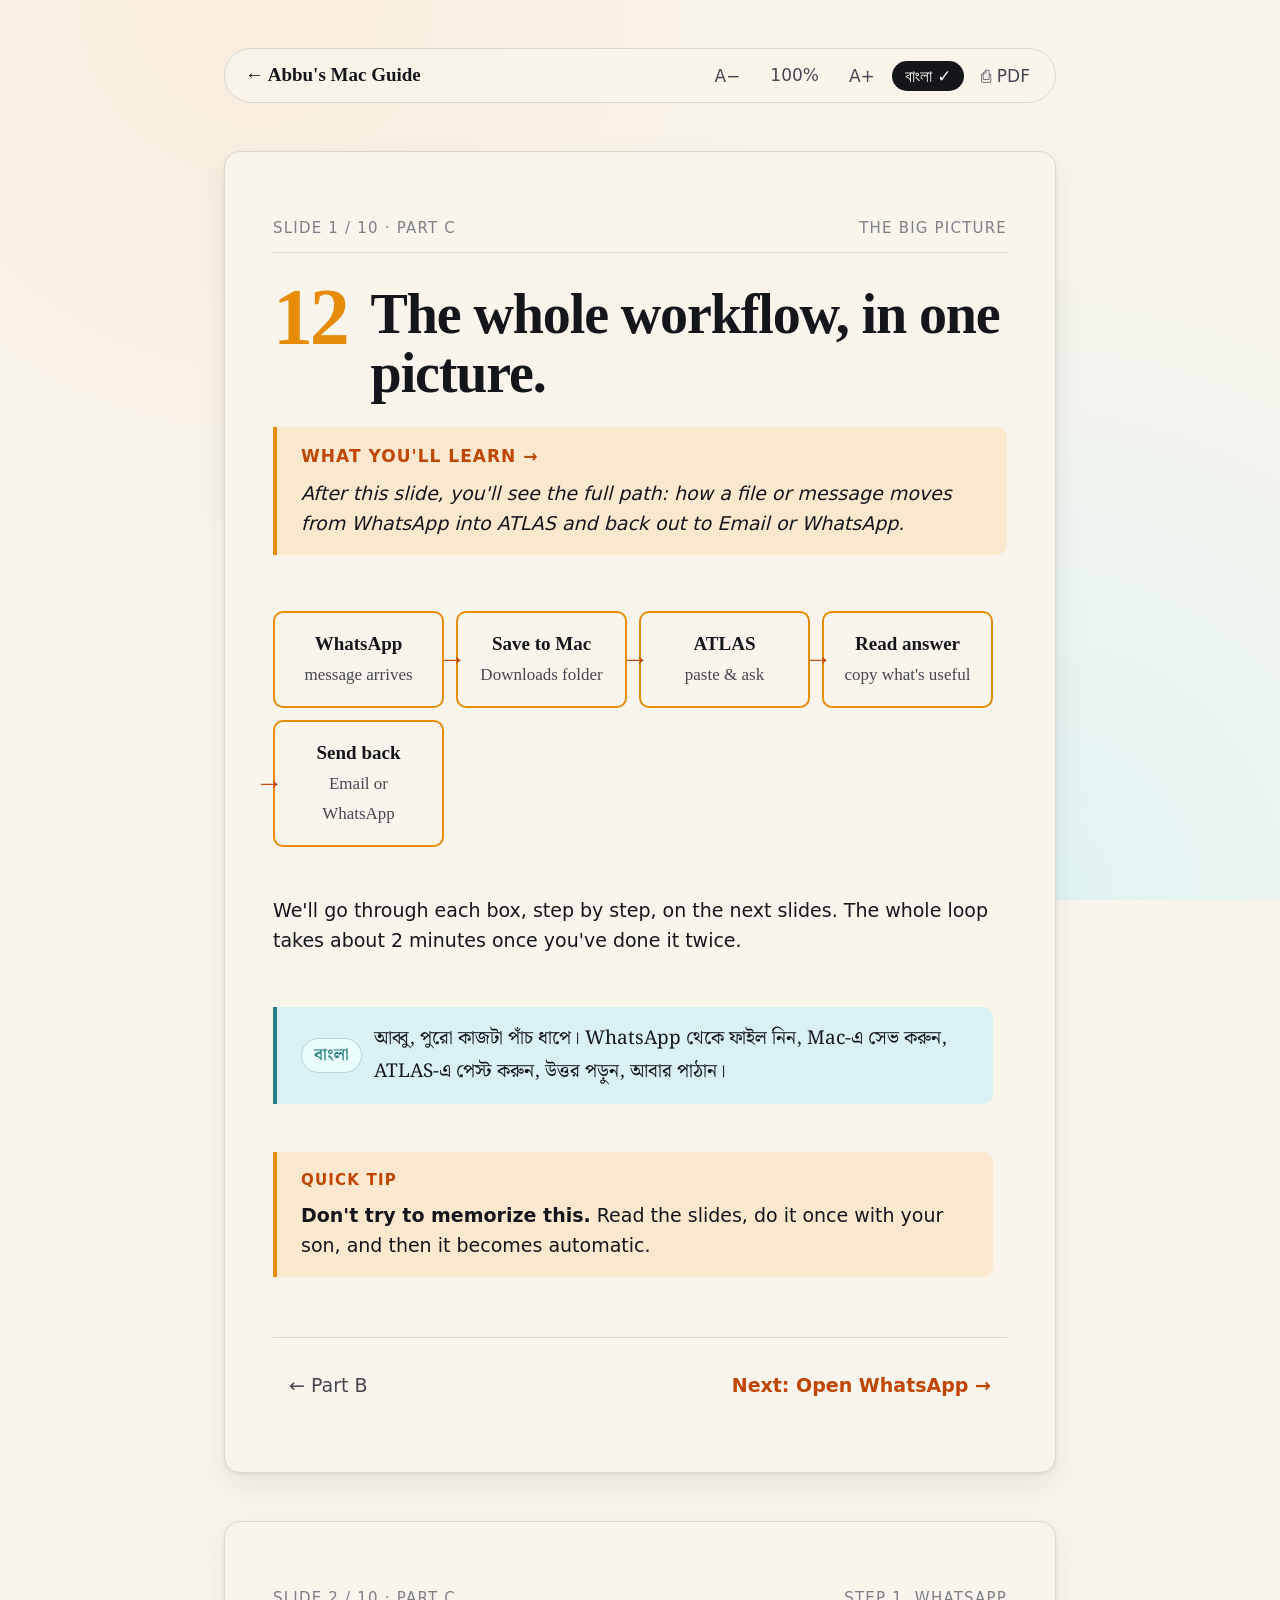
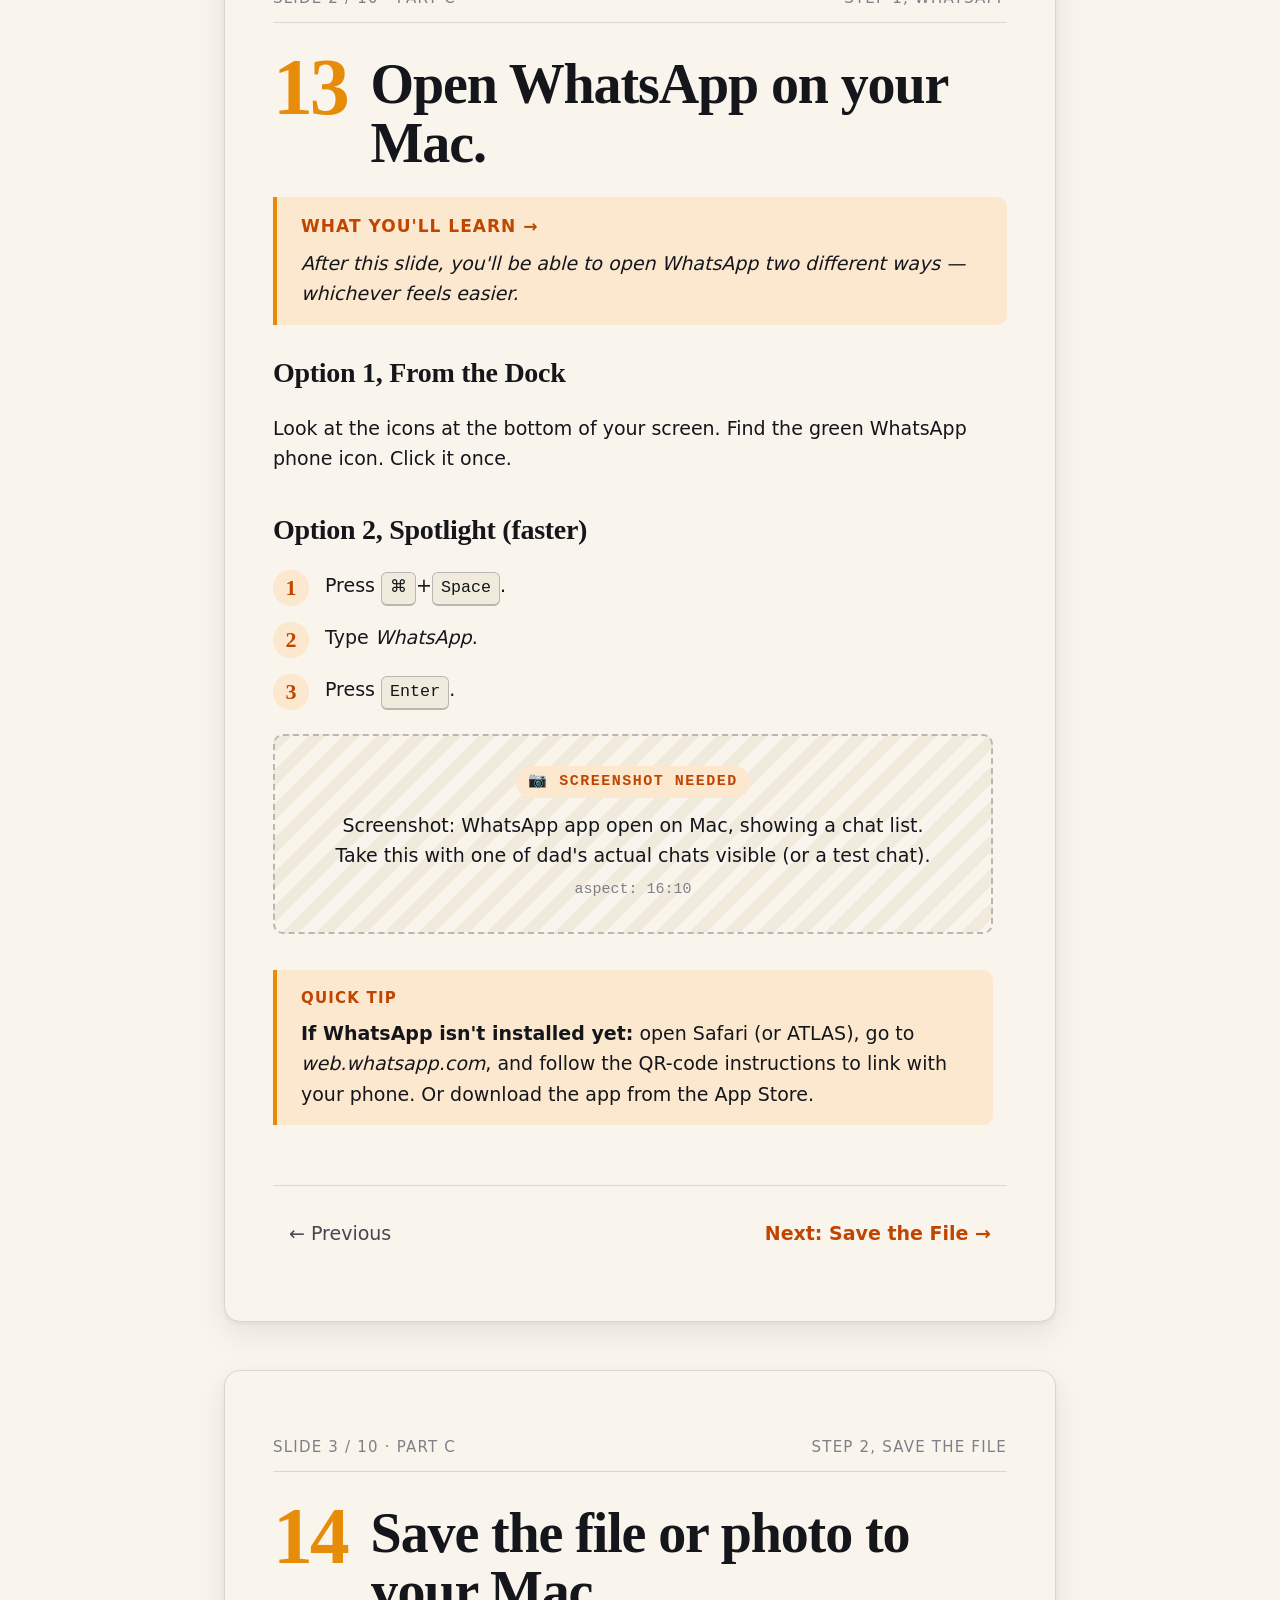
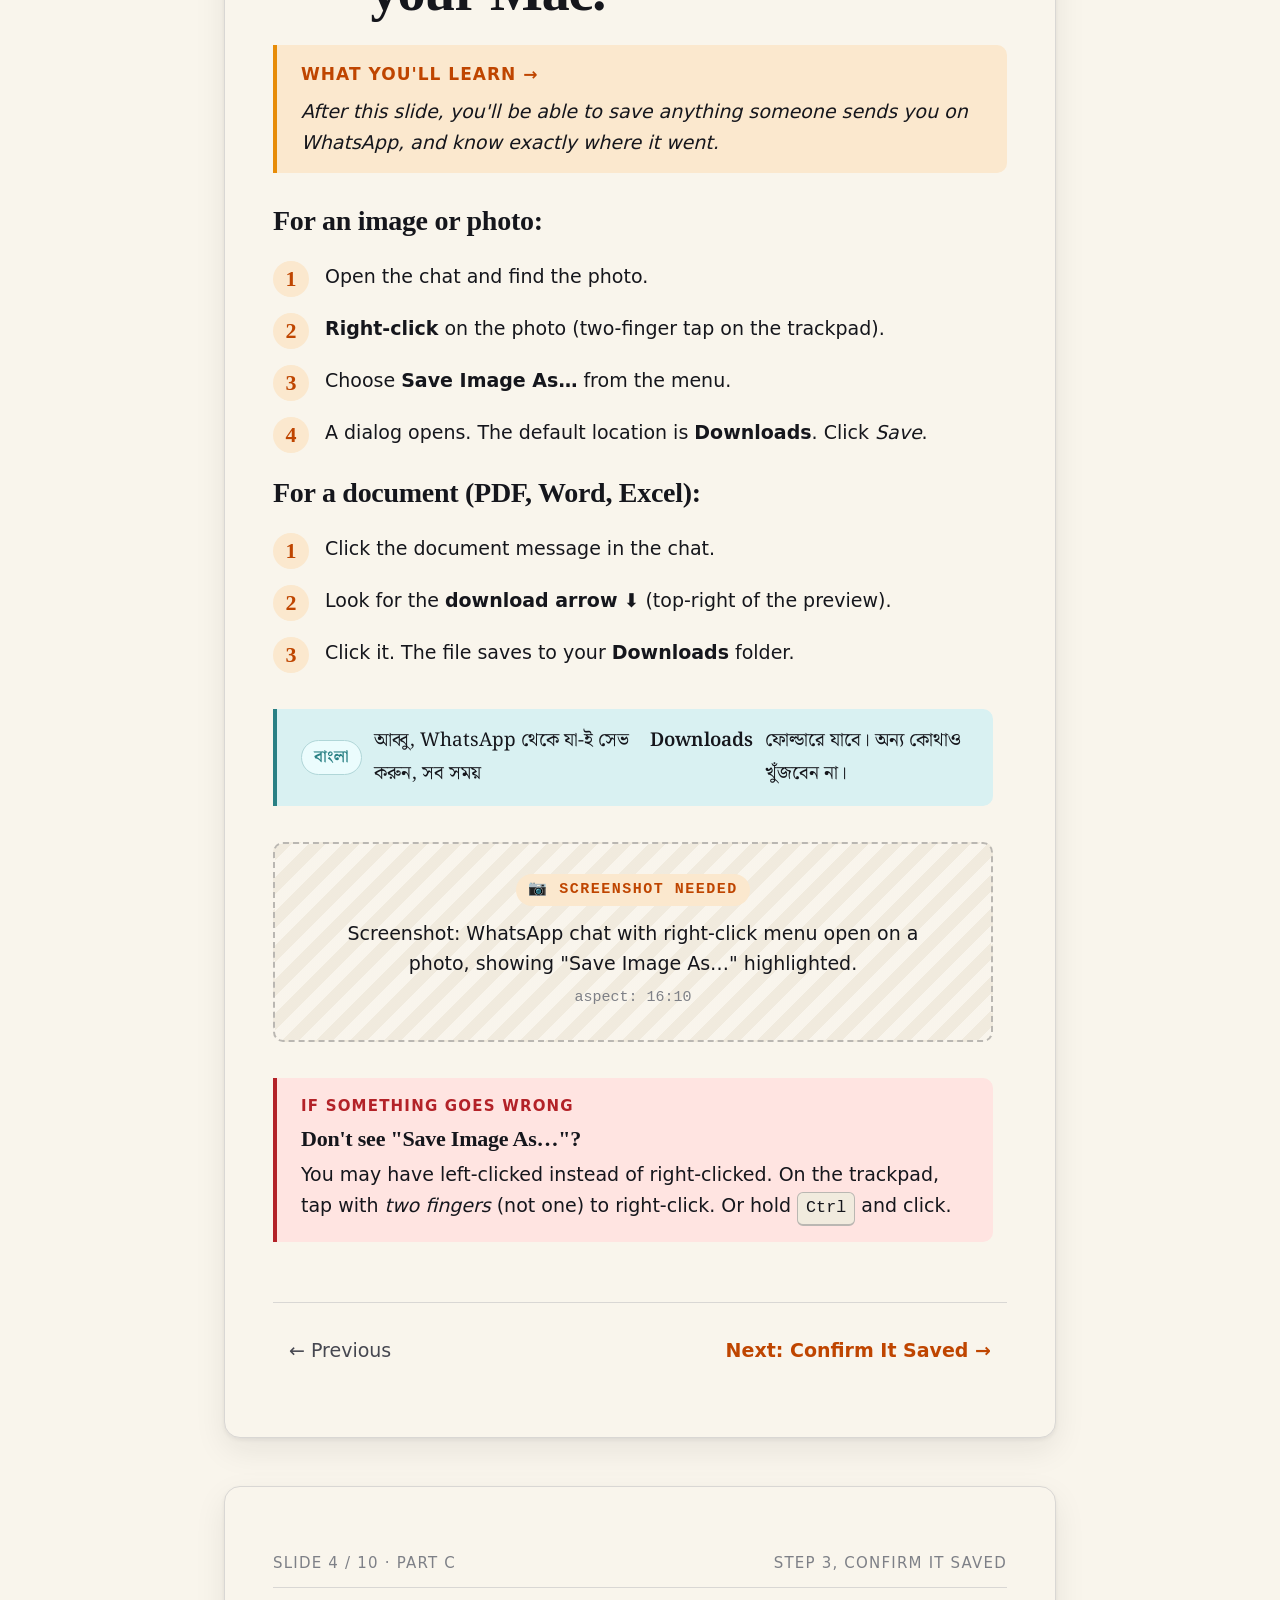
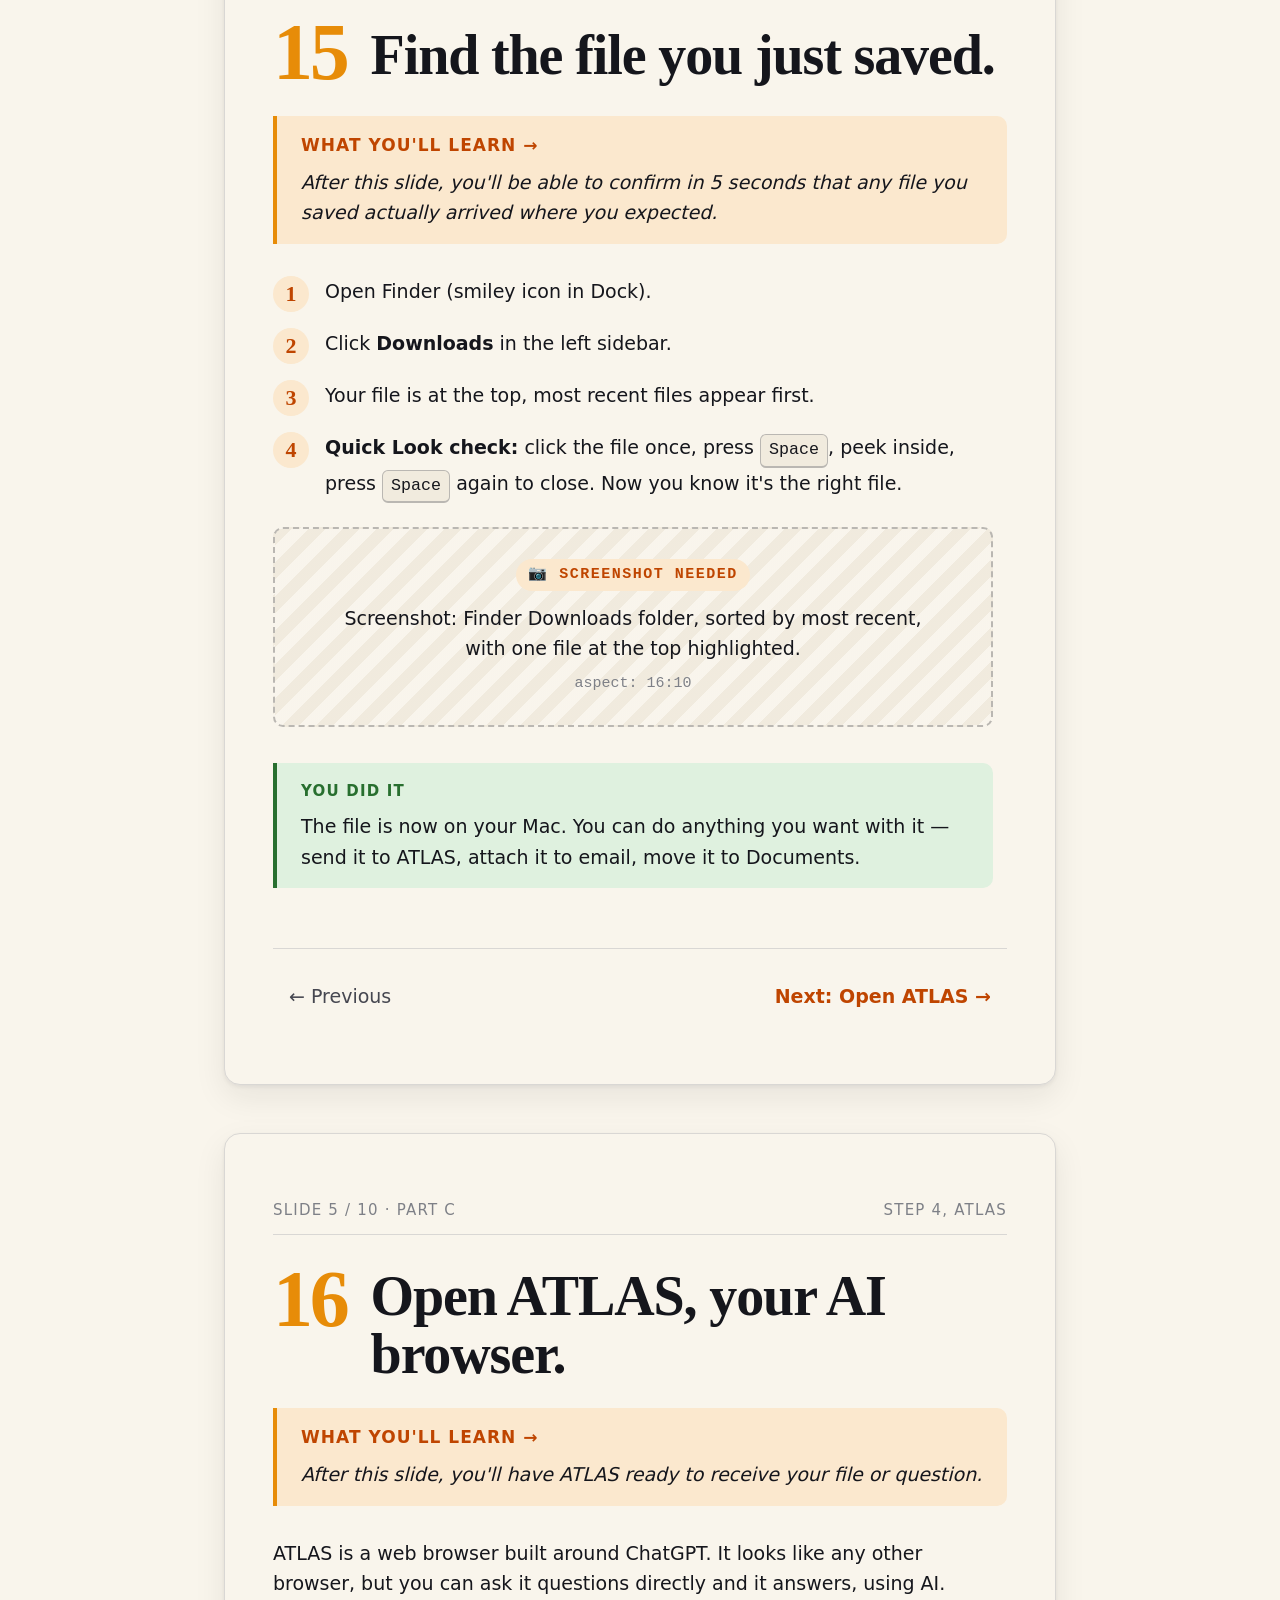
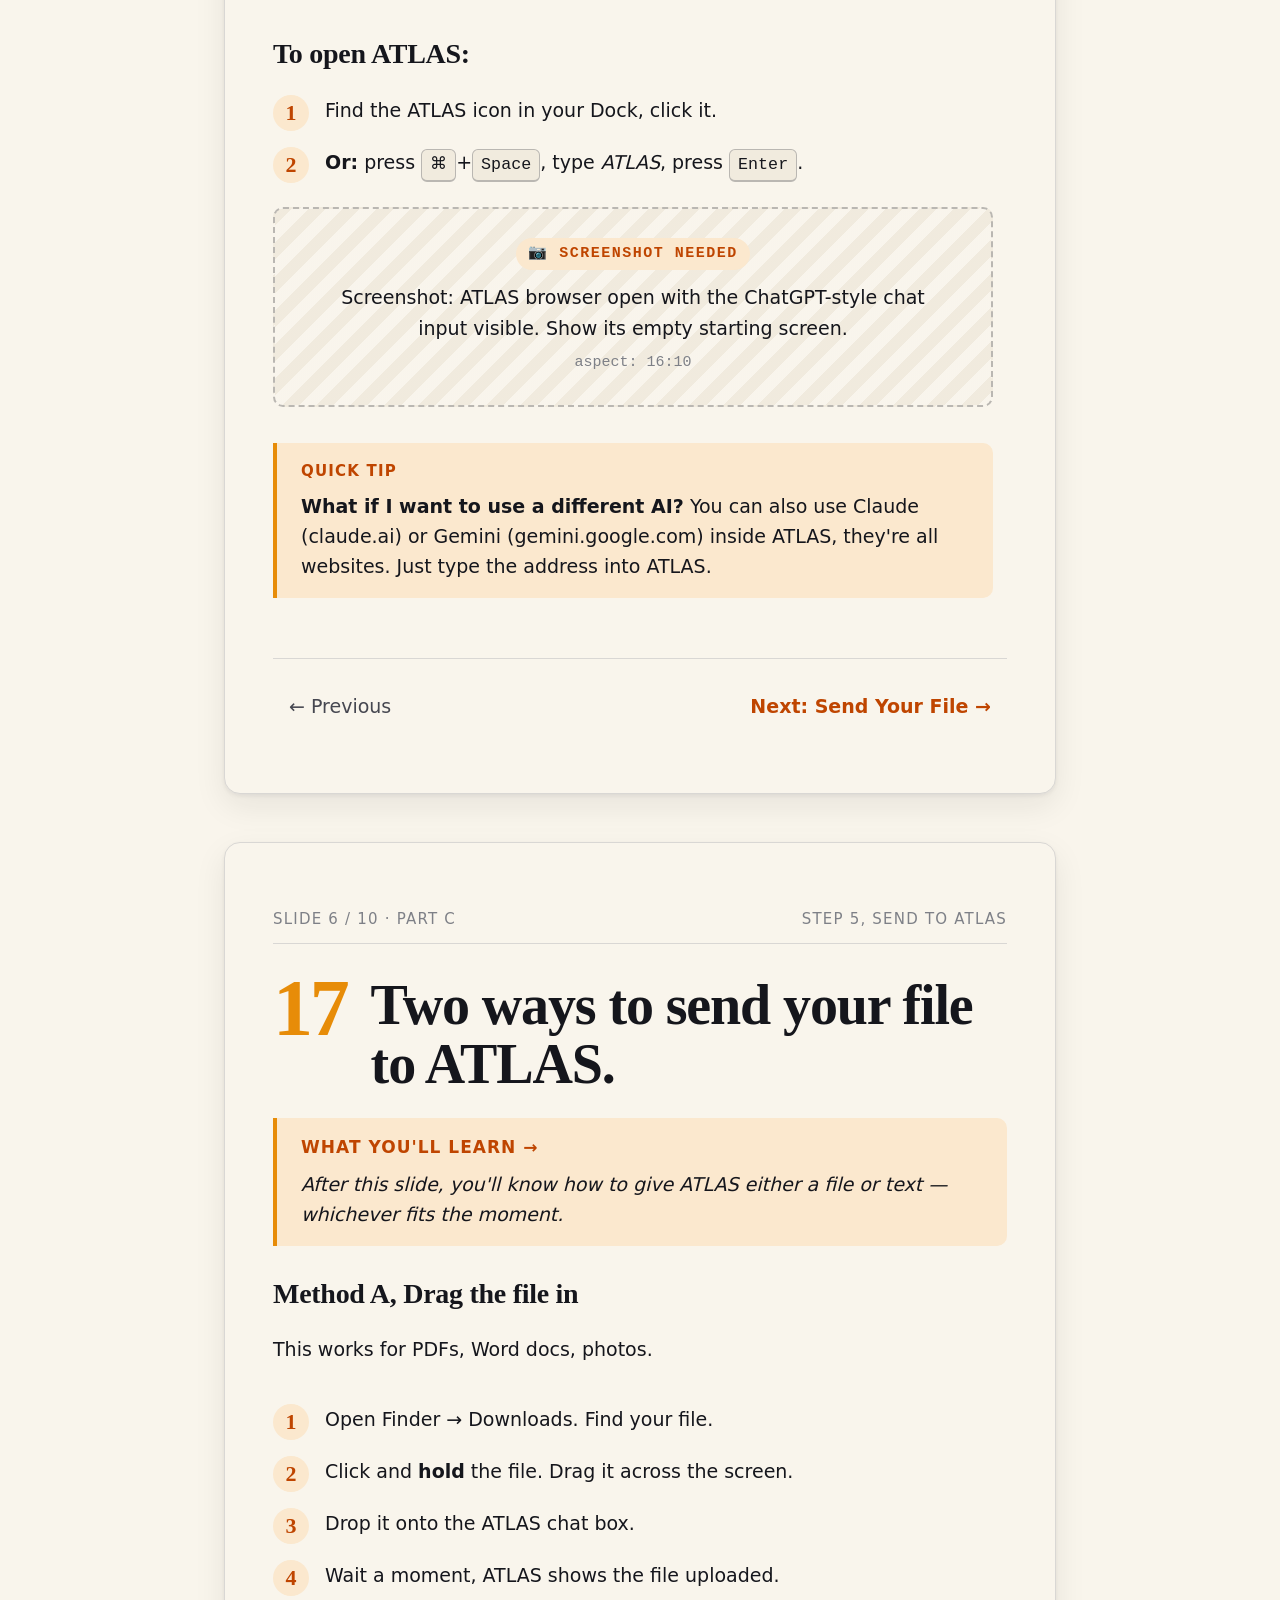
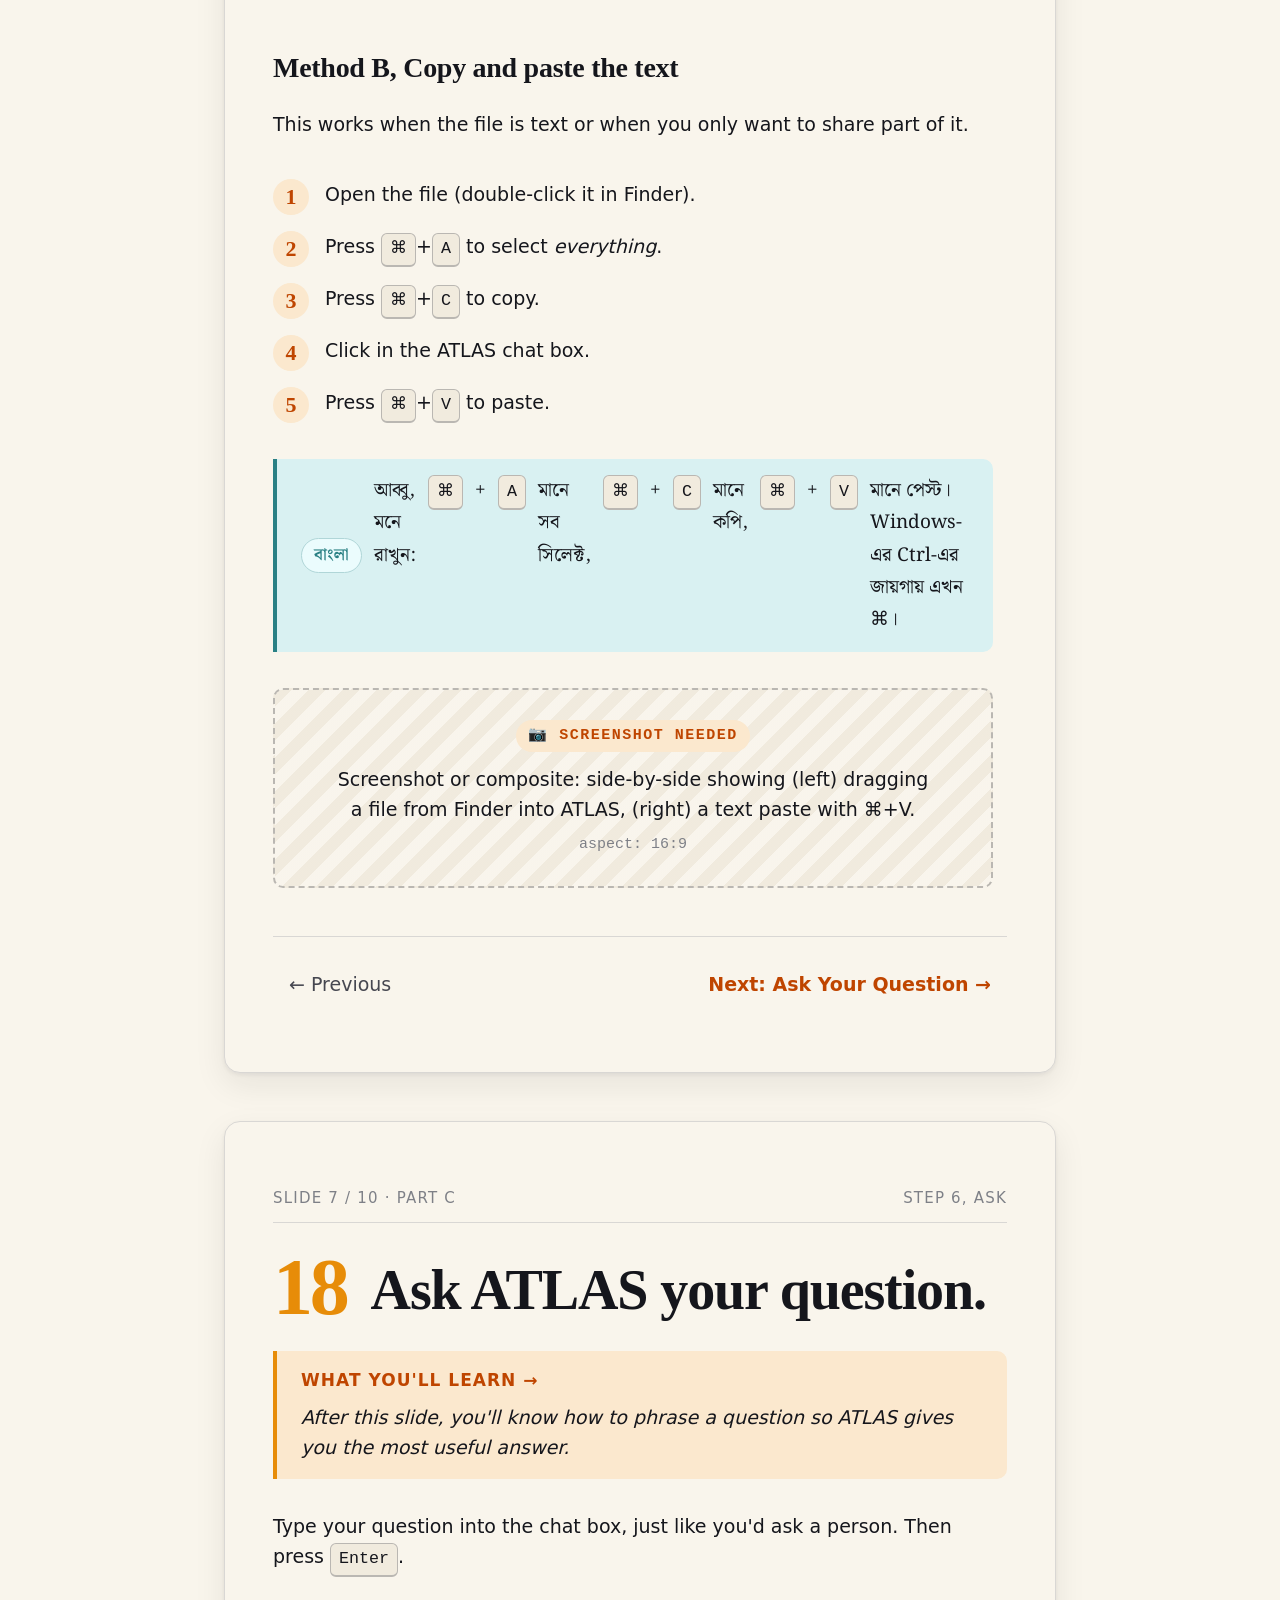
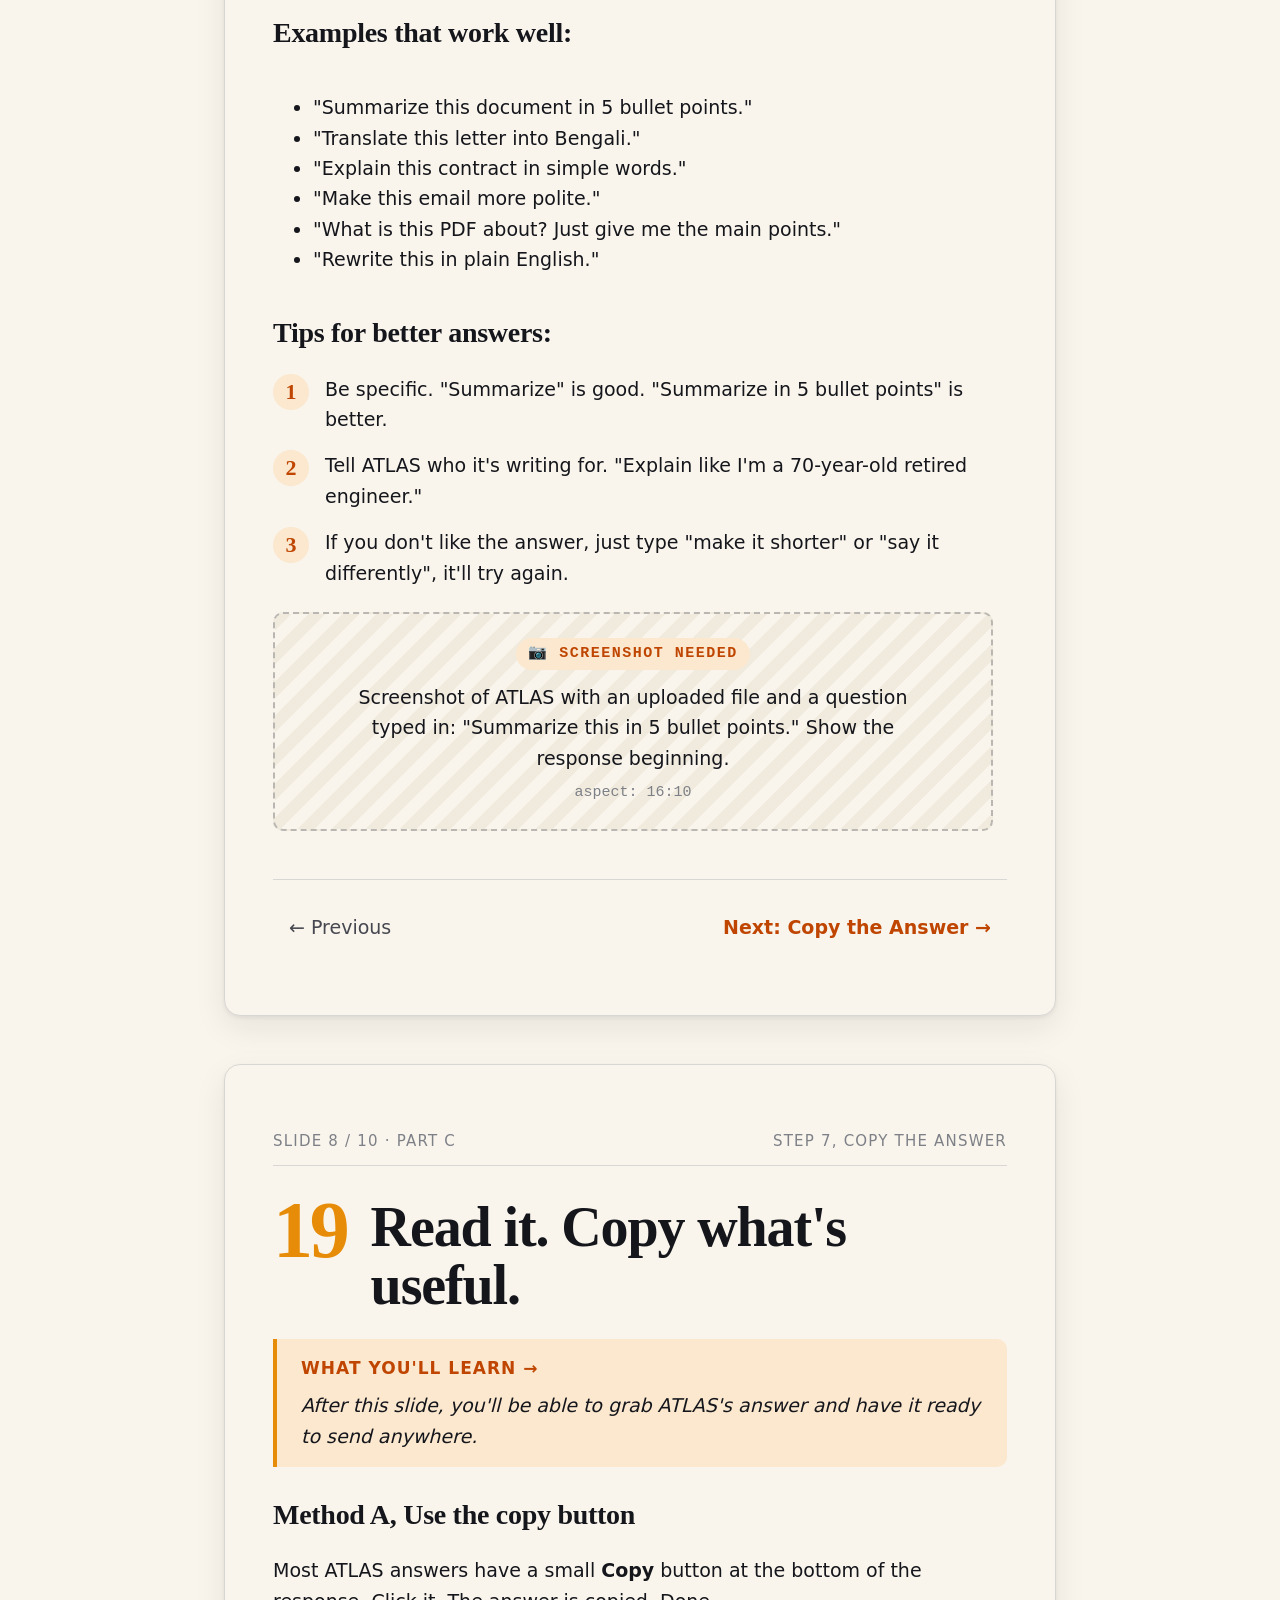
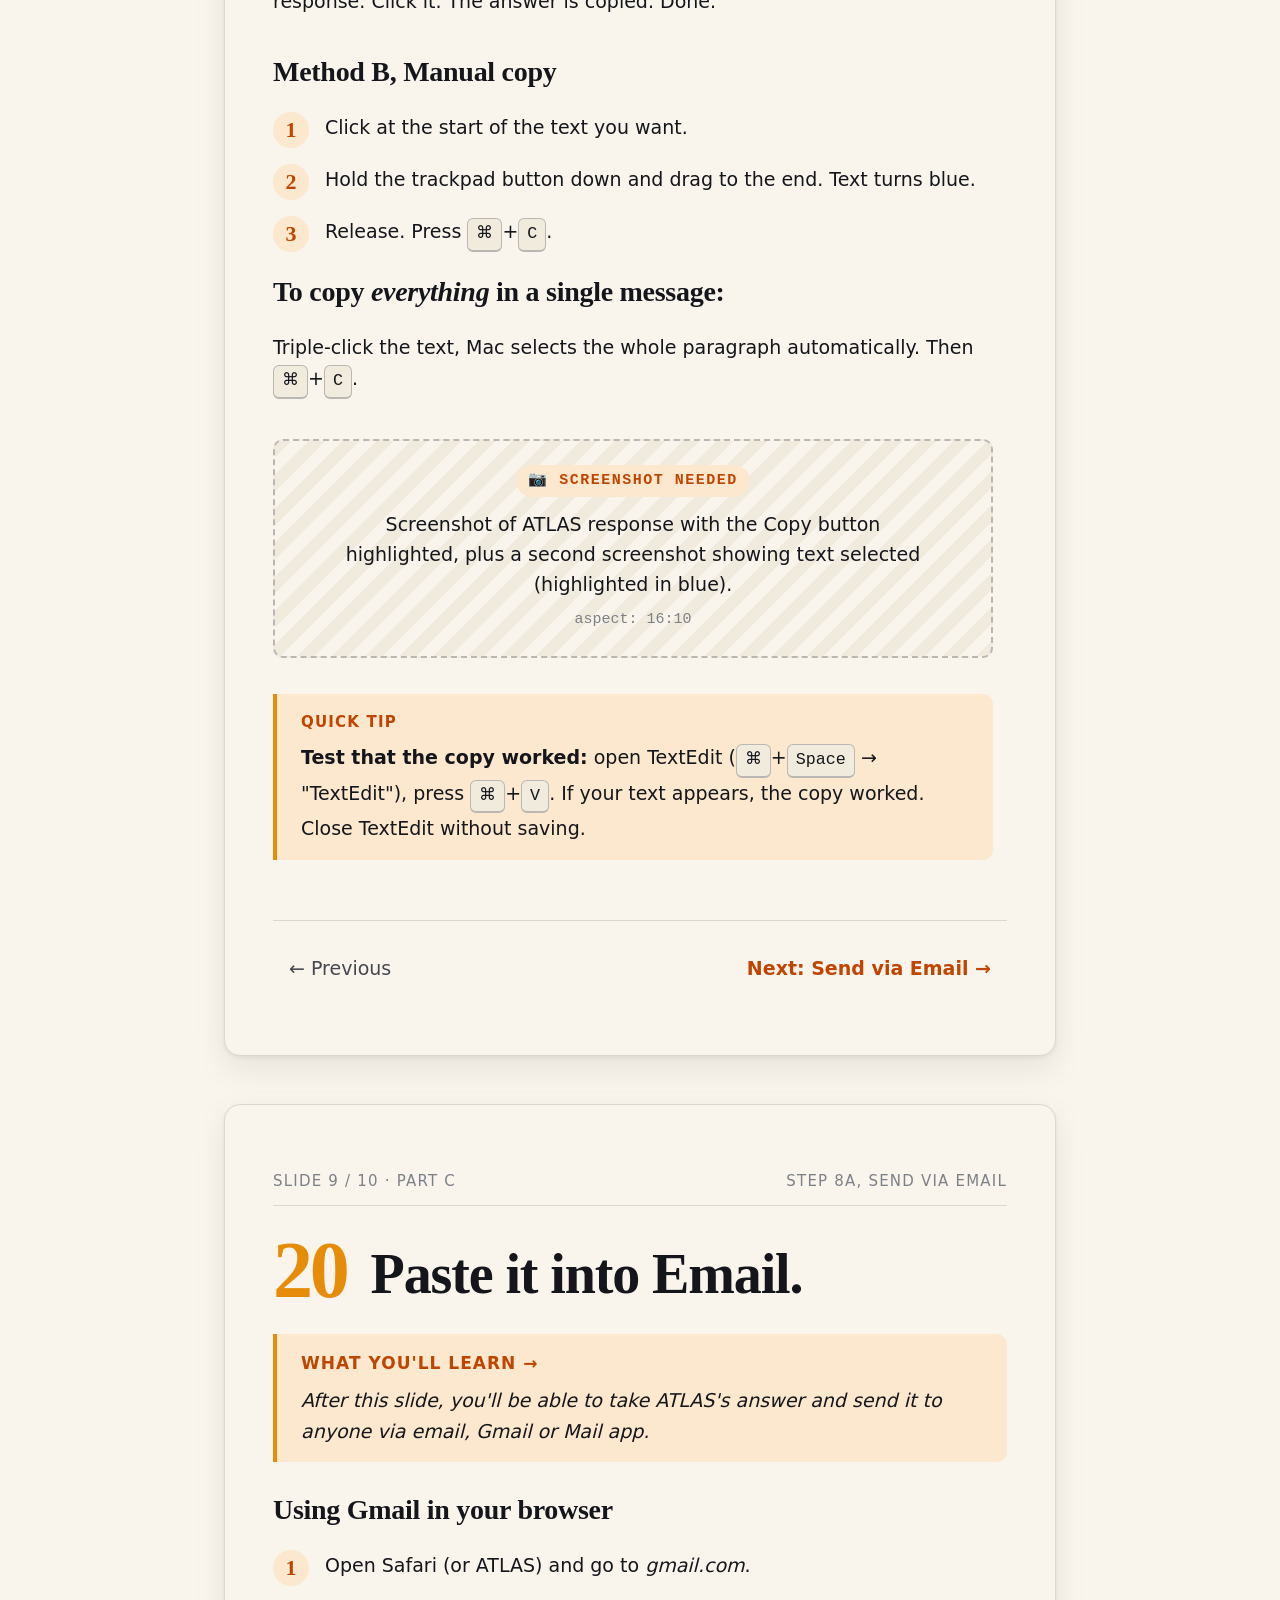
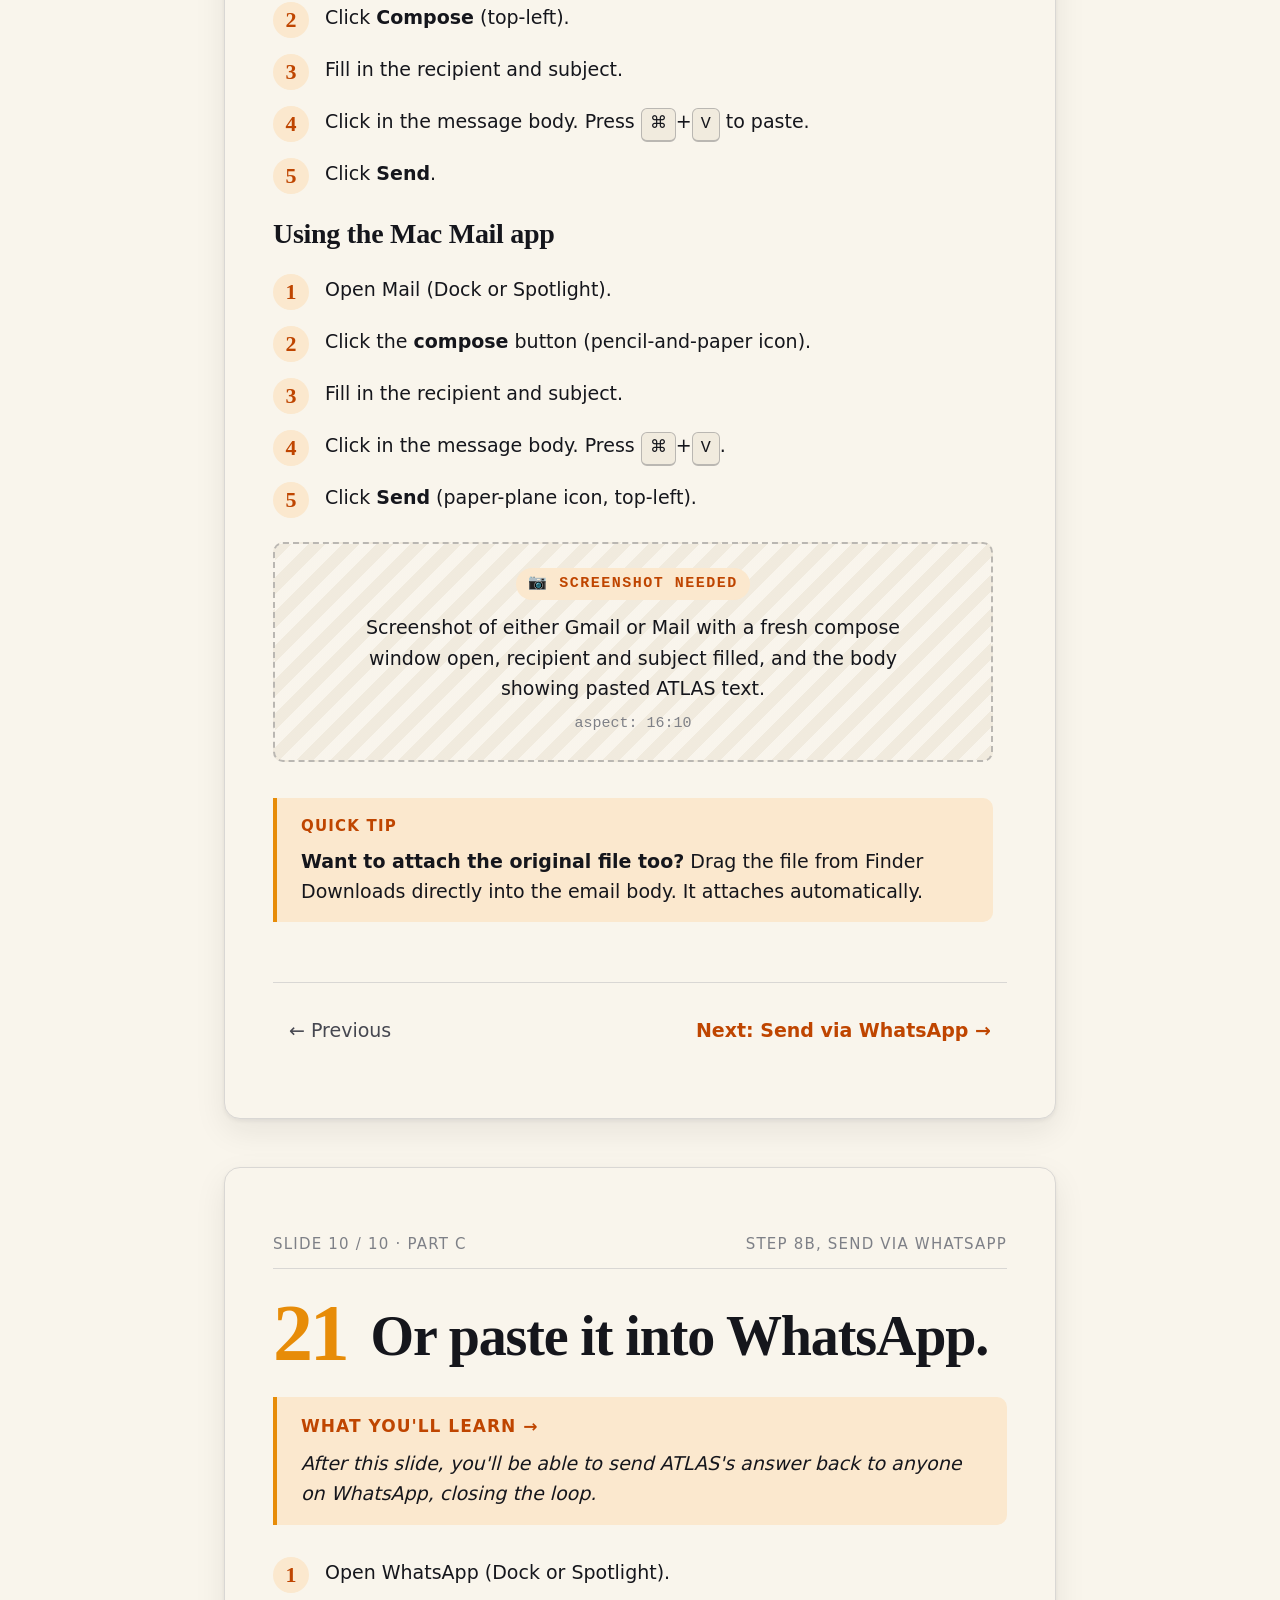
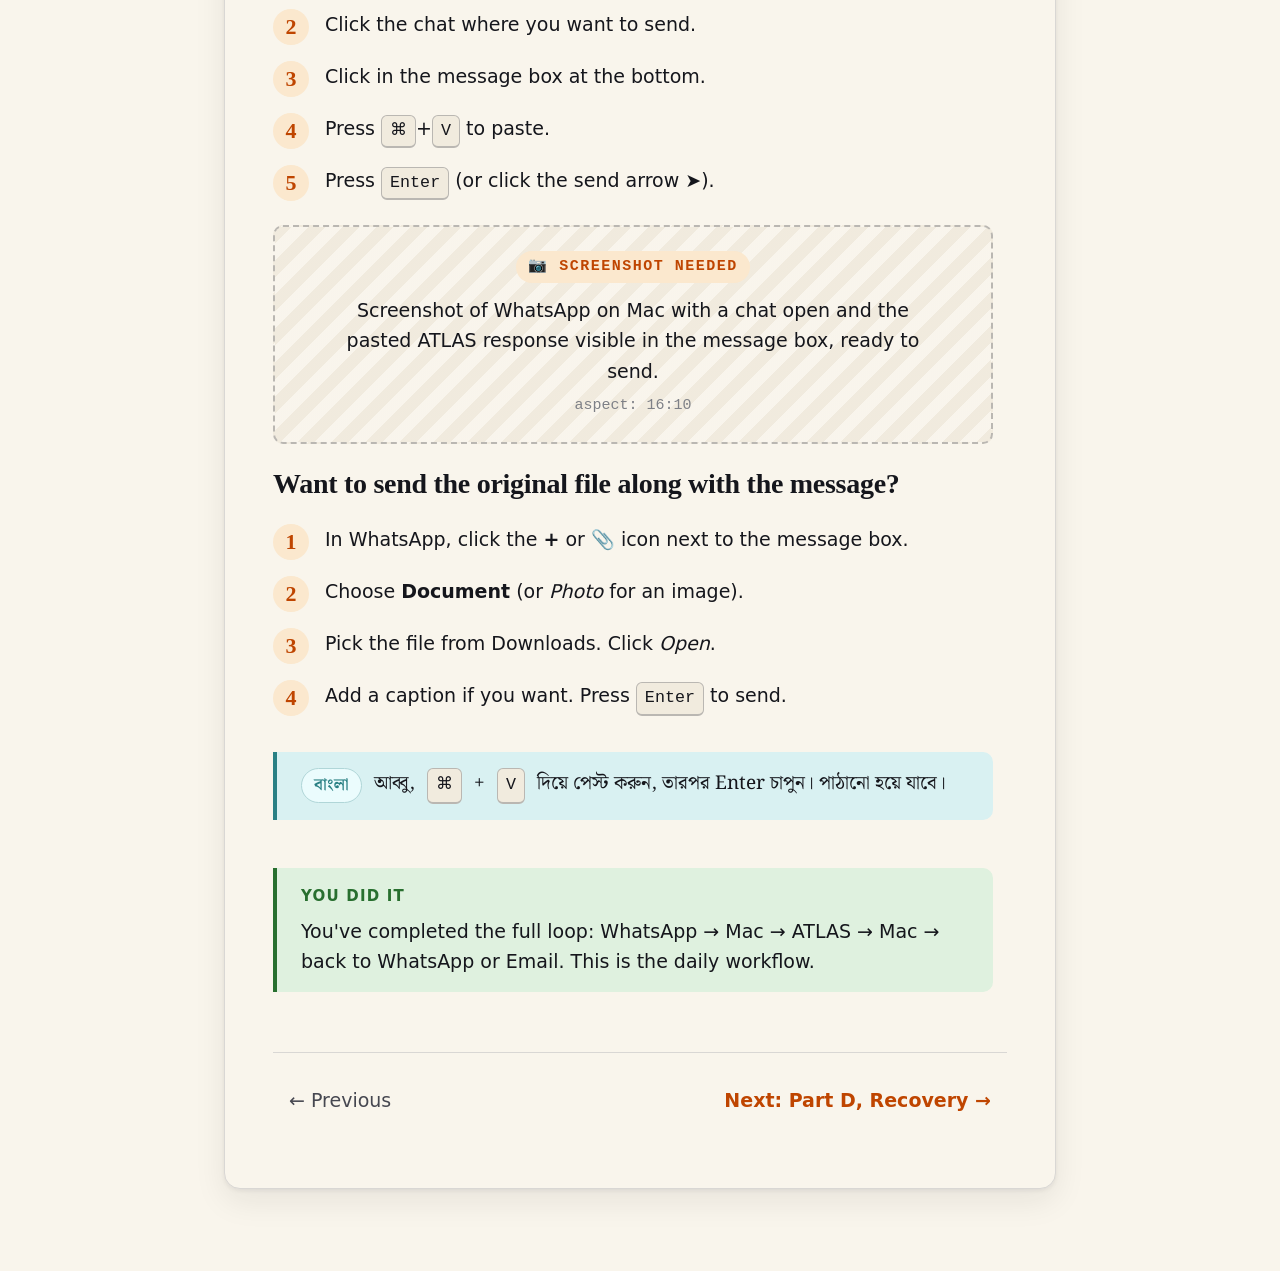
==== module-1/03-workflow.html @ 8e069838 "Farhanfeat(init): launch Abbu's Mac Guide v1 Zero-dependency HTML instruction manual for Windows-to-" ====
<!doctype html>
<html lang="en">
<head>
  <meta charset="utf-8">
  <meta name="viewport" content="width=device-width, initial-scale=1">
  <title>Module 1 · Part C, The Workflow: WhatsApp ↔ ATLAS ↔ Email</title>
  <link rel="stylesheet" href="../styles/tokens.css">
  <link rel="stylesheet" href="../styles/typography.css">
  <link rel="stylesheet" href="../styles/slides.css">
  <link rel="stylesheet" href="../styles/components.css">
  <link rel="stylesheet" href="../styles/print.css" media="print">
</head>
<body>
  <main class="page">
    <header class="toolbar">
      <a class="toolbar-brand" href="../index.html" data-role="home">← Abbu's Mac Guide</a>
      <div class="toolbar-controls">
        <button class="tool-btn" data-action="font-down">A−</button>
        <span class="tool-btn" data-role="font-label">100%</span>
        <button class="tool-btn" data-action="font-up">A+</button>
        <button class="tool-btn" data-action="toggle-bn" aria-pressed="true">বাংলা</button>
        <button class="tool-btn" data-action="print">⎙ PDF</button>
      </div>
    </header>

    <!-- Slide 1, The whole workflow, big picture -->
    <section class="slide">
      <div class="slide-header">
        <span class="slide-counter">1 / 10 · Part C</span>
        <span>The Big Picture</span>
      </div>

      <div class="slide-step">
        <span class="step-number">12</span>
        <h1 class="slide-title">The whole workflow, in one picture.</h1>
      </div>

      <p class="slide-outcome">
        After this slide, you'll see the full path: how a file or message moves
        from WhatsApp into ATLAS and back out to Email or WhatsApp.
      </p>

      <div class="slide-body">

        <div class="flow">
          <div class="flow-step">WhatsApp<br><span style="font-size: var(--text-sm); color: var(--ink-soft); font-weight: 400;">message arrives</span></div>
          <div class="flow-step">Save to Mac<br><span style="font-size: var(--text-sm); color: var(--ink-soft); font-weight: 400;">Downloads folder</span></div>
          <div class="flow-step">ATLAS<br><span style="font-size: var(--text-sm); color: var(--ink-soft); font-weight: 400;">paste &amp; ask</span></div>
          <div class="flow-step">Read answer<br><span style="font-size: var(--text-sm); color: var(--ink-soft); font-weight: 400;">copy what's useful</span></div>
          <div class="flow-step">Send back<br><span style="font-size: var(--text-sm); color: var(--ink-soft); font-weight: 400;">Email or WhatsApp</span></div>
        </div>

        <p>
          We'll go through each box, step by step, on the next slides.
          The whole loop takes about 2 minutes once you've done it twice.
        </p>

        <aside class="bn-pill" lang="bn">
          আব্বু, পুরো কাজটা পাঁচ ধাপে। WhatsApp থেকে ফাইল নিন, Mac-এ সেভ করুন, ATLAS-এ পেস্ট করুন, উত্তর পড়ুন, আবার পাঠান।
        </aside>

        <div class="tip">
          <strong>Don't try to memorize this.</strong> Read the slides, do it once
          with your son, and then it becomes automatic.
        </div>
      </div>

      <nav class="slide-nav">
        <a href="02-filesystem.html" rel="prev">← Part B</a>
        <a href="#slide-2" rel="next">Next: Open WhatsApp →</a>
      </nav>
    </section>

    <!-- Slide 2, Open WhatsApp -->
    <section class="slide" id="slide-2">
      <div class="slide-header">
        <span class="slide-counter">2 / 10 · Part C</span>
        <span>Step 1, WhatsApp</span>
      </div>

      <div class="slide-step">
        <span class="step-number">13</span>
        <h1 class="slide-title">Open WhatsApp on your Mac.</h1>
      </div>

      <p class="slide-outcome">
        After this slide, you'll be able to open WhatsApp two different ways —
        whichever feels easier.
      </p>

      <div class="slide-body">

        <h3>Option 1, From the Dock</h3>
        <p>
          Look at the icons at the bottom of your screen. Find the green WhatsApp
          phone icon. Click it once.
        </p>

        <h3>Option 2, Spotlight (faster)</h3>
        <ol class="steps">
          <li><div>Press <kbd>⌘</kbd>+<kbd>Space</kbd>.</div></li>
          <li><div>Type <em>WhatsApp</em>.</div></li>
          <li><div>Press <kbd>Enter</kbd>.</div></li>
        </ol>

        <figure class="placeholder" data-needed id="M1-S13-IMG1">
          <span class="placeholder-label">
            Screenshot: WhatsApp app open on Mac, showing a chat list. Take this with one of dad's actual chats visible (or a test chat).
          </span>
          <span class="placeholder-aspect">aspect: 16:10</span>
        </figure>

        <div class="tip">
          <strong>If WhatsApp isn't installed yet:</strong> open Safari (or ATLAS),
          go to <em>web.whatsapp.com</em>, and follow the QR-code instructions
          to link with your phone. Or download the app from the App Store.
        </div>
      </div>

      <nav class="slide-nav">
        <a href="#" rel="prev">← Previous</a>
        <a href="#slide-3" rel="next">Next: Save the File →</a>
      </nav>
    </section>

    <!-- Slide 3, Save file from WhatsApp (BENGALI critical) -->
    <section class="slide" id="slide-3">
      <div class="slide-header">
        <span class="slide-counter">3 / 10 · Part C</span>
        <span>Step 2, Save the File</span>
      </div>

      <div class="slide-step">
        <span class="step-number">14</span>
        <h1 class="slide-title">Save the file or photo to your Mac.</h1>
      </div>

      <p class="slide-outcome">
        After this slide, you'll be able to save anything someone sends you on
        WhatsApp, and know exactly where it went.
      </p>

      <div class="slide-body">

        <h3>For an image or photo:</h3>
        <ol class="steps">
          <li><div>Open the chat and find the photo.</div></li>
          <li><div><strong>Right-click</strong> on the photo (two-finger tap on the trackpad).</div></li>
          <li><div>Choose <strong>Save Image As…</strong> from the menu.</div></li>
          <li><div>A dialog opens. The default location is <strong>Downloads</strong>. Click <em>Save</em>.</div></li>
        </ol>

        <h3>For a document (PDF, Word, Excel):</h3>
        <ol class="steps">
          <li><div>Click the document message in the chat.</div></li>
          <li><div>Look for the <strong>download arrow</strong> ⬇ (top-right of the preview).</div></li>
          <li><div>Click it. The file saves to your <strong>Downloads</strong> folder.</div></li>
        </ol>

        <aside class="bn-pill" lang="bn">
          আব্বু, WhatsApp থেকে যা-ই সেভ করুন, সব সময় <strong>Downloads</strong> ফোল্ডারে যাবে। অন্য কোথাও খুঁজবেন না।
        </aside>

        <figure class="placeholder" data-needed id="M1-S14-IMG1">
          <span class="placeholder-label">
            Screenshot: WhatsApp chat with right-click menu open on a photo, showing "Save Image As…" highlighted.
          </span>
          <span class="placeholder-aspect">aspect: 16:10</span>
        </figure>

        <div class="recovery">
          <h4>Don't see "Save Image As…"?</h4>
          <p>You may have left-clicked instead of right-clicked. On the trackpad,
            tap with <em>two fingers</em> (not one) to right-click. Or hold
            <kbd>Ctrl</kbd> and click.</p>
        </div>
      </div>

      <nav class="slide-nav">
        <a href="#slide-2" rel="prev">← Previous</a>
        <a href="#slide-4" rel="next">Next: Confirm It Saved →</a>
      </nav>
    </section>

    <!-- Slide 4, Find the file in Downloads -->
    <section class="slide" id="slide-4">
      <div class="slide-header">
        <span class="slide-counter">4 / 10 · Part C</span>
        <span>Step 3, Confirm It Saved</span>
      </div>

      <div class="slide-step">
        <span class="step-number">15</span>
        <h1 class="slide-title">Find the file you just saved.</h1>
      </div>

      <p class="slide-outcome">
        After this slide, you'll be able to confirm in 5 seconds that any file
        you saved actually arrived where you expected.
      </p>

      <div class="slide-body">

        <ol class="steps">
          <li><div>Open Finder (smiley icon in Dock).</div></li>
          <li><div>Click <strong>Downloads</strong> in the left sidebar.</div></li>
          <li><div>Your file is at the top, most recent files appear first.</div></li>
          <li>
            <div>
              <strong>Quick Look check:</strong> click the file once, press
              <kbd>Space</kbd>, peek inside, press <kbd>Space</kbd> again to close.
              Now you know it's the right file.
            </div>
          </li>
        </ol>

        <figure class="placeholder" data-needed id="M1-S15-IMG1">
          <span class="placeholder-label">
            Screenshot: Finder Downloads folder, sorted by most recent, with one file at the top highlighted.
          </span>
          <span class="placeholder-aspect">aspect: 16:10</span>
        </figure>

        <div class="success">
          The file is now on your Mac. You can do anything you want with it —
          send it to ATLAS, attach it to email, move it to Documents.
        </div>
      </div>

      <nav class="slide-nav">
        <a href="#slide-3" rel="prev">← Previous</a>
        <a href="#slide-5" rel="next">Next: Open ATLAS →</a>
      </nav>
    </section>

    <!-- Slide 5, Open ATLAS -->
    <section class="slide" id="slide-5">
      <div class="slide-header">
        <span class="slide-counter">5 / 10 · Part C</span>
        <span>Step 4, ATLAS</span>
      </div>

      <div class="slide-step">
        <span class="step-number">16</span>
        <h1 class="slide-title">Open ATLAS, your AI browser.</h1>
      </div>

      <p class="slide-outcome">
        After this slide, you'll have ATLAS ready to receive your file or question.
      </p>

      <div class="slide-body">

        <p>
          ATLAS is a web browser built around ChatGPT. It looks like any other browser,
          but you can ask it questions directly and it answers, using AI.
        </p>

        <h3>To open ATLAS:</h3>
        <ol class="steps">
          <li><div>Find the ATLAS icon in your Dock, click it.</div></li>
          <li>
            <div>
              <strong>Or:</strong> press <kbd>⌘</kbd>+<kbd>Space</kbd>,
              type <em>ATLAS</em>, press <kbd>Enter</kbd>.
            </div>
          </li>
        </ol>

        <figure class="placeholder" data-needed id="M1-S16-IMG1">
          <span class="placeholder-label">
            Screenshot: ATLAS browser open with the ChatGPT-style chat input visible. Show its empty starting screen.
          </span>
          <span class="placeholder-aspect">aspect: 16:10</span>
        </figure>

        <div class="tip">
          <strong>What if I want to use a different AI?</strong>
          You can also use Claude (claude.ai) or Gemini (gemini.google.com)
          inside ATLAS, they're all websites. Just type the address into ATLAS.
        </div>
      </div>

      <nav class="slide-nav">
        <a href="#slide-4" rel="prev">← Previous</a>
        <a href="#slide-6" rel="next">Next: Send Your File →</a>
      </nav>
    </section>

    <!-- Slide 6, Two ways to send to ATLAS -->
    <section class="slide" id="slide-6">
      <div class="slide-header">
        <span class="slide-counter">6 / 10 · Part C</span>
        <span>Step 5, Send to ATLAS</span>
      </div>

      <div class="slide-step">
        <span class="step-number">17</span>
        <h1 class="slide-title">Two ways to send your file to ATLAS.</h1>
      </div>

      <p class="slide-outcome">
        After this slide, you'll know how to give ATLAS either a file or text —
        whichever fits the moment.
      </p>

      <div class="slide-body">

        <h3>Method A, Drag the file in</h3>
        <p>This works for PDFs, Word docs, photos.</p>
        <ol class="steps">
          <li><div>Open Finder → Downloads. Find your file.</div></li>
          <li><div>Click and <strong>hold</strong> the file. Drag it across the screen.</div></li>
          <li><div>Drop it onto the ATLAS chat box.</div></li>
          <li><div>Wait a moment, ATLAS shows the file uploaded.</div></li>
        </ol>

        <h3 style="margin-top: var(--space-6);">Method B, Copy and paste the text</h3>
        <p>This works when the file is text or when you only want to share part of it.</p>
        <ol class="steps">
          <li><div>Open the file (double-click it in Finder).</div></li>
          <li><div>Press <kbd>⌘</kbd>+<kbd>A</kbd> to select <em>everything</em>.</div></li>
          <li><div>Press <kbd>⌘</kbd>+<kbd>C</kbd> to copy.</div></li>
          <li><div>Click in the ATLAS chat box.</div></li>
          <li><div>Press <kbd>⌘</kbd>+<kbd>V</kbd> to paste.</div></li>
        </ol>

        <aside class="bn-pill" lang="bn">
          আব্বু, মনে রাখুন: <kbd>⌘</kbd>+<kbd>A</kbd> মানে সব সিলেক্ট, <kbd>⌘</kbd>+<kbd>C</kbd> মানে কপি, <kbd>⌘</kbd>+<kbd>V</kbd> মানে পেস্ট। Windows-এর Ctrl-এর জায়গায় এখন ⌘।
        </aside>

        <figure class="placeholder" data-needed id="M1-S17-IMG1">
          <span class="placeholder-label">
            Screenshot or composite: side-by-side showing (left) dragging a file from Finder into ATLAS, (right) a text paste with ⌘+V.
          </span>
          <span class="placeholder-aspect">aspect: 16:9</span>
        </figure>
      </div>

      <nav class="slide-nav">
        <a href="#slide-5" rel="prev">← Previous</a>
        <a href="#slide-7" rel="next">Next: Ask Your Question →</a>
      </nav>
    </section>

    <!-- Slide 7, Ask the question -->
    <section class="slide" id="slide-7">
      <div class="slide-header">
        <span class="slide-counter">7 / 10 · Part C</span>
        <span>Step 6, Ask</span>
      </div>

      <div class="slide-step">
        <span class="step-number">18</span>
        <h1 class="slide-title">Ask ATLAS your question.</h1>
      </div>

      <p class="slide-outcome">
        After this slide, you'll know how to phrase a question so ATLAS gives
        you the most useful answer.
      </p>

      <div class="slide-body">

        <p>
          Type your question into the chat box, just like you'd ask a person.
          Then press <kbd>Enter</kbd>.
        </p>

        <h3>Examples that work well:</h3>

        <ul>
          <li>"Summarize this document in 5 bullet points."</li>
          <li>"Translate this letter into Bengali."</li>
          <li>"Explain this contract in simple words."</li>
          <li>"Make this email more polite."</li>
          <li>"What is this PDF about? Just give me the main points."</li>
          <li>"Rewrite this in plain English."</li>
        </ul>

        <h3>Tips for better answers:</h3>
        <ol class="steps">
          <li><div>Be specific. "Summarize" is good. "Summarize in 5 bullet points" is better.</div></li>
          <li><div>Tell ATLAS who it's writing for. "Explain like I'm a 70-year-old retired engineer."</div></li>
          <li><div>If you don't like the answer, just type "make it shorter" or "say it differently", it'll try again.</div></li>
        </ol>

        <figure class="placeholder" data-needed id="M1-S18-IMG1">
          <span class="placeholder-label">
            Screenshot of ATLAS with an uploaded file and a question typed in: "Summarize this in 5 bullet points." Show the response beginning.
          </span>
          <span class="placeholder-aspect">aspect: 16:10</span>
        </figure>
      </div>

      <nav class="slide-nav">
        <a href="#slide-6" rel="prev">← Previous</a>
        <a href="#slide-8" rel="next">Next: Copy the Answer →</a>
      </nav>
    </section>

    <!-- Slide 8, Read & copy the response -->
    <section class="slide" id="slide-8">
      <div class="slide-header">
        <span class="slide-counter">8 / 10 · Part C</span>
        <span>Step 7, Copy the Answer</span>
      </div>

      <div class="slide-step">
        <span class="step-number">19</span>
        <h1 class="slide-title">Read it. Copy what's useful.</h1>
      </div>

      <p class="slide-outcome">
        After this slide, you'll be able to grab ATLAS's answer and have it
        ready to send anywhere.
      </p>

      <div class="slide-body">

        <h3>Method A, Use the copy button</h3>
        <p>
          Most ATLAS answers have a small <strong>Copy</strong> button at the
          bottom of the response. Click it. The answer is copied. Done.
        </p>

        <h3>Method B, Manual copy</h3>
        <ol class="steps">
          <li><div>Click at the start of the text you want.</div></li>
          <li><div>Hold the trackpad button down and drag to the end. Text turns blue.</div></li>
          <li><div>Release. Press <kbd>⌘</kbd>+<kbd>C</kbd>.</div></li>
        </ol>

        <h3>To copy <em>everything</em> in a single message:</h3>
        <p>Triple-click the text, Mac selects the whole paragraph automatically.
          Then <kbd>⌘</kbd>+<kbd>C</kbd>.</p>

        <figure class="placeholder" data-needed id="M1-S19-IMG1">
          <span class="placeholder-label">
            Screenshot of ATLAS response with the Copy button highlighted, plus a second screenshot showing text selected (highlighted in blue).
          </span>
          <span class="placeholder-aspect">aspect: 16:10</span>
        </figure>

        <div class="tip">
          <strong>Test that the copy worked:</strong> open TextEdit
          (<kbd>⌘</kbd>+<kbd>Space</kbd> → "TextEdit"), press <kbd>⌘</kbd>+<kbd>V</kbd>.
          If your text appears, the copy worked. Close TextEdit without saving.
        </div>
      </div>

      <nav class="slide-nav">
        <a href="#slide-7" rel="prev">← Previous</a>
        <a href="#slide-9" rel="next">Next: Send via Email →</a>
      </nav>
    </section>

    <!-- Slide 9, Send via Email -->
    <section class="slide" id="slide-9">
      <div class="slide-header">
        <span class="slide-counter">9 / 10 · Part C</span>
        <span>Step 8a, Send via Email</span>
      </div>

      <div class="slide-step">
        <span class="step-number">20</span>
        <h1 class="slide-title">Paste it into Email.</h1>
      </div>

      <p class="slide-outcome">
        After this slide, you'll be able to take ATLAS's answer and send it
        to anyone via email, Gmail or Mail app.
      </p>

      <div class="slide-body">

        <h3>Using Gmail in your browser</h3>
        <ol class="steps">
          <li><div>Open Safari (or ATLAS) and go to <em>gmail.com</em>.</div></li>
          <li><div>Click <strong>Compose</strong> (top-left).</div></li>
          <li><div>Fill in the recipient and subject.</div></li>
          <li><div>Click in the message body. Press <kbd>⌘</kbd>+<kbd>V</kbd> to paste.</div></li>
          <li><div>Click <strong>Send</strong>.</div></li>
        </ol>

        <h3>Using the Mac Mail app</h3>
        <ol class="steps">
          <li><div>Open Mail (Dock or Spotlight).</div></li>
          <li><div>Click the <strong>compose</strong> button (pencil-and-paper icon).</div></li>
          <li><div>Fill in the recipient and subject.</div></li>
          <li><div>Click in the message body. Press <kbd>⌘</kbd>+<kbd>V</kbd>.</div></li>
          <li><div>Click <strong>Send</strong> (paper-plane icon, top-left).</div></li>
        </ol>

        <figure class="placeholder" data-needed id="M1-S20-IMG1">
          <span class="placeholder-label">
            Screenshot of either Gmail or Mail with a fresh compose window open, recipient and subject filled, and the body showing pasted ATLAS text.
          </span>
          <span class="placeholder-aspect">aspect: 16:10</span>
        </figure>

        <div class="tip">
          <strong>Want to attach the original file too?</strong> Drag the file
          from Finder Downloads directly into the email body. It attaches automatically.
        </div>
      </div>

      <nav class="slide-nav">
        <a href="#slide-8" rel="prev">← Previous</a>
        <a href="#slide-10" rel="next">Next: Send via WhatsApp →</a>
      </nav>
    </section>

    <!-- Slide 10, Send via WhatsApp -->
    <section class="slide" id="slide-10">
      <div class="slide-header">
        <span class="slide-counter">10 / 10 · Part C</span>
        <span>Step 8b, Send via WhatsApp</span>
      </div>

      <div class="slide-step">
        <span class="step-number">21</span>
        <h1 class="slide-title">Or paste it into WhatsApp.</h1>
      </div>

      <p class="slide-outcome">
        After this slide, you'll be able to send ATLAS's answer back to anyone
        on WhatsApp, closing the loop.
      </p>

      <div class="slide-body">

        <ol class="steps">
          <li><div>Open WhatsApp (Dock or Spotlight).</div></li>
          <li><div>Click the chat where you want to send.</div></li>
          <li><div>Click in the message box at the bottom.</div></li>
          <li><div>Press <kbd>⌘</kbd>+<kbd>V</kbd> to paste.</div></li>
          <li><div>Press <kbd>Enter</kbd> (or click the send arrow ➤).</div></li>
        </ol>

        <figure class="placeholder" data-needed id="M1-S21-IMG1">
          <span class="placeholder-label">
            Screenshot of WhatsApp on Mac with a chat open and the pasted ATLAS response visible in the message box, ready to send.
          </span>
          <span class="placeholder-aspect">aspect: 16:10</span>
        </figure>

        <h3>Want to send the original file along with the message?</h3>
        <ol class="steps">
          <li><div>In WhatsApp, click the <strong>+</strong> or <strong>📎</strong> icon next to the message box.</div></li>
          <li><div>Choose <strong>Document</strong> (or <em>Photo</em> for an image).</div></li>
          <li><div>Pick the file from Downloads. Click <em>Open</em>.</div></li>
          <li><div>Add a caption if you want. Press <kbd>Enter</kbd> to send.</div></li>
        </ol>

        <aside class="bn-pill" lang="bn">
          আব্বু, <kbd>⌘</kbd>+<kbd>V</kbd> দিয়ে পেস্ট করুন, তারপর Enter চাপুন। পাঠানো হয়ে যাবে।
        </aside>

        <div class="success">
          You've completed the full loop: WhatsApp → Mac → ATLAS → Mac →
          back to WhatsApp or Email. This is the daily workflow.
        </div>
      </div>

      <nav class="slide-nav">
        <a href="#slide-9" rel="prev">← Previous</a>
        <a href="04-recovery.html" rel="next">Next: Part D, Recovery →</a>
      </nav>
    </section>

  </main>

  <script src="../scripts/ui.js"></script>
  <script src="../scripts/nav.js"></script>
</body>
</html>
---- styles/tokens.css ----
/* Design tokens — single source of truth.
   Change values here; everything else inherits. */

:root {
  /* ---------- Color ---------- */
  --paper:        oklch(97% 0.012 85);
  --paper-deep:   oklch(94% 0.018 85);
  --ink:          oklch(20% 0.012 280);
  --ink-soft:     oklch(40% 0.015 280);
  --ink-faint:    oklch(60% 0.012 280);

  --saffron:      oklch(72% 0.16 65);
  --saffron-deep: oklch(55% 0.18 50);
  --saffron-tint: oklch(94% 0.04 75);

  --teal-bn:      oklch(55% 0.08 200);
  --teal-bn-tint: oklch(94% 0.025 200);

  --red-stop:     oklch(50% 0.18 25);
  --red-tint:     oklch(94% 0.03 25);

  --green-go:     oklch(48% 0.12 145);
  --green-tint:   oklch(94% 0.03 145);

  --rule:         oklch(88% 0.005 85);
  --rule-strong:  oklch(78% 0.008 85);

  /* ---------- Type scale (large by design) ---------- */
  --font-scale: 1;  /* user-controlled via A− / A+ */

  --text-xs:   calc(15px * var(--font-scale));
  --text-sm:   calc(17px * var(--font-scale));
  --text-base: calc(19px * var(--font-scale));
  --text-lg:   calc(22px * var(--font-scale));
  --text-xl:   calc(28px * var(--font-scale));
  --text-2xl:  calc(36px * var(--font-scale));
  --text-3xl:  calc(48px * var(--font-scale));
  --text-4xl:  calc(56px * var(--font-scale));
  --text-step: calc(80px * var(--font-scale));

  --leading-tight: 1.05;
  --leading-snug:  1.15;
  --leading-body:  1.6;

  /* ---------- Spacing ---------- */
  --space-1:  4px;
  --space-2:  8px;
  --space-3:  12px;
  --space-4:  16px;
  --space-5:  24px;
  --space-6:  32px;
  --space-7:  48px;
  --space-8:  64px;
  --space-9:  96px;

  /* ---------- Layout ---------- */
  --content-width: 720px;
  --slide-width:   880px;
  --hub-width:     1080px;

  /* ---------- Radius ---------- */
  --radius-sm: 6px;
  --radius-md: 10px;
  --radius-lg: 16px;
  --radius-pill: 999px;

  /* ---------- Shadows (subtle — paper not slick tech) ---------- */
  --shadow-soft: 0 1px 2px oklch(20% 0.012 280 / 0.04),
                 0 4px 12px oklch(20% 0.012 280 / 0.06);
  --shadow-card: 0 2px 4px oklch(20% 0.012 280 / 0.06),
                 0 12px 32px oklch(20% 0.012 280 / 0.08);

  /* ---------- Motion ---------- */
  --duration-fast:   140ms;
  --duration-normal: 280ms;
  --ease-out-expo:   cubic-bezier(0.16, 1, 0.3, 1);
}

@media (prefers-reduced-motion: reduce) {
  :root {
    --duration-fast:   0ms;
    --duration-normal: 0ms;
  }
}
---- styles/typography.css ----
/* Typography — font stacks and the body baseline. */

@import url('https://fonts.googleapis.com/css2?family=Noto+Serif+Bengali:wght@400;500;700&display=swap');

:root {
  --font-display: Charter, 'Iowan Old Style', 'Apple Garamond',
                  'Palatino Linotype', Georgia, serif;
  --font-body:    -apple-system, BlinkMacSystemFont, 'Inter',
                  system-ui, 'Helvetica Neue', sans-serif;
  --font-mono:    'SF Mono', ui-monospace, 'JetBrains Mono',
                  Menlo, Monaco, 'Cascadia Mono', monospace;
  --font-bn:      'Noto Serif Bengali', var(--font-display);
}

html {
  font-size: 100%;
  -webkit-text-size-adjust: 100%;
  text-rendering: optimizeLegibility;
  -webkit-font-smoothing: antialiased;
  -moz-osx-font-smoothing: grayscale;
}

body {
  font-family: var(--font-body);
  font-size: var(--text-base);
  line-height: var(--leading-body);
  color: var(--ink);
  font-feature-settings: 'kern', 'liga', 'calt';
}

h1, h2, h3, h4 {
  font-family: var(--font-display);
  color: var(--ink);
  font-weight: 600;
  letter-spacing: -0.01em;
  margin: 0;
}

h1 {
  font-size: var(--text-4xl);
  line-height: var(--leading-tight);
  letter-spacing: -0.02em;
}

h2 {
  font-size: var(--text-2xl);
  line-height: var(--leading-snug);
}

h3 {
  font-size: var(--text-xl);
  line-height: var(--leading-snug);
}

h4 {
  font-size: var(--text-lg);
  line-height: var(--leading-snug);
}

p {
  margin: 0 0 var(--space-4);
  max-width: 60ch;
}

p:last-child {
  margin-bottom: 0;
}

a {
  color: var(--saffron-deep);
  text-decoration: underline;
  text-decoration-thickness: 1.5px;
  text-underline-offset: 3px;
  transition: color var(--duration-fast) var(--ease-out-expo);
}

a:hover {
  color: var(--ink);
}

a:focus-visible {
  outline: 2px solid var(--saffron);
  outline-offset: 3px;
  border-radius: var(--radius-sm);
}

strong, b {
  font-weight: 600;
  color: var(--ink);
}

em, i {
  font-style: italic;
}

code, kbd {
  font-family: var(--font-mono);
  font-size: 0.92em;
}

kbd {
  display: inline-block;
  padding: 2px 8px;
  background: var(--paper-deep);
  border: 1px solid var(--rule-strong);
  border-bottom-width: 2px;
  border-radius: var(--radius-sm);
  color: var(--ink);
  font-weight: 500;
  font-size: 0.88em;
  white-space: nowrap;
}

[lang="bn"] {
  font-family: var(--font-bn);
  line-height: 1.7;
}

::selection {
  background: var(--saffron-tint);
  color: var(--ink);
}
---- styles/slides.css ----
/* Slide layout — the core unit of the manual. */

*, *::before, *::after {
  box-sizing: border-box;
}

body {
  margin: 0;
  background: var(--paper);
  background-image:
    radial-gradient(
      circle at 20% 0%,
      oklch(95% 0.025 75) 0%,
      transparent 40%
    ),
    radial-gradient(
      circle at 80% 100%,
      oklch(95% 0.02 200) 0%,
      transparent 50%
    );
  background-attachment: fixed;
  min-height: 100vh;
}

.page {
  max-width: var(--slide-width);
  margin: 0 auto;
  padding: var(--space-7) var(--space-5);
}

/* ---------- Page chrome (toolbar at top) ---------- */
.toolbar {
  position: sticky;
  top: var(--space-3);
  z-index: 10;
  display: flex;
  justify-content: space-between;
  align-items: center;
  margin-bottom: var(--space-7);
  padding: var(--space-2) var(--space-3);
  background: oklch(97% 0.012 85 / 0.85);
  backdrop-filter: blur(12px);
  -webkit-backdrop-filter: blur(12px);
  border: 1px solid var(--rule);
  border-radius: var(--radius-pill);
}

.toolbar-brand {
  font-family: var(--font-display);
  font-size: var(--text-base);
  color: var(--ink);
  text-decoration: none;
  font-weight: 600;
  padding-left: var(--space-2);
}

.toolbar-controls {
  display: flex;
  gap: var(--space-1);
  align-items: center;
}

.tool-btn {
  appearance: none;
  background: transparent;
  border: 1px solid transparent;
  border-radius: var(--radius-pill);
  padding: var(--space-1) var(--space-3);
  font-family: var(--font-body);
  font-size: var(--text-sm);
  color: var(--ink-soft);
  cursor: pointer;
  transition:
    background var(--duration-fast) var(--ease-out-expo),
    color var(--duration-fast) var(--ease-out-expo);
}

.tool-btn:hover {
  background: var(--saffron-tint);
  color: var(--ink);
}

.tool-btn[aria-pressed="true"] {
  background: var(--ink);
  color: var(--paper);
}

.tool-btn:focus-visible {
  outline: 2px solid var(--saffron);
  outline-offset: 2px;
}

.tool-icon {
  font-family: var(--font-mono);
  font-size: 0.9em;
}

/* ---------- The slide unit ---------- */
.slide {
  background: var(--paper);
  border: 1px solid var(--rule);
  border-radius: var(--radius-lg);
  padding: var(--space-8) var(--space-7);
  margin-bottom: var(--space-7);
  box-shadow: var(--shadow-card);
  position: relative;
}

.slide-header {
  display: flex;
  justify-content: space-between;
  align-items: baseline;
  margin-bottom: var(--space-6);
  font-size: var(--text-xs);
  color: var(--ink-faint);
  text-transform: uppercase;
  letter-spacing: 0.08em;
  font-weight: 500;
  padding-bottom: var(--space-3);
  border-bottom: 1px solid var(--rule);
}

.slide-counter::before {
  content: "Slide ";
}

.slide-step {
  display: grid;
  grid-template-columns: auto 1fr;
  gap: var(--space-5);
  align-items: start;
  margin-bottom: var(--space-5);
}

.step-number {
  font-family: var(--font-display);
  font-size: var(--text-step);
  line-height: 1;
  color: var(--saffron);
  font-weight: 700;
  font-feature-settings: 'lnum', 'tnum';
  letter-spacing: -0.04em;
  align-self: start;
  margin-top: -0.1em;
}

.slide-title {
  align-self: center;
}

.slide-outcome {
  display: block;
  background: var(--saffron-tint);
  border-left: 4px solid var(--saffron);
  padding: var(--space-4) var(--space-5);
  border-radius: 0 var(--radius-md) var(--radius-md) 0;
  font-style: italic;
  color: var(--ink);
  margin: 0 0 var(--space-6);
  max-width: none;
}

.slide-outcome::before {
  content: "What you'll learn → ";
  font-weight: 600;
  font-style: normal;
  color: var(--saffron-deep);
  font-size: var(--text-sm);
  text-transform: uppercase;
  letter-spacing: 0.06em;
  display: block;
  margin-bottom: var(--space-2);
}

.slide-body {
  display: flex;
  flex-direction: column;
  gap: var(--space-5);
}

.slide-body > * {
  max-width: var(--content-width);
}

/* Numbered steps within a slide body */
.steps {
  list-style: none;
  padding: 0;
  margin: 0;
  counter-reset: step;
  display: flex;
  flex-direction: column;
  gap: var(--space-4);
}

.steps li {
  counter-increment: step;
  display: grid;
  grid-template-columns: 36px 1fr;
  gap: var(--space-4);
  align-items: baseline;
  padding-left: 0;
}

.steps li::before {
  content: counter(step);
  font-family: var(--font-display);
  font-size: var(--text-lg);
  color: var(--saffron-deep);
  font-weight: 600;
  text-align: center;
  background: var(--saffron-tint);
  border-radius: var(--radius-pill);
  width: 36px;
  height: 36px;
  line-height: 36px;
  align-self: start;
}

/* Slide footer / nav */
.slide-nav {
  display: flex;
  justify-content: space-between;
  align-items: center;
  margin-top: var(--space-7);
  padding-top: var(--space-5);
  border-top: 1px solid var(--rule);
}

.slide-nav a {
  text-decoration: none;
  font-family: var(--font-body);
  font-size: var(--text-base);
  color: var(--ink-soft);
  padding: var(--space-2) var(--space-4);
  border-radius: var(--radius-md);
  transition: all var(--duration-fast) var(--ease-out-expo);
}

.slide-nav a:hover {
  color: var(--ink);
  background: var(--saffron-tint);
}

.slide-nav a[rel="next"] {
  color: var(--saffron-deep);
  font-weight: 600;
}

/* Image placeholders — clearly marked, ready to be replaced */
.placeholder {
  display: flex;
  flex-direction: column;
  align-items: center;
  justify-content: center;
  min-height: 200px;
  margin: 0;
  background:
    repeating-linear-gradient(
      135deg,
      var(--paper-deep),
      var(--paper-deep) 12px,
      var(--paper) 12px,
      var(--paper) 24px
    );
  border: 2px dashed var(--rule-strong);
  border-radius: var(--radius-md);
  padding: var(--space-5);
  text-align: center;
  color: var(--ink-soft);
}

.placeholder[data-needed]::before {
  content: "📷 Screenshot needed";
  font-family: var(--font-mono);
  font-size: var(--text-xs);
  text-transform: uppercase;
  letter-spacing: 0.1em;
  color: var(--saffron-deep);
  background: var(--saffron-tint);
  padding: var(--space-1) var(--space-3);
  border-radius: var(--radius-pill);
  margin-bottom: var(--space-3);
  font-weight: 600;
}

.placeholder-label {
  font-family: var(--font-body);
  font-size: var(--text-base);
  color: var(--ink);
  font-weight: 500;
  max-width: 50ch;
  display: block;
}

.placeholder-aspect {
  display: block;
  margin-top: var(--space-2);
  font-family: var(--font-mono);
  font-size: var(--text-xs);
  color: var(--ink-faint);
}

.placeholder figcaption {
  margin-top: var(--space-3);
  font-size: var(--text-sm);
  color: var(--ink-soft);
  font-style: italic;
}

/* Real images replace placeholders later */
figure {
  margin: 0;
}

figure img {
  display: block;
  max-width: 100%;
  height: auto;
  border-radius: var(--radius-md);
  border: 1px solid var(--rule);
}

figure figcaption {
  margin-top: var(--space-3);
  font-size: var(--text-sm);
  color: var(--ink-soft);
  font-style: italic;
}

/* Progress dots beneath toolbar (set by nav.js) */
.progress {
  display: flex;
  justify-content: center;
  gap: var(--space-1);
  margin-bottom: var(--space-5);
}

.progress-dot {
  width: 8px;
  height: 8px;
  border-radius: 50%;
  background: var(--rule-strong);
  transition: all var(--duration-fast) var(--ease-out-expo);
}

.progress-dot[data-active="true"] {
  background: var(--saffron);
  transform: scale(1.4);
}

.progress-dot[data-completed="true"] {
  background: var(--saffron-deep);
}

@media (max-width: 700px) {
  .slide {
    padding: var(--space-6) var(--space-4);
  }

  .slide-step {
    grid-template-columns: 1fr;
    gap: var(--space-2);
  }

  .step-number {
    font-size: var(--text-3xl);
  }

  .toolbar {
    border-radius: var(--radius-md);
  }
}
---- styles/components.css ----
/* Components — Bengali pill, recovery rail, callout cards, hub UI. */

/* ---------- Bengali annotation pill ---------- */
.bn-pill {
  display: flex;
  gap: var(--space-3);
  align-items: flex-start;
  background: var(--teal-bn-tint);
  border-left: 4px solid var(--teal-bn);
  border-radius: 0 var(--radius-md) var(--radius-md) 0;
  padding: var(--space-4) var(--space-5);
  font-family: var(--font-bn);
  font-size: var(--text-base);
  line-height: 1.7;
  color: var(--ink);
  margin: var(--space-3) 0;
  max-width: var(--content-width);
}

.bn-pill::before {
  content: "বাংলা";
  flex-shrink: 0;
  font-family: var(--font-bn);
  font-size: var(--text-sm);
  font-weight: 600;
  color: var(--teal-bn);
  background: oklch(98% 0.018 200);
  padding: 2px var(--space-3);
  border-radius: var(--radius-pill);
  border: 1px solid oklch(85% 0.04 200);
  align-self: center;
}

/* When Bengali is hidden via toggle */
body[data-bn="hidden"] .bn-pill {
  display: none;
}

/* ---------- Recovery / warning rail ---------- */
.recovery {
  background: var(--red-tint);
  border-left: 4px solid var(--red-stop);
  border-radius: 0 var(--radius-md) var(--radius-md) 0;
  padding: var(--space-4) var(--space-5);
  margin: var(--space-3) 0;
  max-width: var(--content-width);
}

.recovery::before {
  content: "If something goes wrong";
  display: block;
  font-family: var(--font-body);
  font-size: var(--text-xs);
  text-transform: uppercase;
  letter-spacing: 0.08em;
  font-weight: 600;
  color: var(--red-stop);
  margin-bottom: var(--space-2);
}

.recovery h4 {
  color: var(--ink);
  margin-bottom: var(--space-2);
}

/* ---------- Success / "you got it" rail ---------- */
.success {
  background: var(--green-tint);
  border-left: 4px solid var(--green-go);
  border-radius: 0 var(--radius-md) var(--radius-md) 0;
  padding: var(--space-4) var(--space-5);
  margin: var(--space-3) 0;
  max-width: var(--content-width);
}

.success::before {
  content: "You did it";
  display: block;
  font-family: var(--font-body);
  font-size: var(--text-xs);
  text-transform: uppercase;
  letter-spacing: 0.08em;
  font-weight: 600;
  color: var(--green-go);
  margin-bottom: var(--space-2);
}

/* ---------- Tip / aside callout ---------- */
.tip {
  background: var(--saffron-tint);
  border-left: 4px solid var(--saffron);
  border-radius: 0 var(--radius-md) var(--radius-md) 0;
  padding: var(--space-4) var(--space-5);
  margin: var(--space-3) 0;
  max-width: var(--content-width);
}

.tip::before {
  content: "Quick tip";
  display: block;
  font-family: var(--font-body);
  font-size: var(--text-xs);
  text-transform: uppercase;
  letter-spacing: 0.08em;
  font-weight: 600;
  color: var(--saffron-deep);
  margin-bottom: var(--space-2);
}

/* ---------- Comparison / Rosetta table ---------- */
.compare-table {
  width: 100%;
  border-collapse: separate;
  border-spacing: 0;
  margin: var(--space-5) 0;
  font-size: var(--text-base);
  background: var(--paper);
  border-radius: var(--radius-md);
  overflow: hidden;
  border: 1px solid var(--rule);
}

.compare-table th,
.compare-table td {
  padding: var(--space-4) var(--space-4);
  text-align: left;
  vertical-align: top;
  border-bottom: 1px solid var(--rule);
}

.compare-table thead th {
  background: var(--ink);
  color: var(--paper);
  font-family: var(--font-body);
  font-size: var(--text-sm);
  font-weight: 600;
  text-transform: uppercase;
  letter-spacing: 0.06em;
}

.compare-table tbody tr:last-child td {
  border-bottom: none;
}

.compare-table tbody tr:hover {
  background: var(--saffron-tint);
}

.compare-table .arrow {
  color: var(--saffron-deep);
  font-weight: 700;
  text-align: center;
  width: 60px;
}

/* ---------- Hub: module cards ---------- */
.hub {
  max-width: var(--hub-width);
}

.hub-hero {
  text-align: center;
  padding: var(--space-9) var(--space-5) var(--space-7);
}

.hub-hero h1 {
  font-size: clamp(var(--text-3xl), 1rem + 5vw, var(--text-4xl));
  margin-bottom: var(--space-4);
}

.hub-hero .lede {
  font-family: var(--font-display);
  font-style: italic;
  font-size: var(--text-lg);
  color: var(--ink-soft);
  max-width: 50ch;
  margin: 0 auto;
}

.modules-grid {
  display: grid;
  grid-template-columns: repeat(auto-fill, minmax(320px, 1fr));
  gap: var(--space-5);
  margin: var(--space-7) 0;
}

.module-card {
  display: flex;
  flex-direction: column;
  background: var(--paper);
  border: 1px solid var(--rule);
  border-radius: var(--radius-lg);
  padding: var(--space-6);
  text-decoration: none;
  color: var(--ink);
  transition:
    transform var(--duration-normal) var(--ease-out-expo),
    border-color var(--duration-normal) var(--ease-out-expo),
    box-shadow var(--duration-normal) var(--ease-out-expo);
  position: relative;
  overflow: hidden;
}

.module-card:hover {
  transform: translateY(-4px);
  border-color: var(--saffron);
  box-shadow: var(--shadow-card);
}

.module-card[data-status="completed"]::after {
  content: "✓";
  position: absolute;
  top: var(--space-3);
  right: var(--space-3);
  width: 32px;
  height: 32px;
  border-radius: 50%;
  background: var(--green-go);
  color: var(--paper);
  display: grid;
  place-items: center;
  font-weight: 700;
}

.module-card[data-status="planned"] {
  opacity: 0.55;
  pointer-events: none;
}

.module-card[data-status="planned"]::after {
  content: "Coming soon";
  position: absolute;
  top: var(--space-3);
  right: var(--space-3);
  font-family: var(--font-mono);
  font-size: var(--text-xs);
  color: var(--ink-faint);
  text-transform: uppercase;
  letter-spacing: 0.08em;
}

.module-card .num {
  font-family: var(--font-display);
  font-size: var(--text-3xl);
  color: var(--saffron);
  font-weight: 700;
  line-height: 1;
  margin-bottom: var(--space-3);
}

.module-card h3 {
  margin-bottom: var(--space-2);
}

.module-card p {
  color: var(--ink-soft);
  font-size: var(--text-sm);
  margin-bottom: var(--space-4);
}

.module-card .meta {
  margin-top: auto;
  font-family: var(--font-mono);
  font-size: var(--text-xs);
  color: var(--ink-faint);
  text-transform: uppercase;
  letter-spacing: 0.08em;
}

/* ---------- Reference quick-links band ---------- */
.reference-band {
  background: var(--ink);
  color: var(--paper);
  border-radius: var(--radius-lg);
  padding: var(--space-6);
  margin: var(--space-7) 0;
}

.reference-band h2 {
  color: var(--paper);
  margin-bottom: var(--space-4);
}

.reference-band p {
  color: oklch(88% 0.01 280);
  margin-bottom: var(--space-5);
}

.reference-links {
  display: grid;
  grid-template-columns: repeat(auto-fit, minmax(200px, 1fr));
  gap: var(--space-3);
}

.reference-links a {
  display: block;
  padding: var(--space-4);
  background: oklch(28% 0.015 280);
  border: 1px solid oklch(35% 0.015 280);
  border-radius: var(--radius-md);
  color: var(--paper);
  text-decoration: none;
  transition: all var(--duration-fast) var(--ease-out-expo);
}

.reference-links a:hover {
  background: var(--saffron);
  color: var(--ink);
  border-color: var(--saffron);
}

.reference-links a strong {
  display: block;
  font-family: var(--font-display);
  font-size: var(--text-lg);
  margin-bottom: var(--space-1);
  color: inherit;
}

.reference-links a span {
  font-size: var(--text-xs);
  opacity: 0.8;
}

/* ---------- Quiz cards ---------- */
.quiz-card {
  background: var(--paper);
  border: 1px solid var(--rule);
  border-radius: var(--radius-md);
  padding: var(--space-5);
  margin-bottom: var(--space-4);
}

.quiz-question {
  font-family: var(--font-display);
  font-size: var(--text-lg);
  margin-bottom: var(--space-4);
  color: var(--ink);
}

.quiz-options {
  list-style: none;
  padding: 0;
  margin: 0;
  display: grid;
  gap: var(--space-2);
}

.quiz-options li {
  margin: 0;
}

.quiz-options label {
  display: flex;
  gap: var(--space-3);
  align-items: center;
  padding: var(--space-3) var(--space-4);
  background: var(--paper-deep);
  border: 1px solid var(--rule);
  border-radius: var(--radius-md);
  cursor: pointer;
  transition: all var(--duration-fast) var(--ease-out-expo);
}

.quiz-options label:hover {
  border-color: var(--saffron);
  background: var(--saffron-tint);
}

.quiz-options input {
  accent-color: var(--saffron);
  width: 20px;
  height: 20px;
}

.quiz-options input:checked + span {
  font-weight: 600;
}

.quiz-reveal {
  margin-top: var(--space-3);
  padding: var(--space-3) var(--space-4);
  background: var(--green-tint);
  border-left: 3px solid var(--green-go);
  border-radius: var(--radius-sm);
  font-size: var(--text-sm);
  display: none;
}

.quiz-card[data-revealed="true"] .quiz-reveal {
  display: block;
}

/* ---------- Visual flow diagram (boxes + arrows) ---------- */
.flow {
  display: grid;
  grid-template-columns: repeat(auto-fit, minmax(140px, 1fr));
  gap: var(--space-3);
  align-items: center;
  margin: var(--space-5) 0;
}

.flow-step {
  background: var(--paper);
  border: 2px solid var(--saffron);
  border-radius: var(--radius-md);
  padding: var(--space-4);
  text-align: center;
  font-family: var(--font-display);
  font-size: var(--text-base);
  color: var(--ink);
  font-weight: 600;
  position: relative;
}

.flow-step + .flow-step::before {
  content: "→";
  position: absolute;
  left: -20px;
  top: 50%;
  transform: translateY(-50%);
  color: var(--saffron-deep);
  font-size: var(--text-xl);
  font-weight: 700;
}

@media (max-width: 700px) {
  .flow-step + .flow-step::before {
    content: "↓";
    left: 50%;
    top: -18px;
    transform: translateX(-50%);
  }
}

/* ---------- Section divider ---------- */
.section-divider {
  display: flex;
  align-items: center;
  gap: var(--space-4);
  margin: var(--space-8) 0;
  color: var(--ink-faint);
  font-family: var(--font-display);
  font-style: italic;
  font-size: var(--text-base);
}

.section-divider::before,
.section-divider::after {
  content: "";
  flex: 1;
  height: 1px;
  background: var(--rule);
}
---- styles/print.css ----
/* Print / PDF — A4 portrait, one slide per page. */

@media print {
  @page {
    size: A4 portrait;
    margin: 18mm 16mm;
  }

  body {
    background: white !important;
    color: var(--ink);
    font-size: 11pt;
    line-height: 1.45;
  }

  /* Hide page chrome */
  .toolbar,
  .slide-nav,
  .progress,
  .tool-btn,
  .reference-band,
  .modules-grid,
  nav.skiplinks {
    display: none !important;
  }

  .page {
    max-width: none;
    padding: 0;
    margin: 0;
  }

  /* Each slide on its own page */
  .slide {
    page-break-after: always;
    break-after: page;
    border: none;
    box-shadow: none;
    padding: 0;
    margin: 0 0 8mm;
  }

  .slide:last-of-type {
    page-break-after: auto;
  }

  .slide-header {
    border-bottom: 1px solid var(--ink);
    margin-bottom: 6mm;
    padding-bottom: 3mm;
  }

  .slide-step {
    grid-template-columns: auto 1fr;
    gap: 6mm;
  }

  .step-number {
    font-size: 48pt;
  }

  h1 {
    font-size: 22pt;
  }

  h2 {
    font-size: 16pt;
  }

  h3 {
    font-size: 13pt;
  }

  /* Keep callouts visible but flatten the box-shadow */
  .bn-pill,
  .recovery,
  .success,
  .tip,
  .slide-outcome {
    box-shadow: none;
    page-break-inside: avoid;
    break-inside: avoid;
  }

  /* Bengali pill: keep visible in print */
  body[data-bn="hidden"] .bn-pill {
    display: flex !important;
  }

  /* Placeholders printed as descriptive boxes */
  .placeholder {
    border: 1.5px dashed var(--ink-soft);
    background: white;
    page-break-inside: avoid;
    break-inside: avoid;
  }

  .placeholder[data-needed]::before {
    background: white;
    border: 1px solid var(--ink-soft);
  }

  /* Compare table — solid borders for print clarity */
  .compare-table {
    border: 1px solid var(--ink);
  }

  .compare-table th {
    background: var(--ink) !important;
    color: white !important;
    -webkit-print-color-adjust: exact;
    print-color-adjust: exact;
  }

  .compare-table th,
  .compare-table td {
    border: 1px solid var(--ink-soft);
    padding: 2mm 3mm;
  }

  /* Hub cards readable in print as a list */
  .module-card {
    page-break-inside: avoid;
    break-inside: avoid;
    border: 1px solid var(--ink-soft);
    box-shadow: none;
    margin-bottom: 4mm;
  }

  /* Links: show URL in print */
  a[href^="http"]::after,
  a[href^="/"]::after {
    content: " (" attr(href) ")";
    font-size: 0.8em;
    color: var(--ink-soft);
  }

  a[href^="#"]::after,
  a[href$=".html"]::after,
  a[href*="#"]::after {
    content: "";
  }

  /* Background gradients off */
  body {
    background-image: none !important;
  }

  /* Force colors when needed */
  .step-number,
  .slide-outcome::before,
  .recovery::before,
  .success::before,
  .tip::before,
  .bn-pill::before {
    -webkit-print-color-adjust: exact;
    print-color-adjust: exact;
  }
}
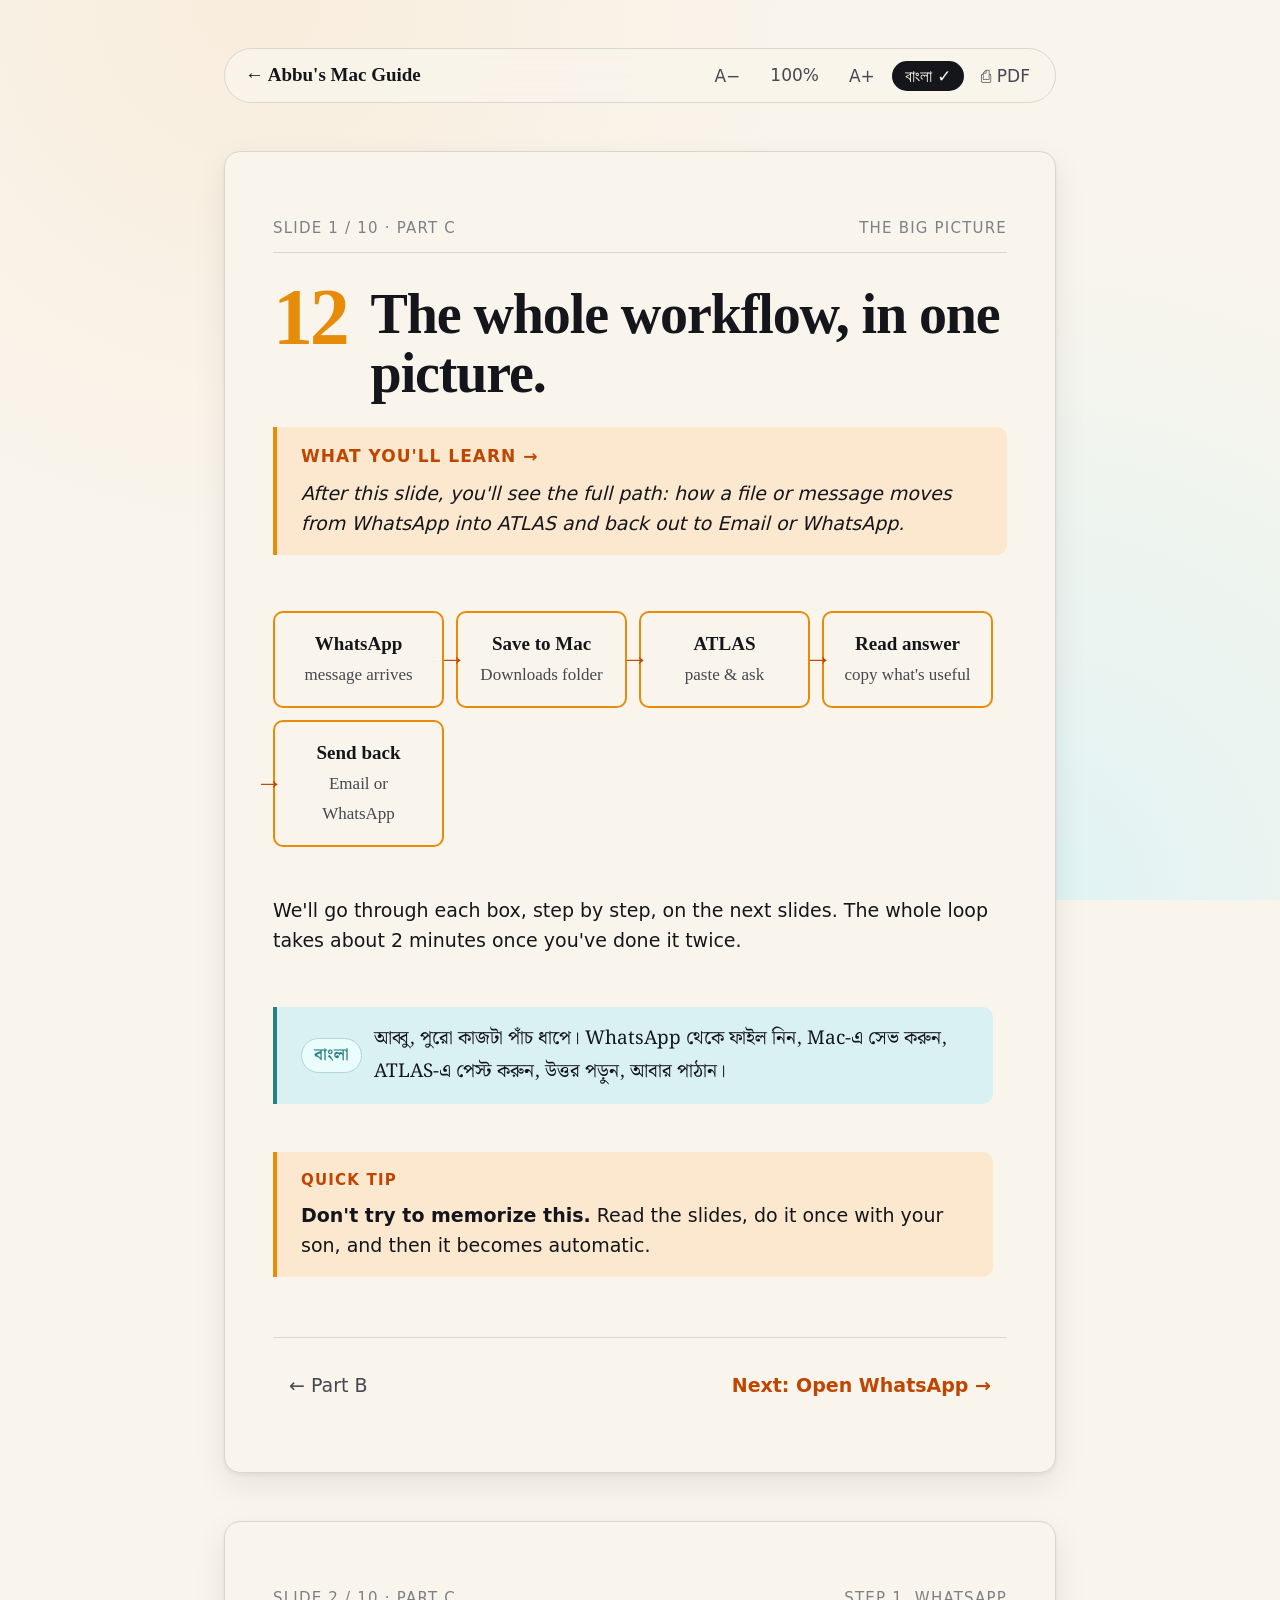
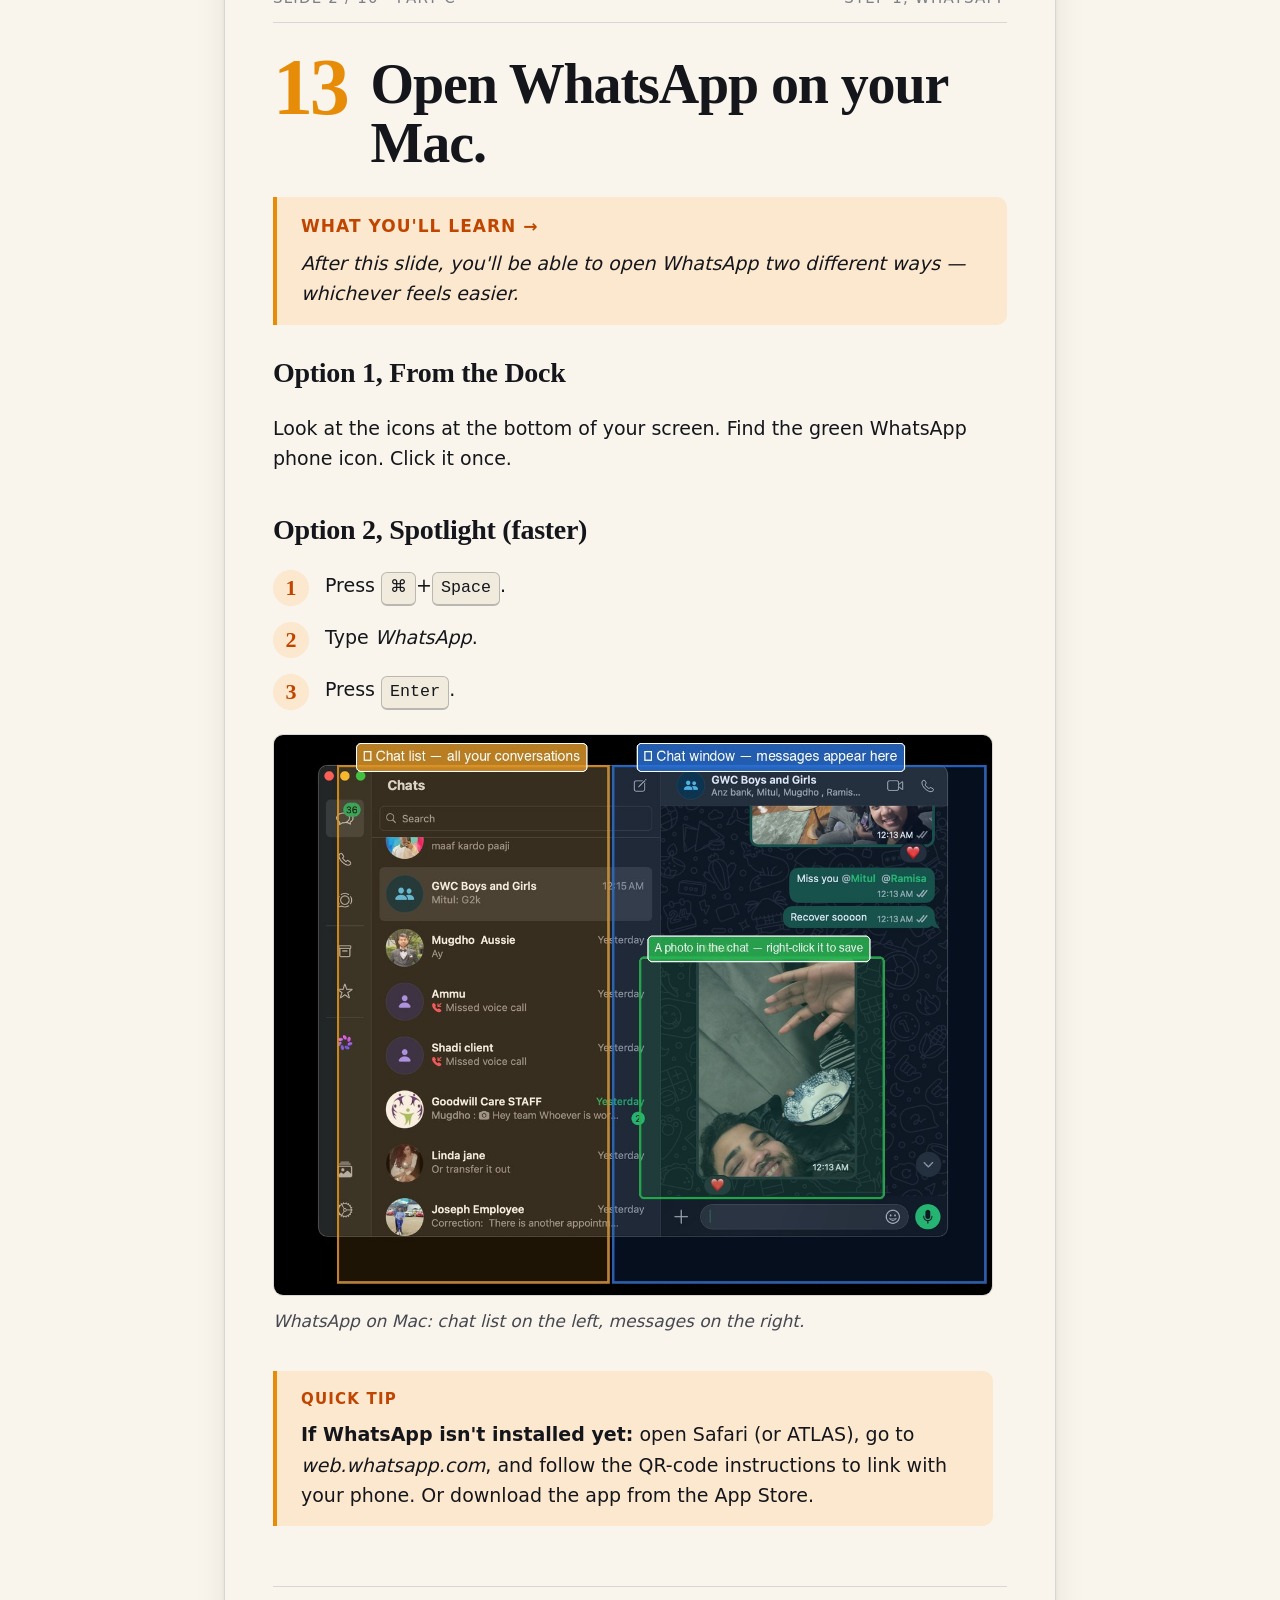
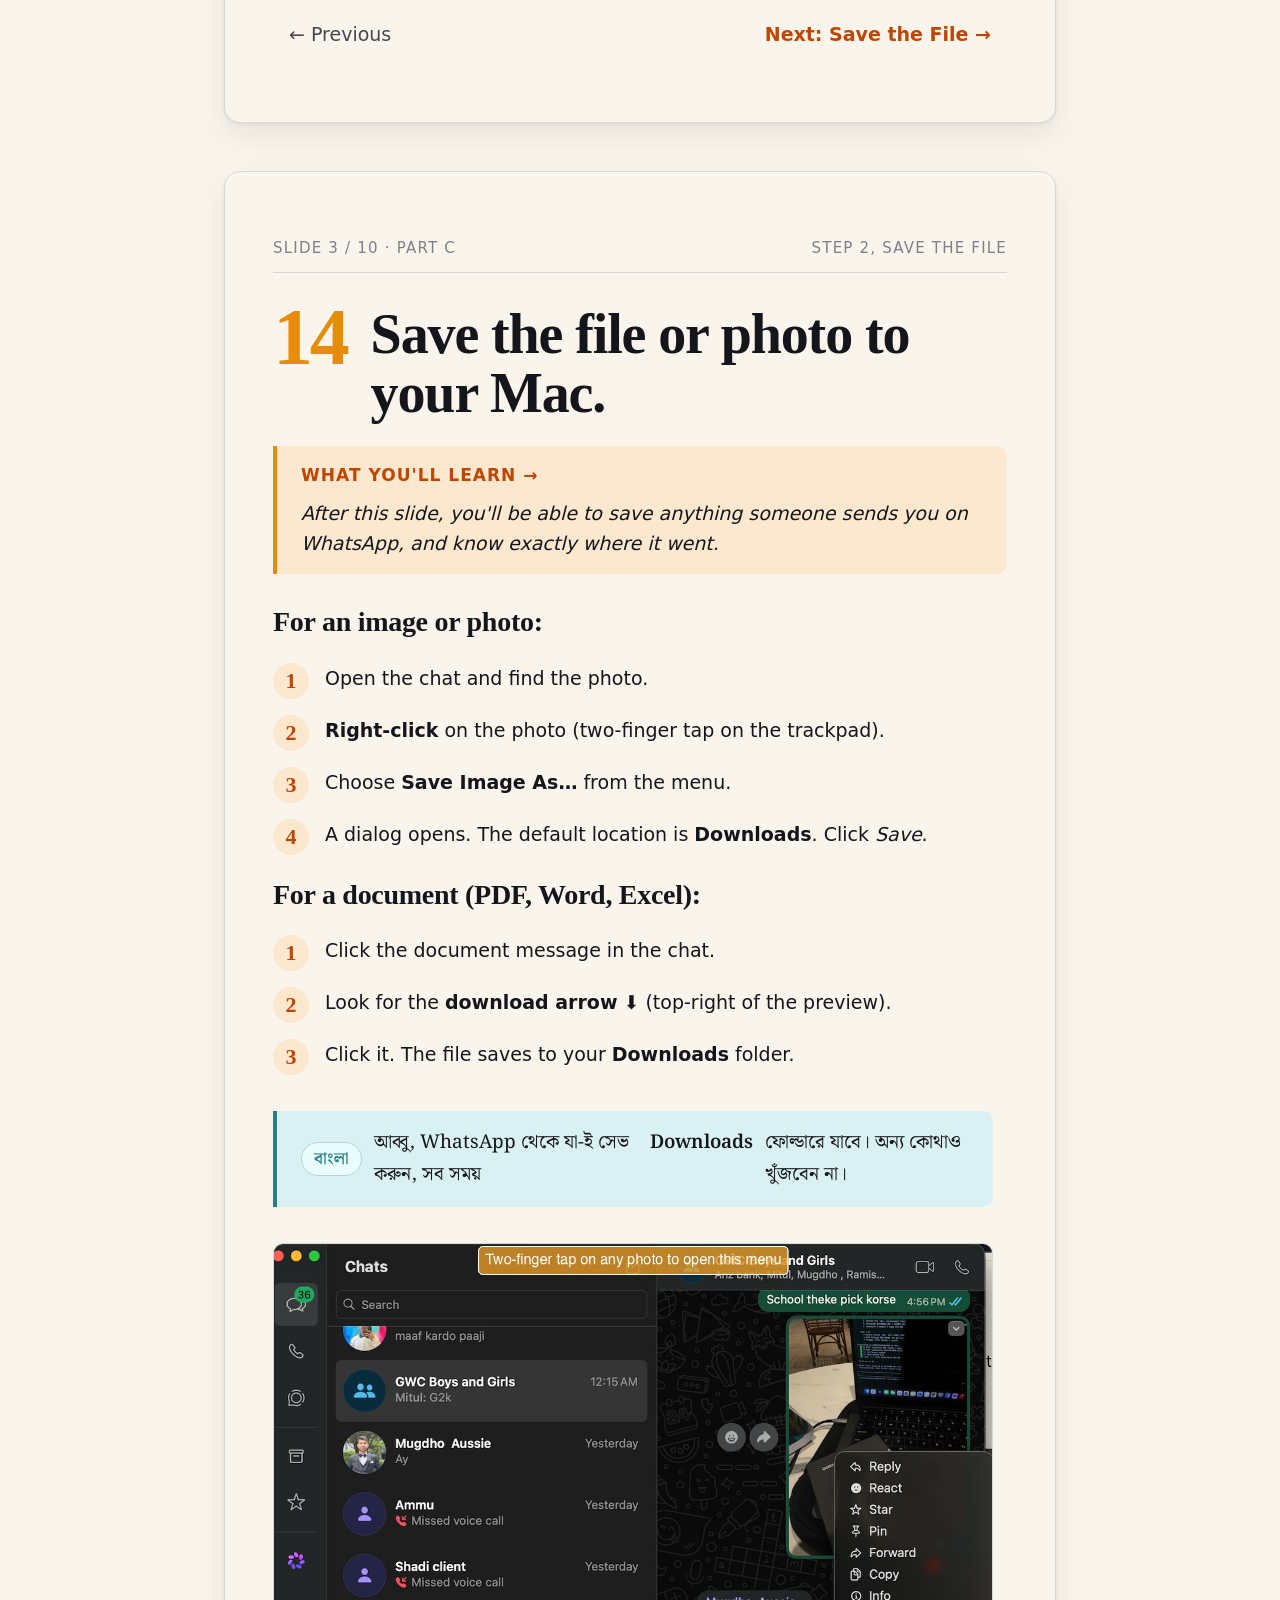
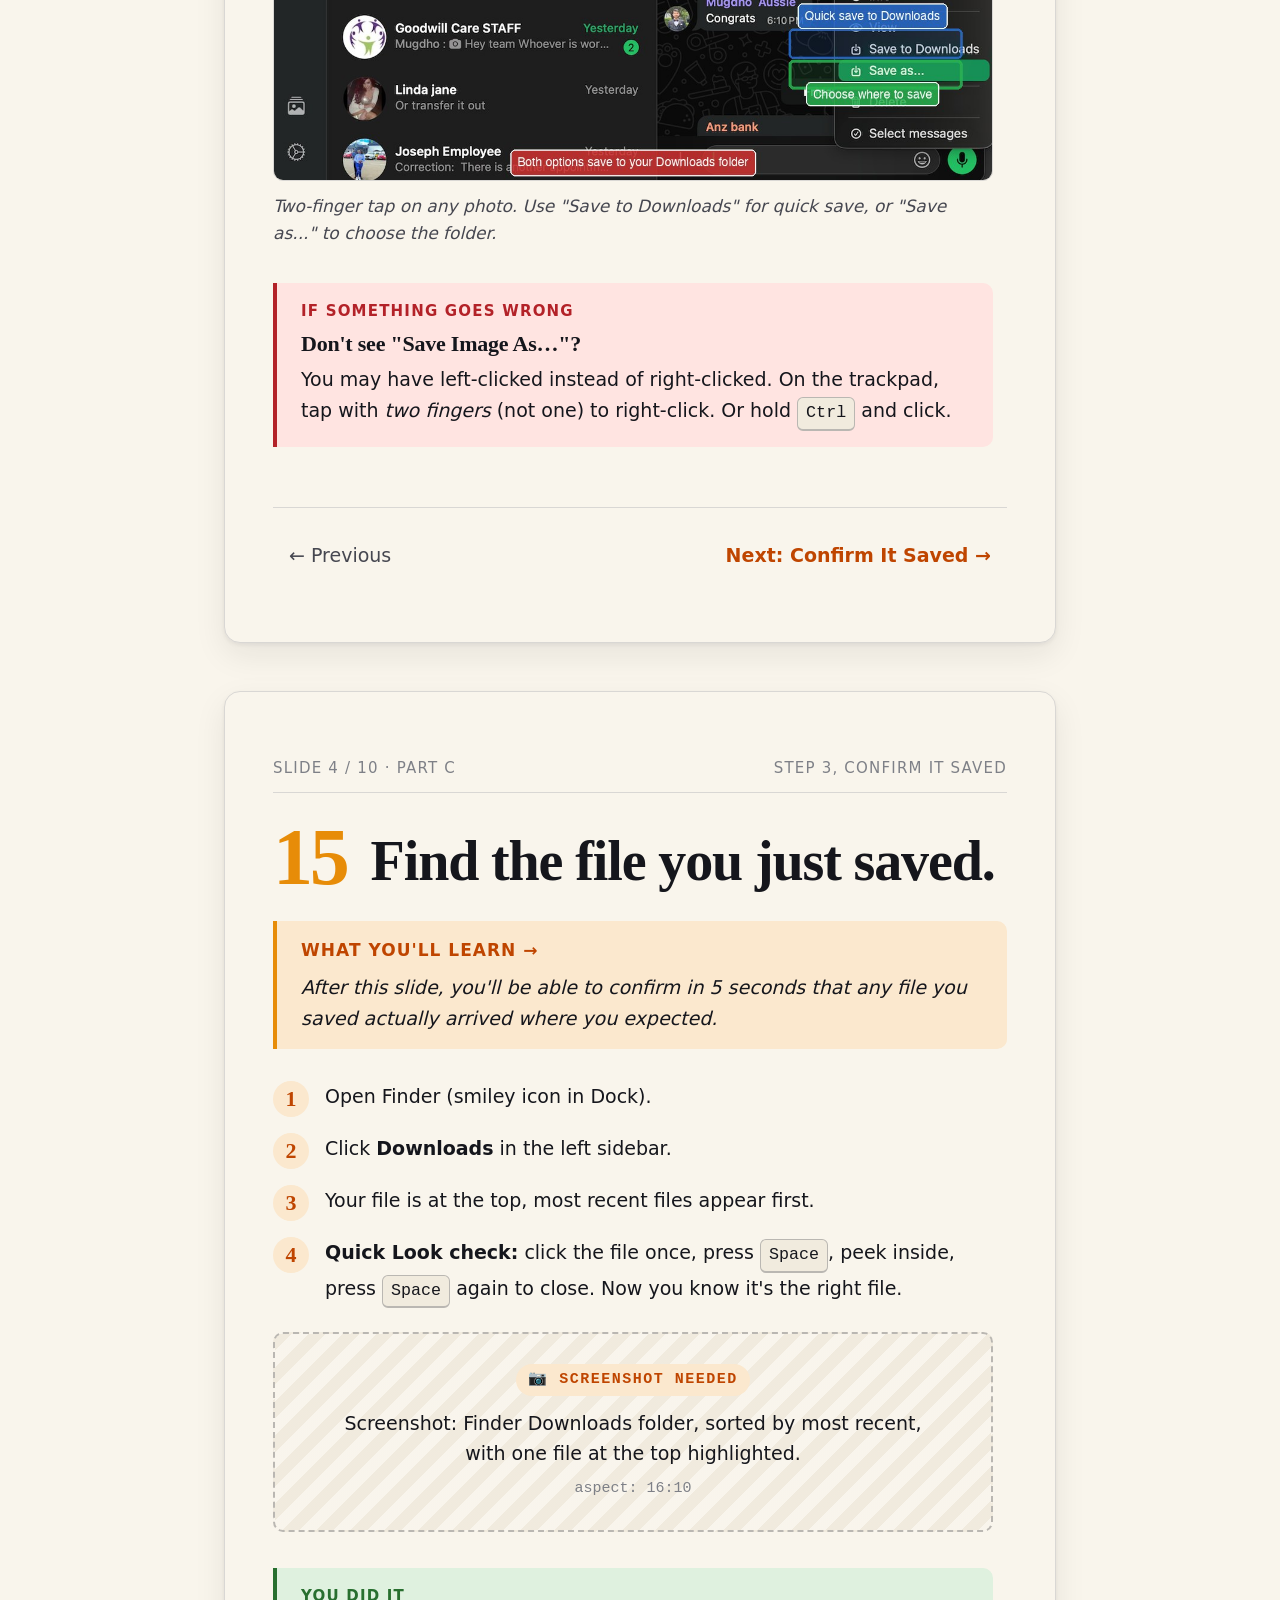
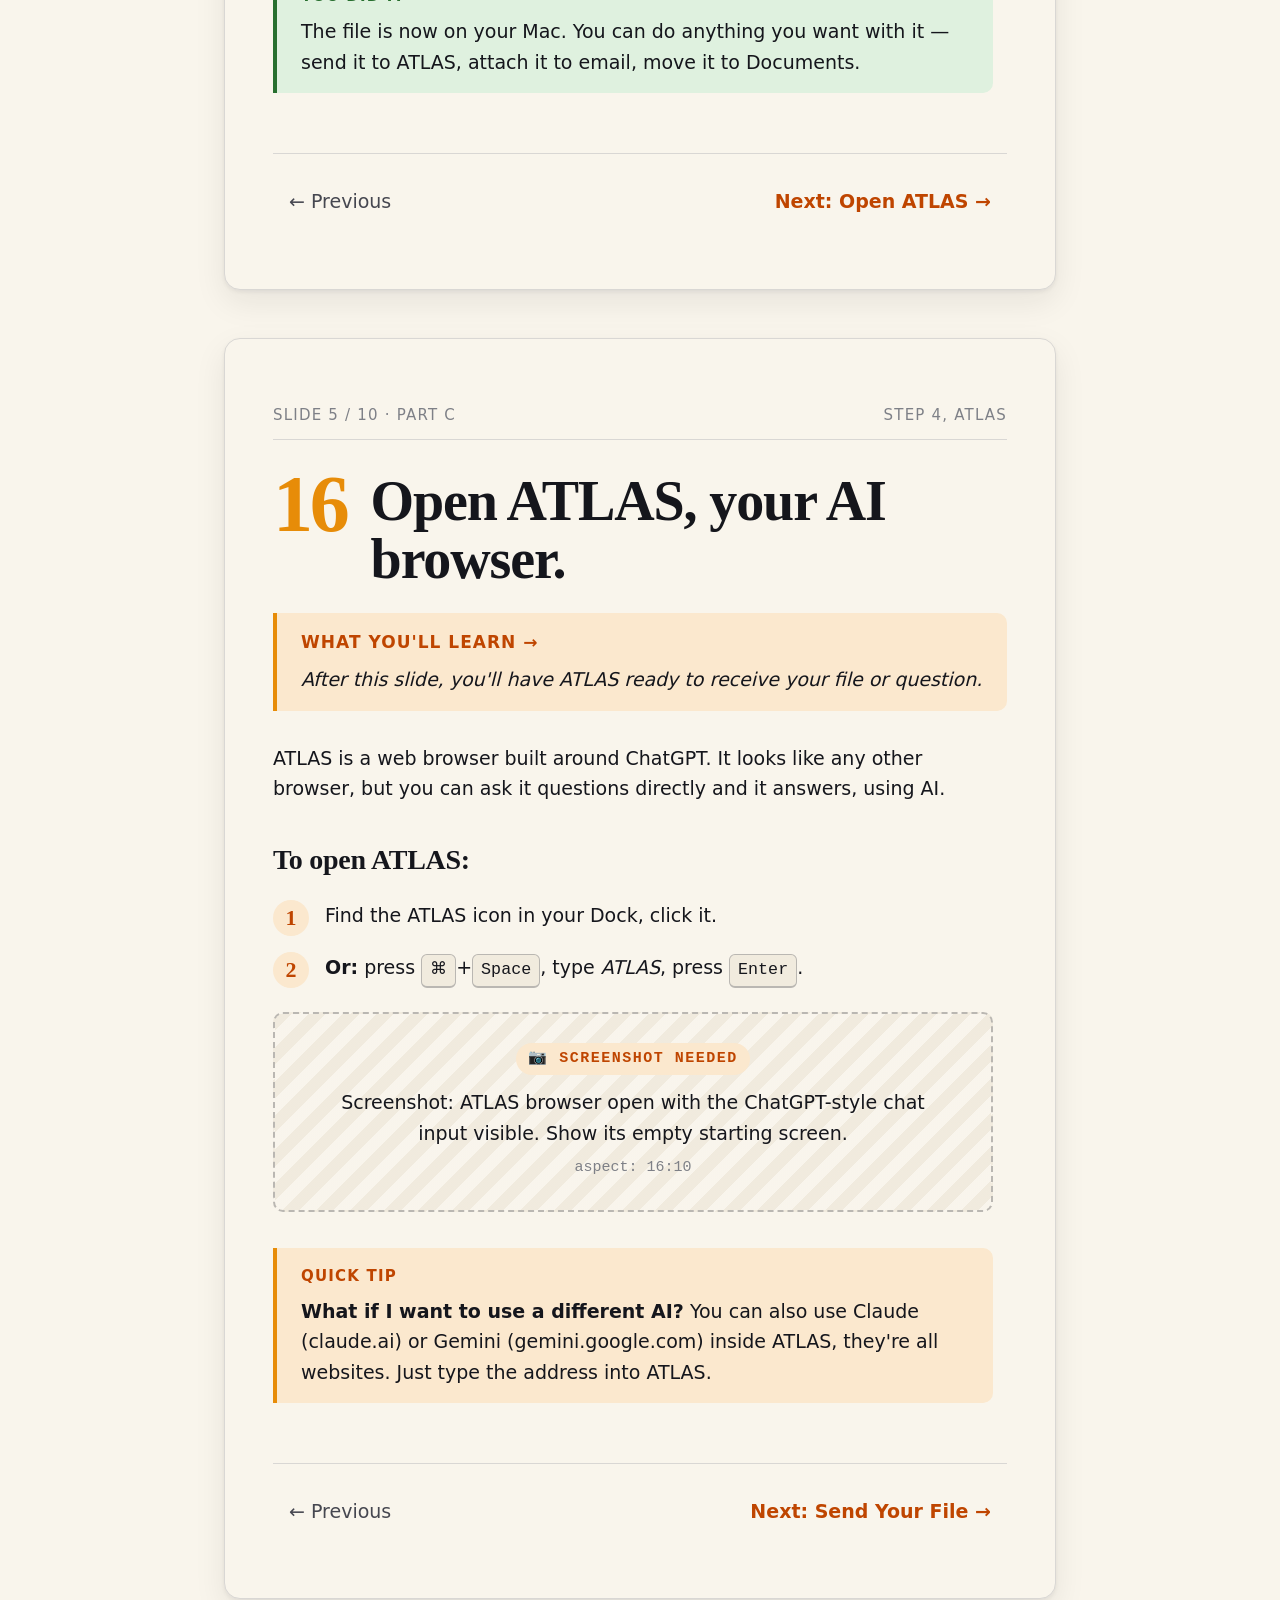
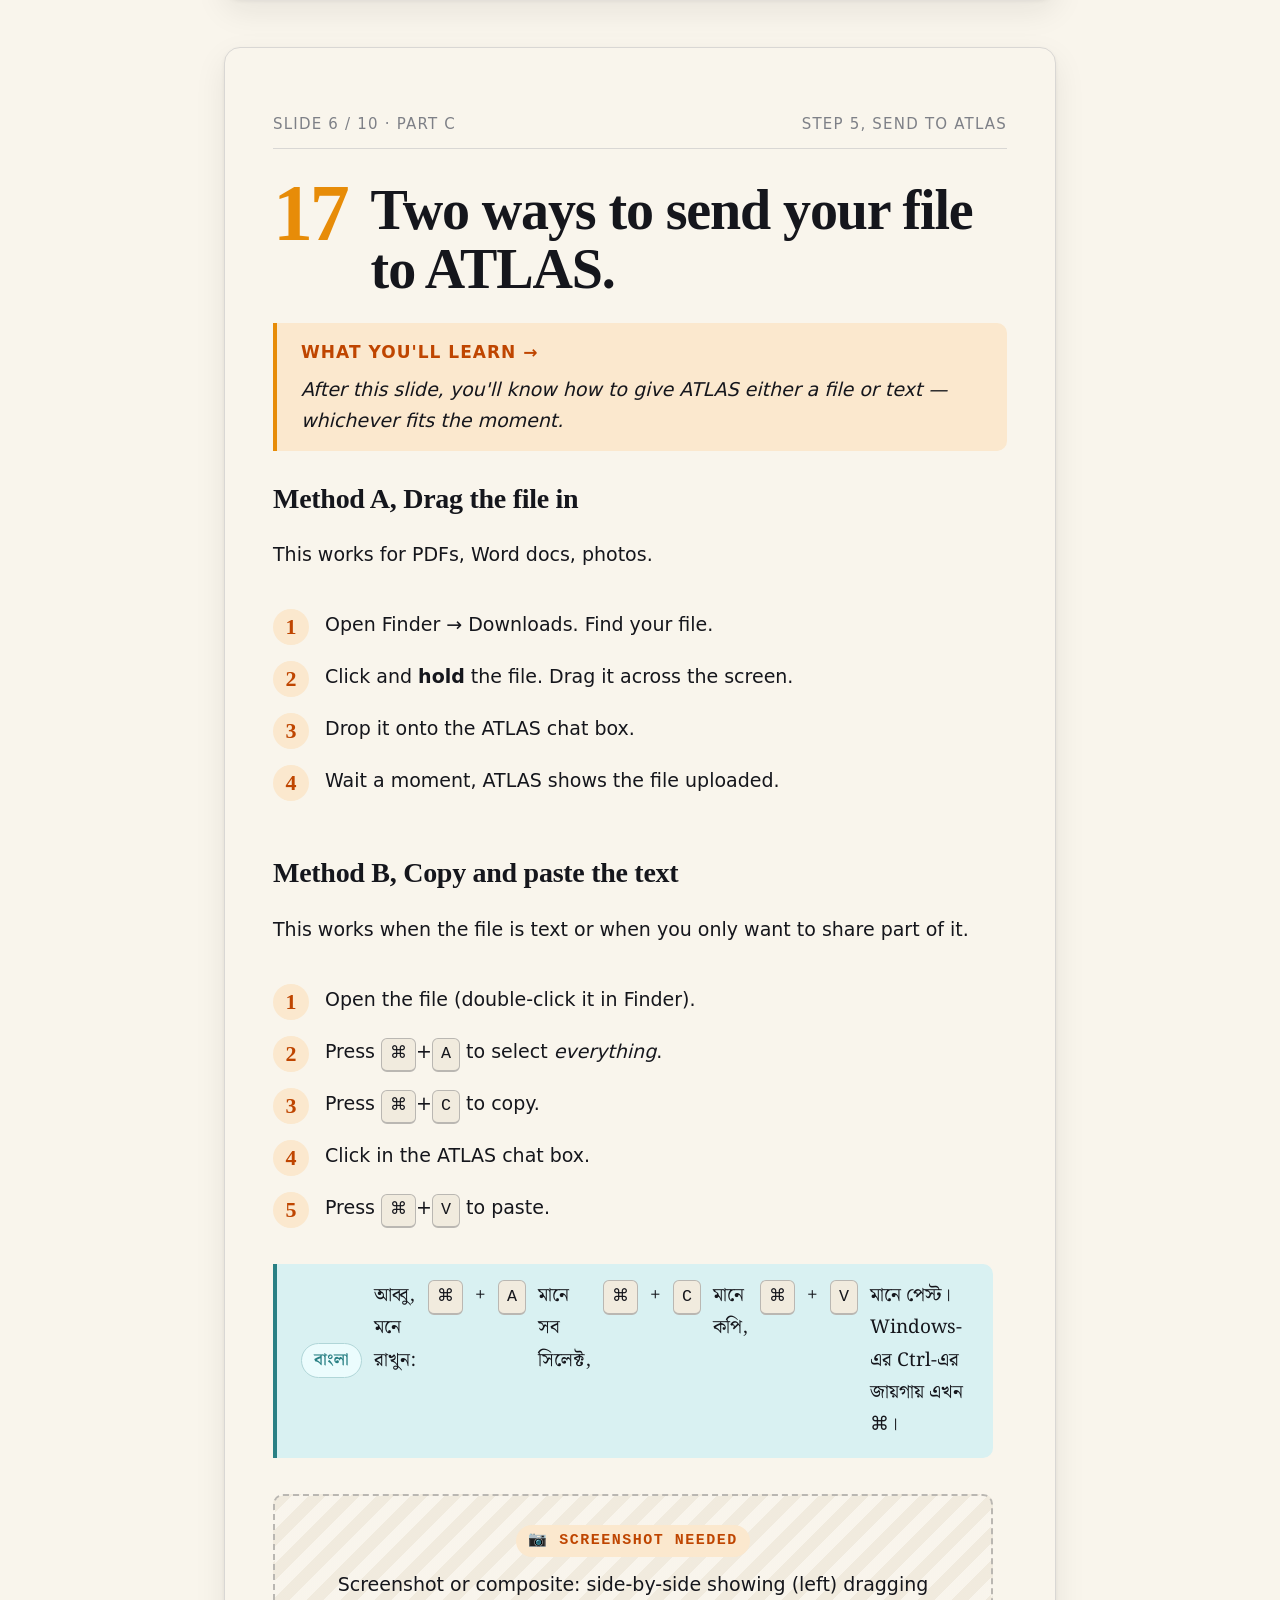
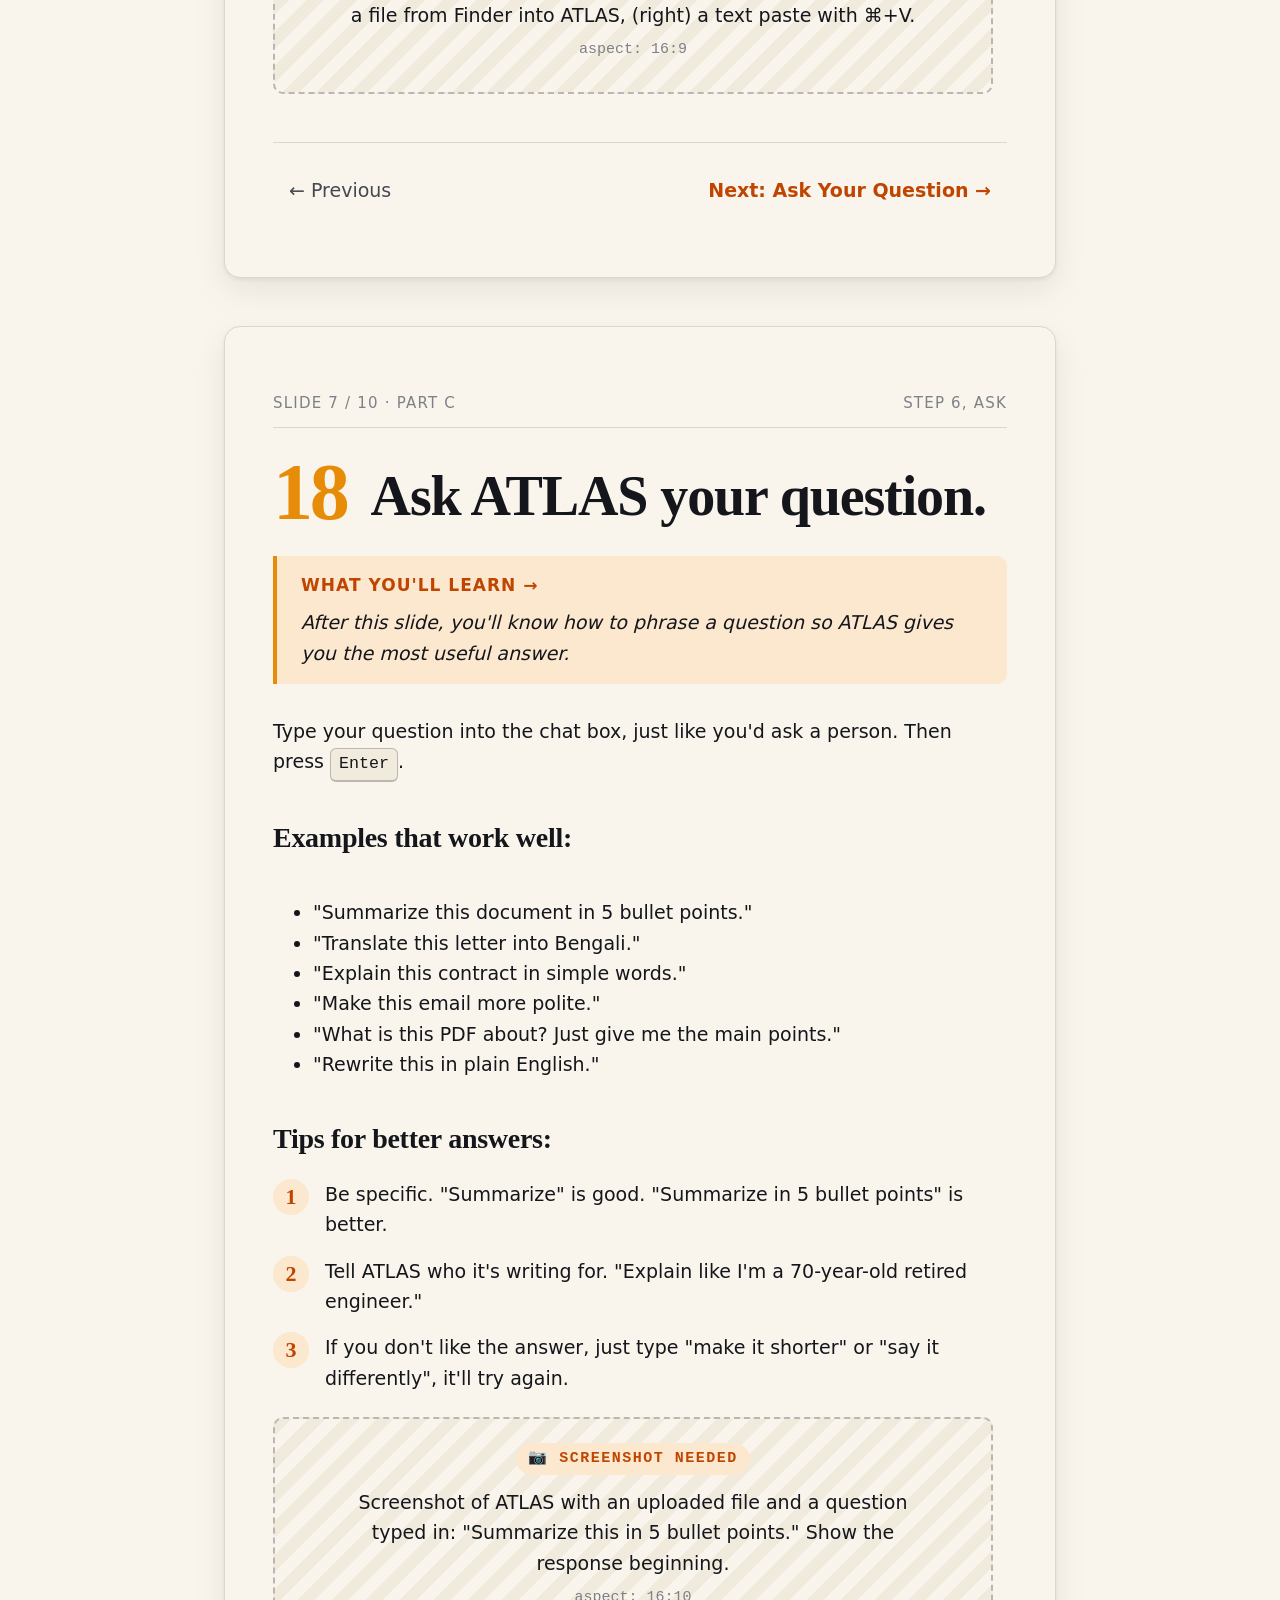
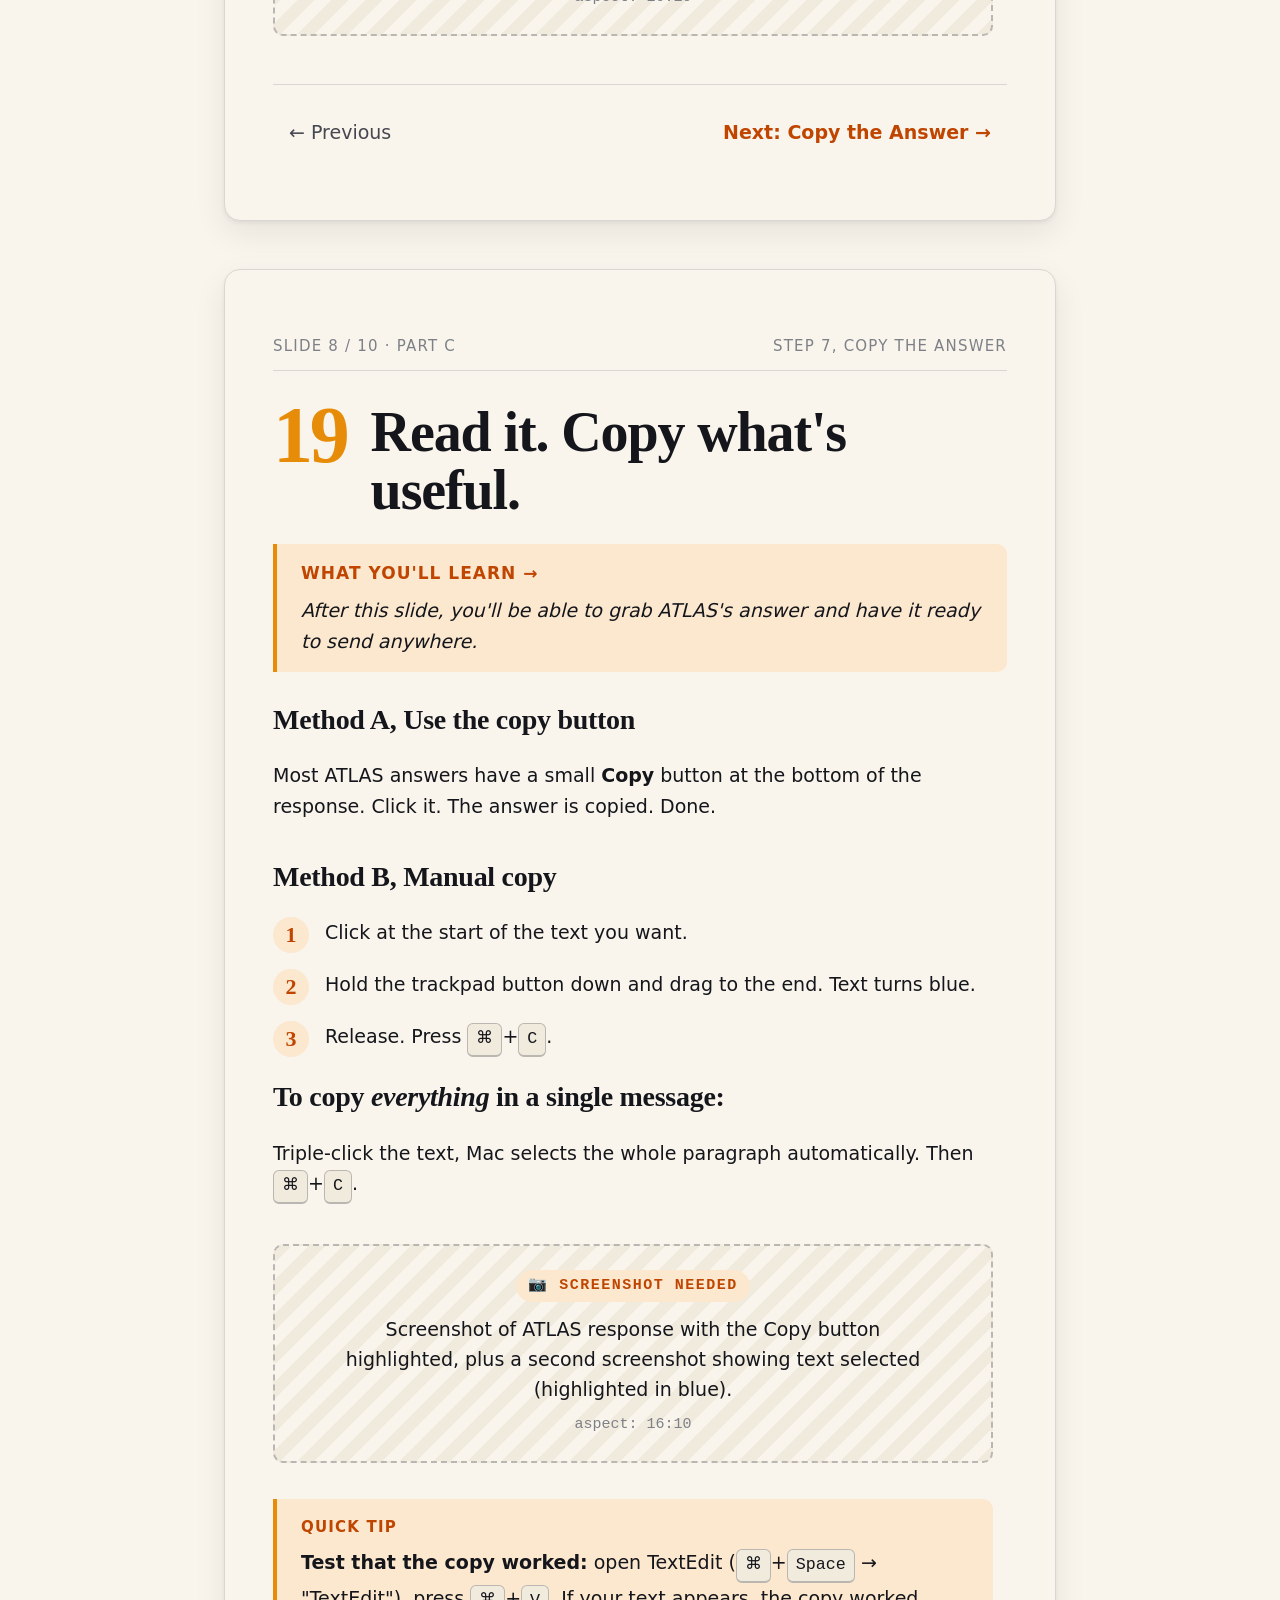
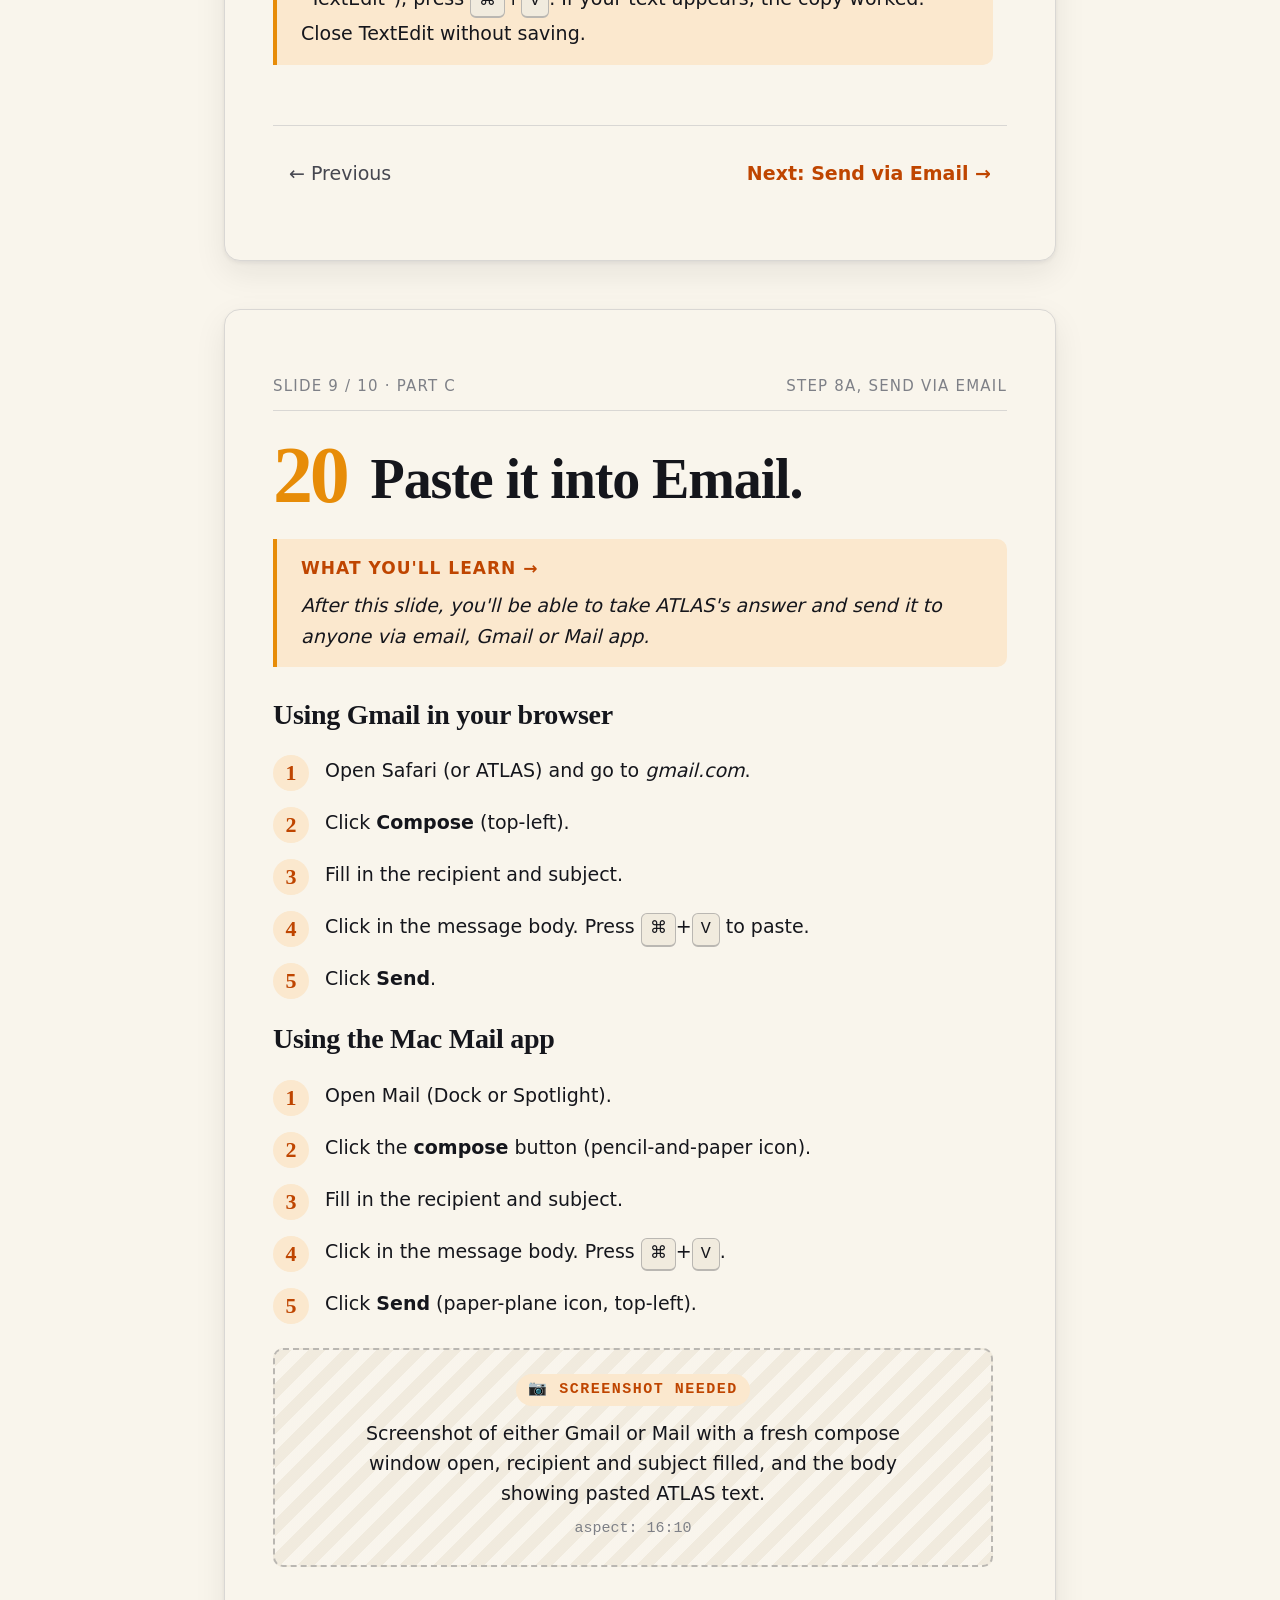
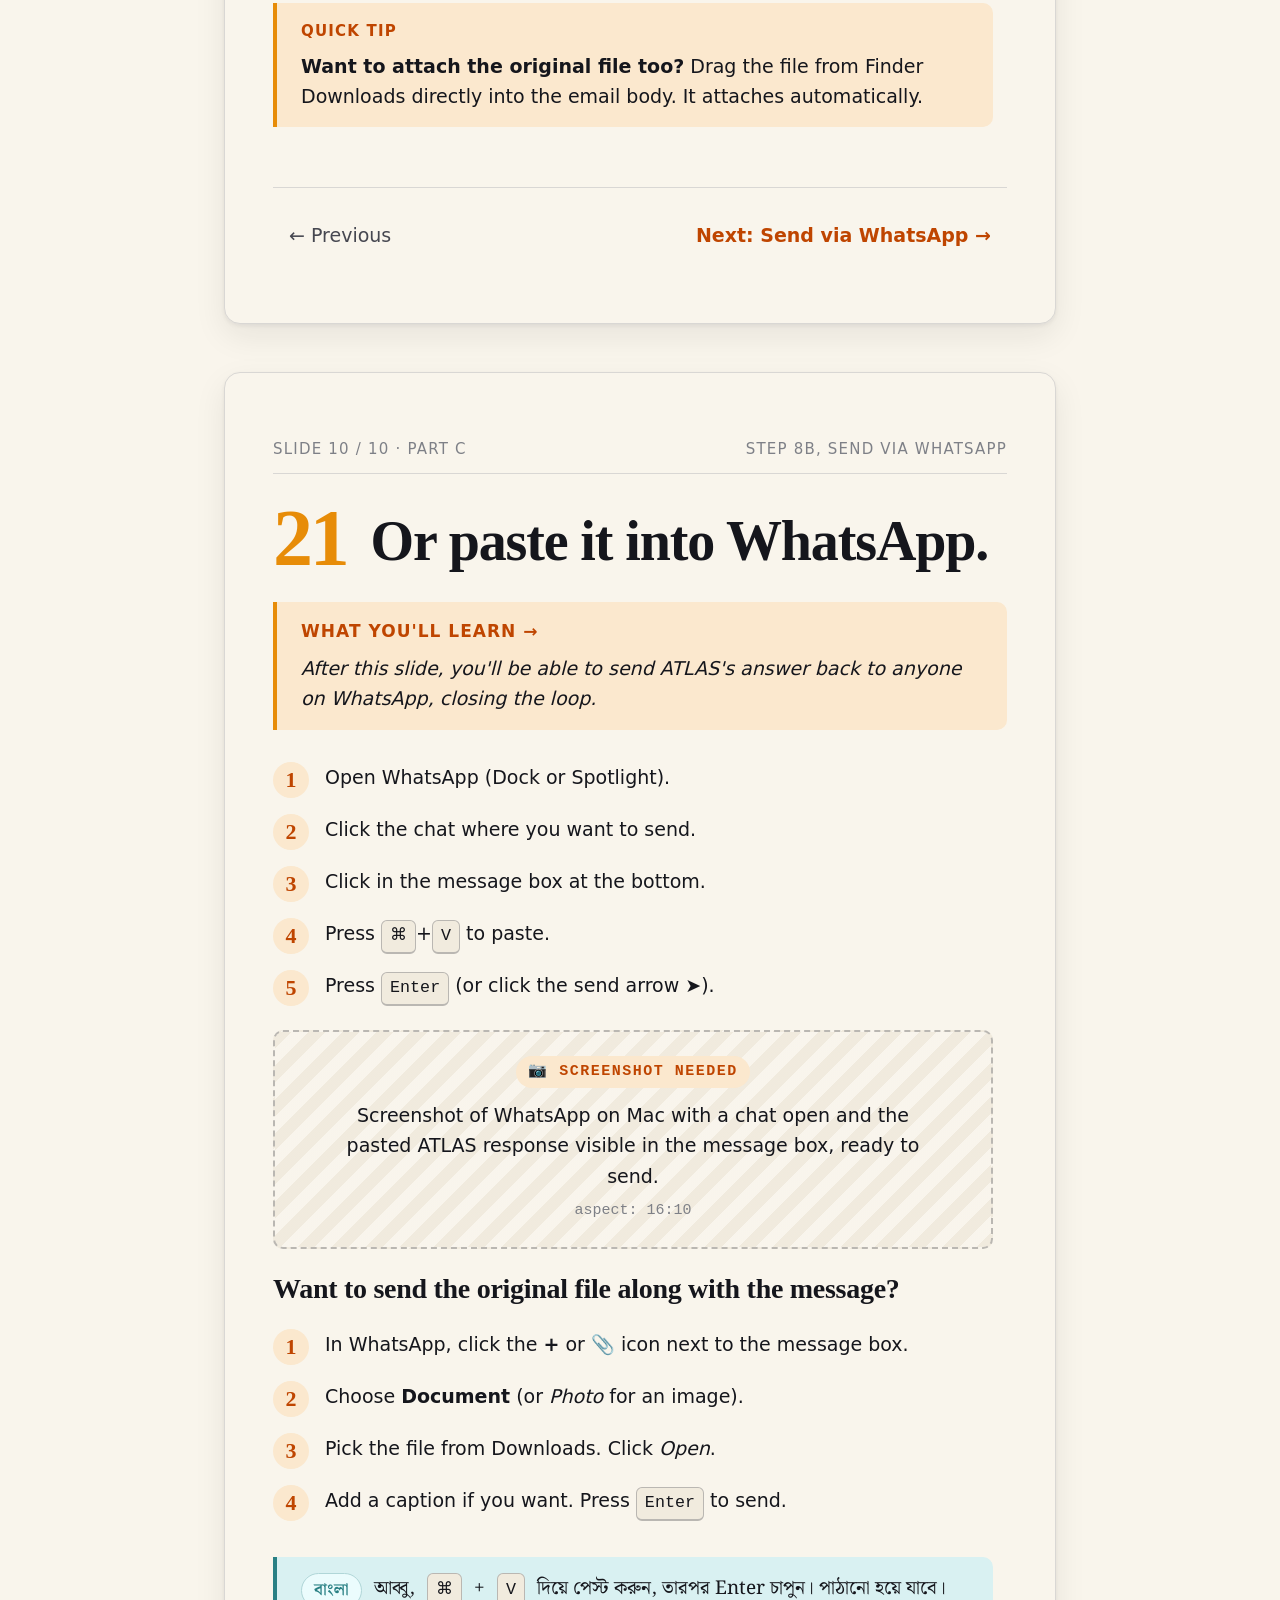
==== commit 03b16ba0: "Farhanfeat(module-1): add Trackpad, WhatsApp, right-click screenshots M1-S11: Trackpad settings with" ====
--- a/module-1/03-workflow.html
+++ b/module-1/03-workflow.html
@@ -103,11 +103,9 @@
           <li><div>Press <kbd>Enter</kbd>.</div></li>
         </ol>
 
-        <figure class="placeholder" data-needed id="M1-S13-IMG1">
-          <span class="placeholder-label">
-            Screenshot: WhatsApp app open on Mac, showing a chat list. Take this with one of dad's actual chats visible (or a test chat).
-          </span>
-          <span class="placeholder-aspect">aspect: 16:10</span>
+        <figure id="M1-S13-IMG1">
+          <img src="assets/M1-S13-IMG1.jpg" alt="WhatsApp on Mac showing chat list on left and messages on right" style="width:100%;border-radius:var(--radius-md);border:1px solid var(--rule);">
+          <figcaption>WhatsApp on Mac: chat list on the left, messages on the right.</figcaption>
         </figure>
 
         <div class="tip">
@@ -161,11 +159,9 @@
           আব্বু, WhatsApp থেকে যা-ই সেভ করুন, সব সময় <strong>Downloads</strong> ফোল্ডারে যাবে। অন্য কোথাও খুঁজবেন না।
         </aside>
 
-        <figure class="placeholder" data-needed id="M1-S14-IMG1">
-          <span class="placeholder-label">
-            Screenshot: WhatsApp chat with right-click menu open on a photo, showing "Save Image As…" highlighted.
-          </span>
-          <span class="placeholder-aspect">aspect: 16:10</span>
+        <figure id="M1-S14-IMG1">
+          <img src="assets/M1-S14-IMG1.jpg" alt="WhatsApp right-click context menu with Save to Downloads and Save as options highlighted" style="width:100%;border-radius:var(--radius-md);border:1px solid var(--rule);">
+          <figcaption>Two-finger tap on any photo. Use "Save to Downloads" for quick save, or "Save as..." to choose the folder.</figcaption>
         </figure>
 
         <div class="recovery">
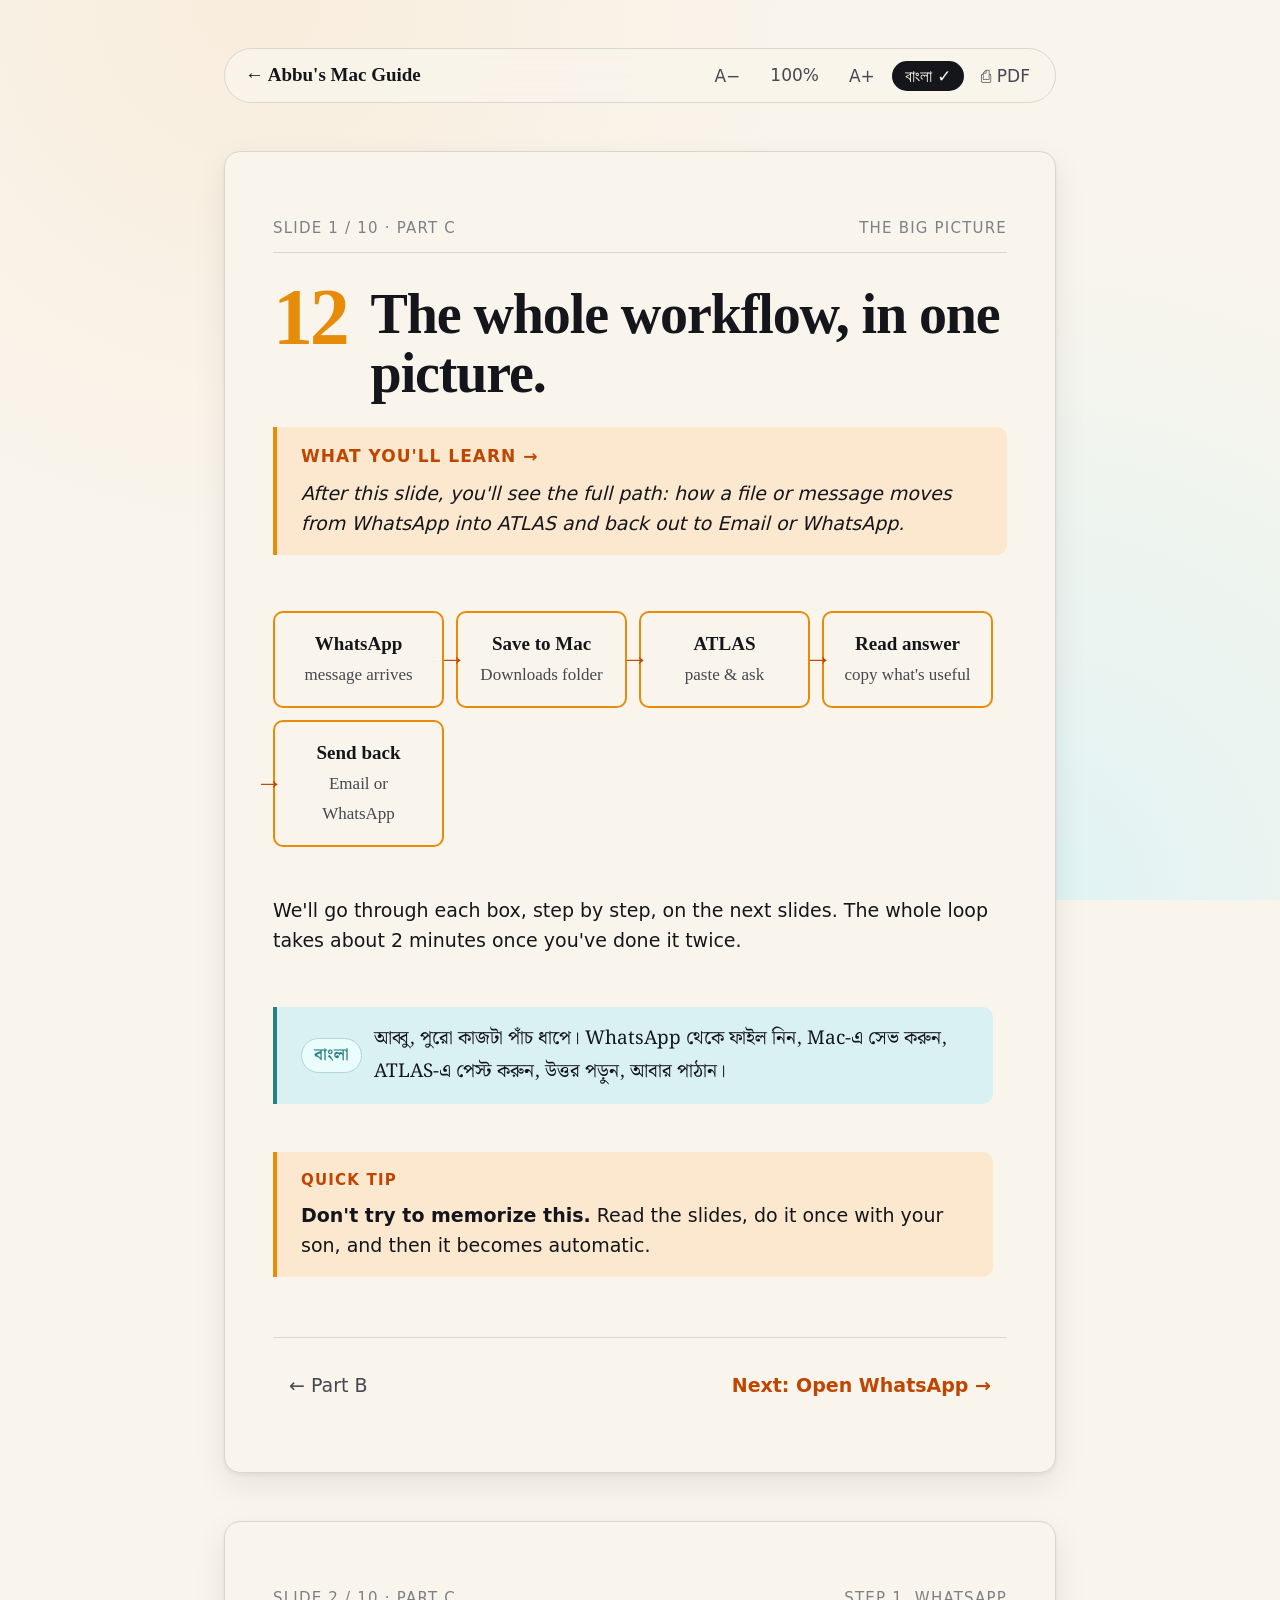
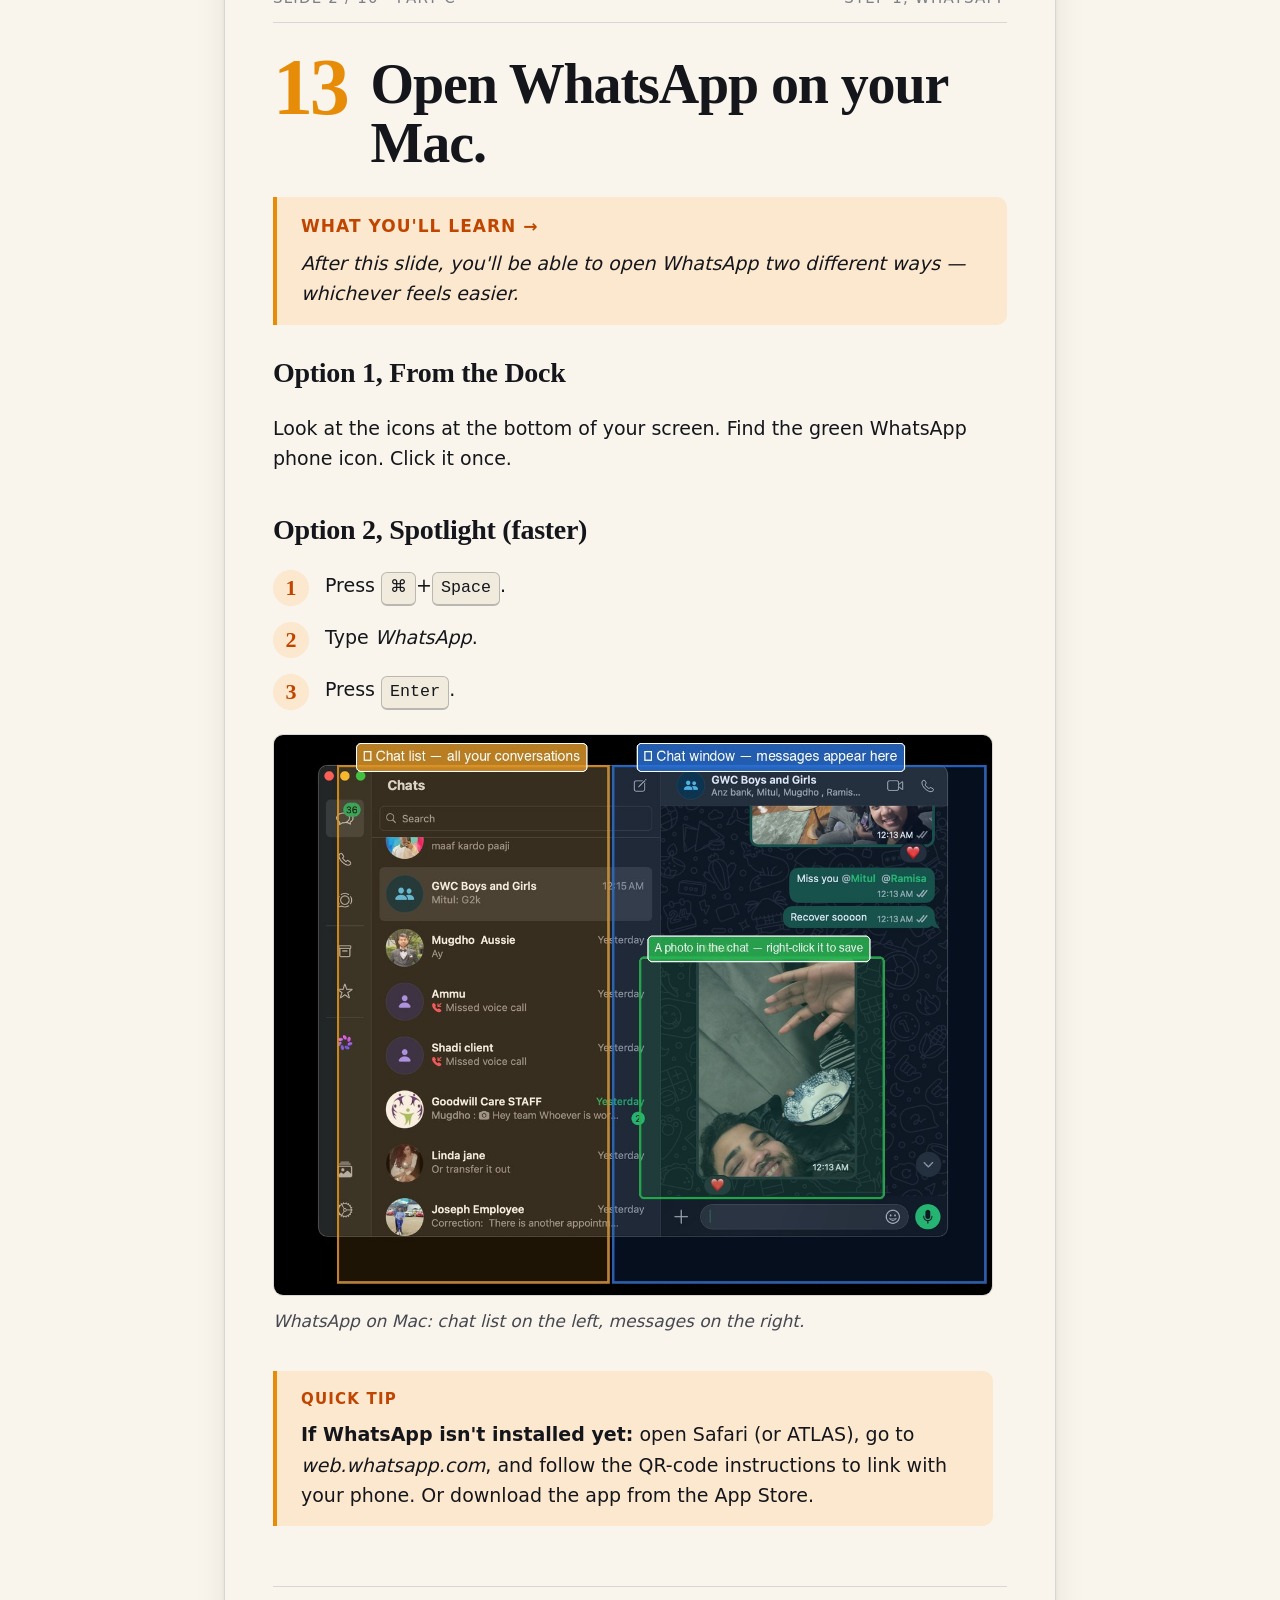
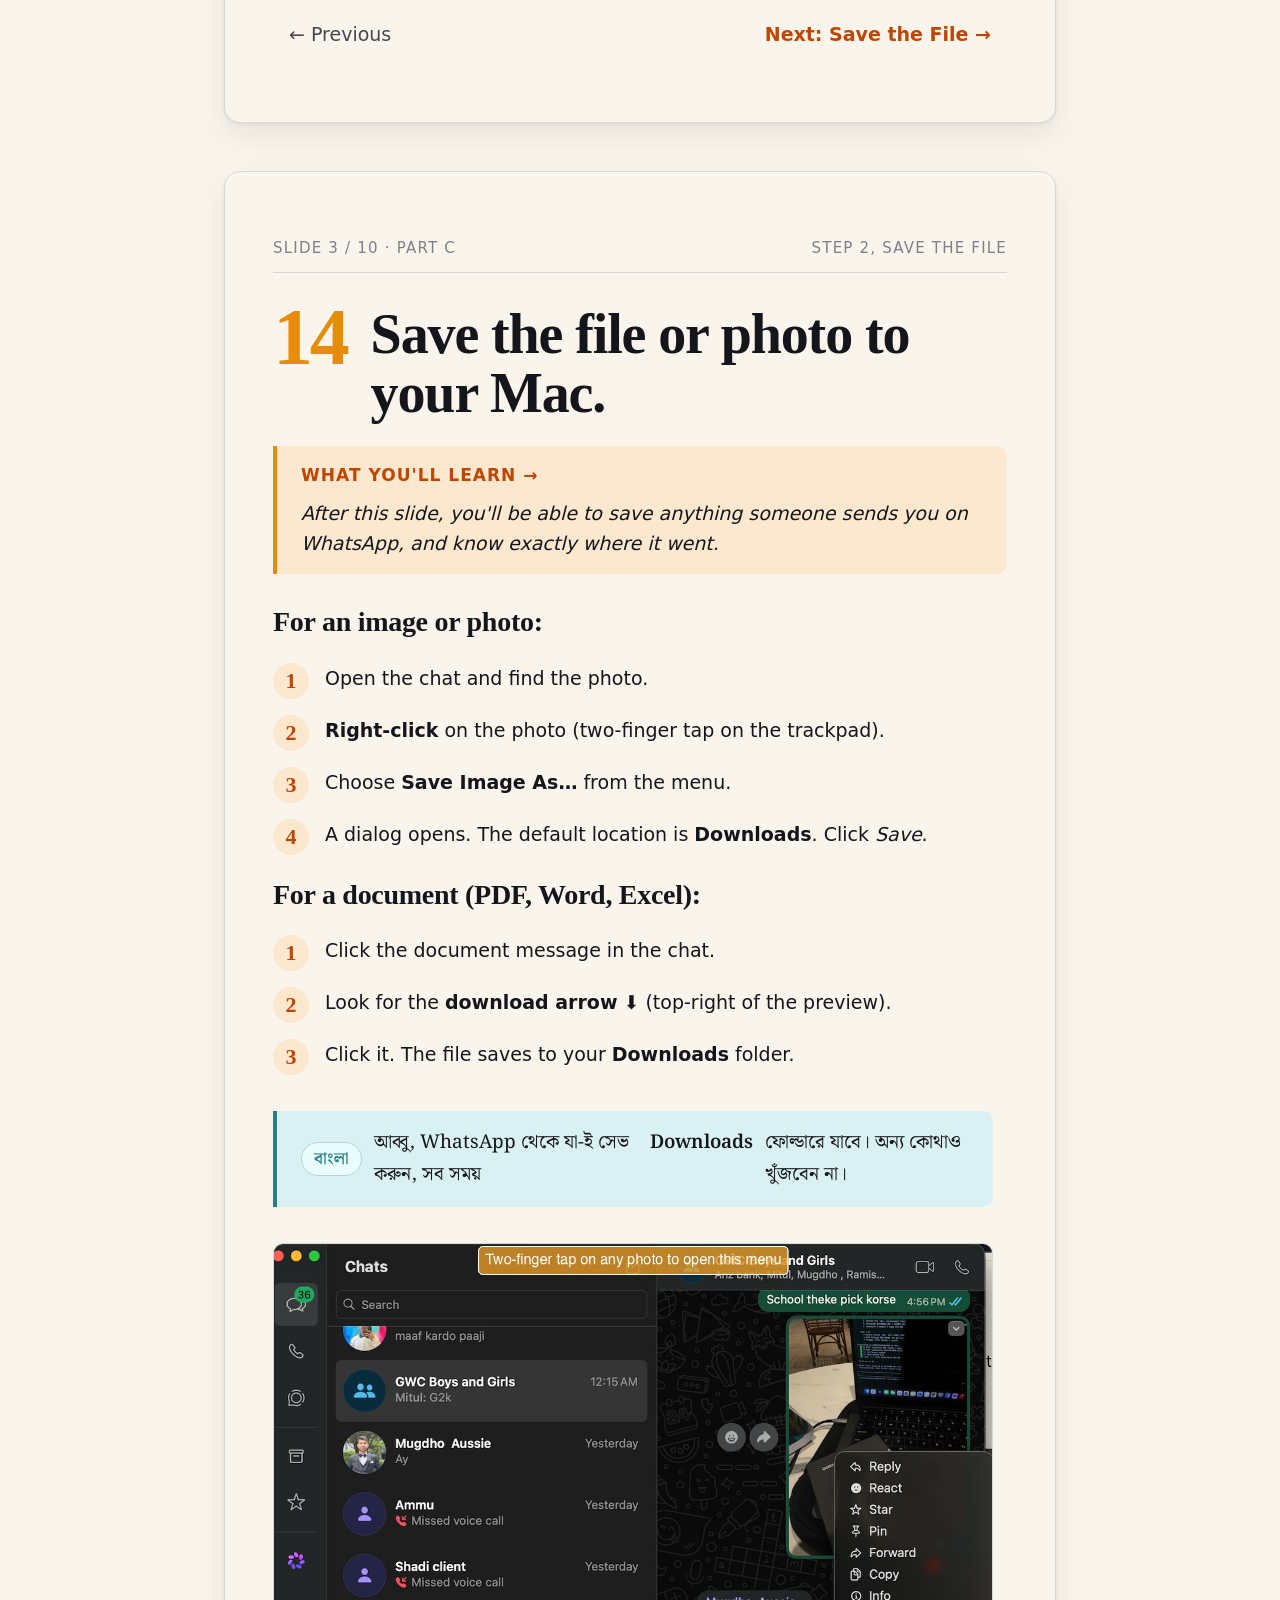
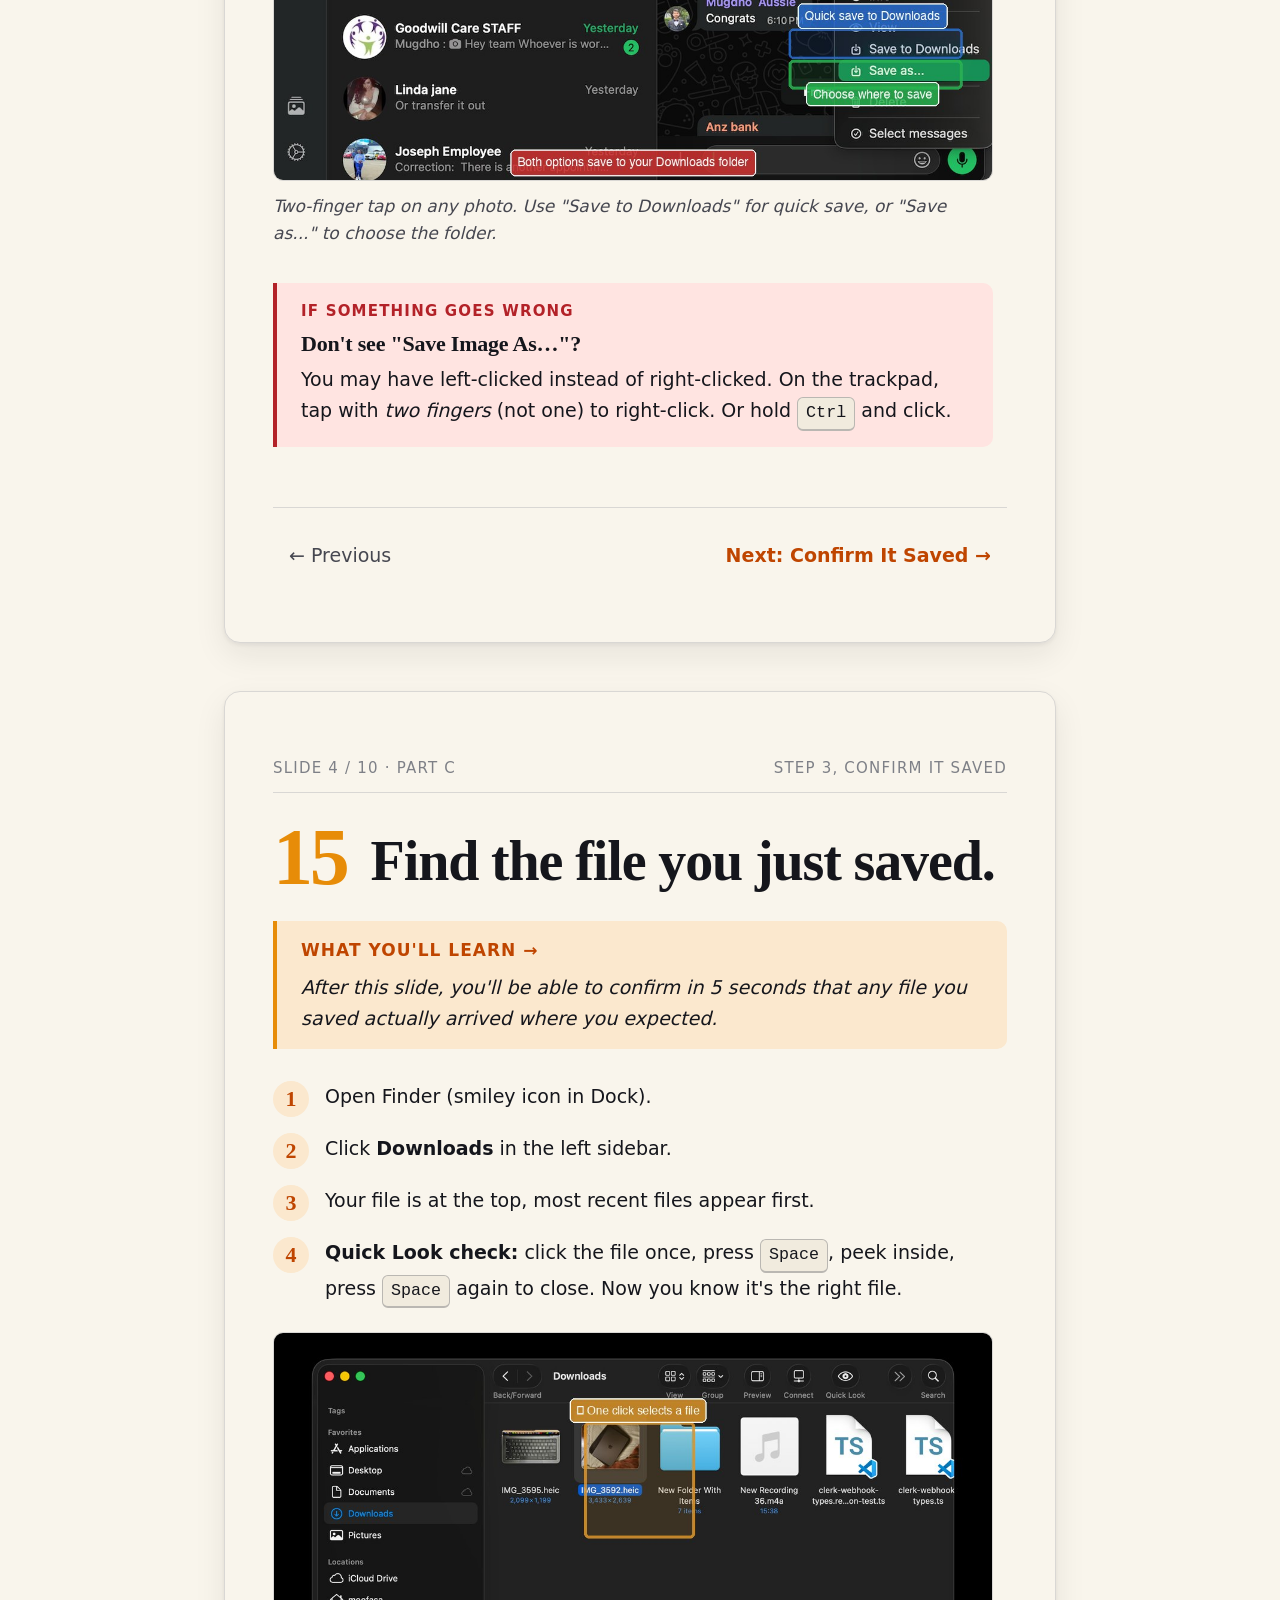
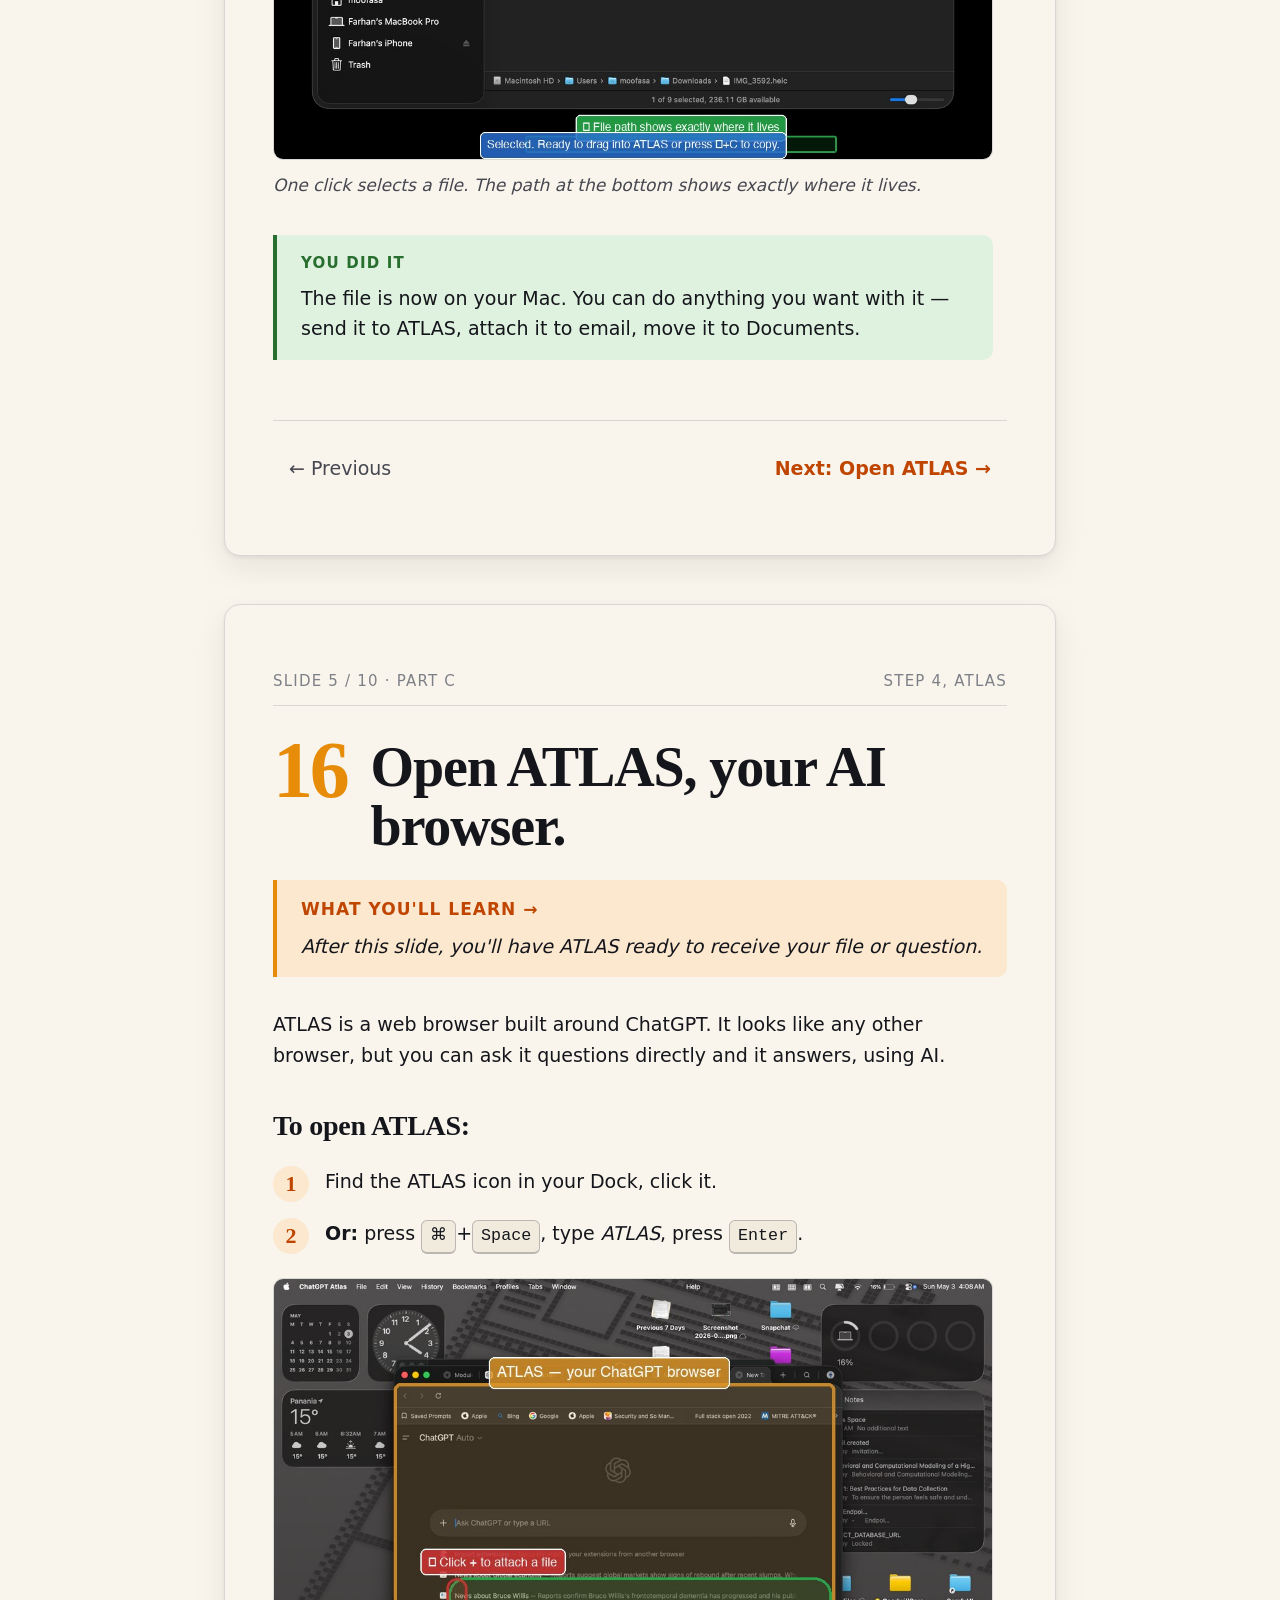
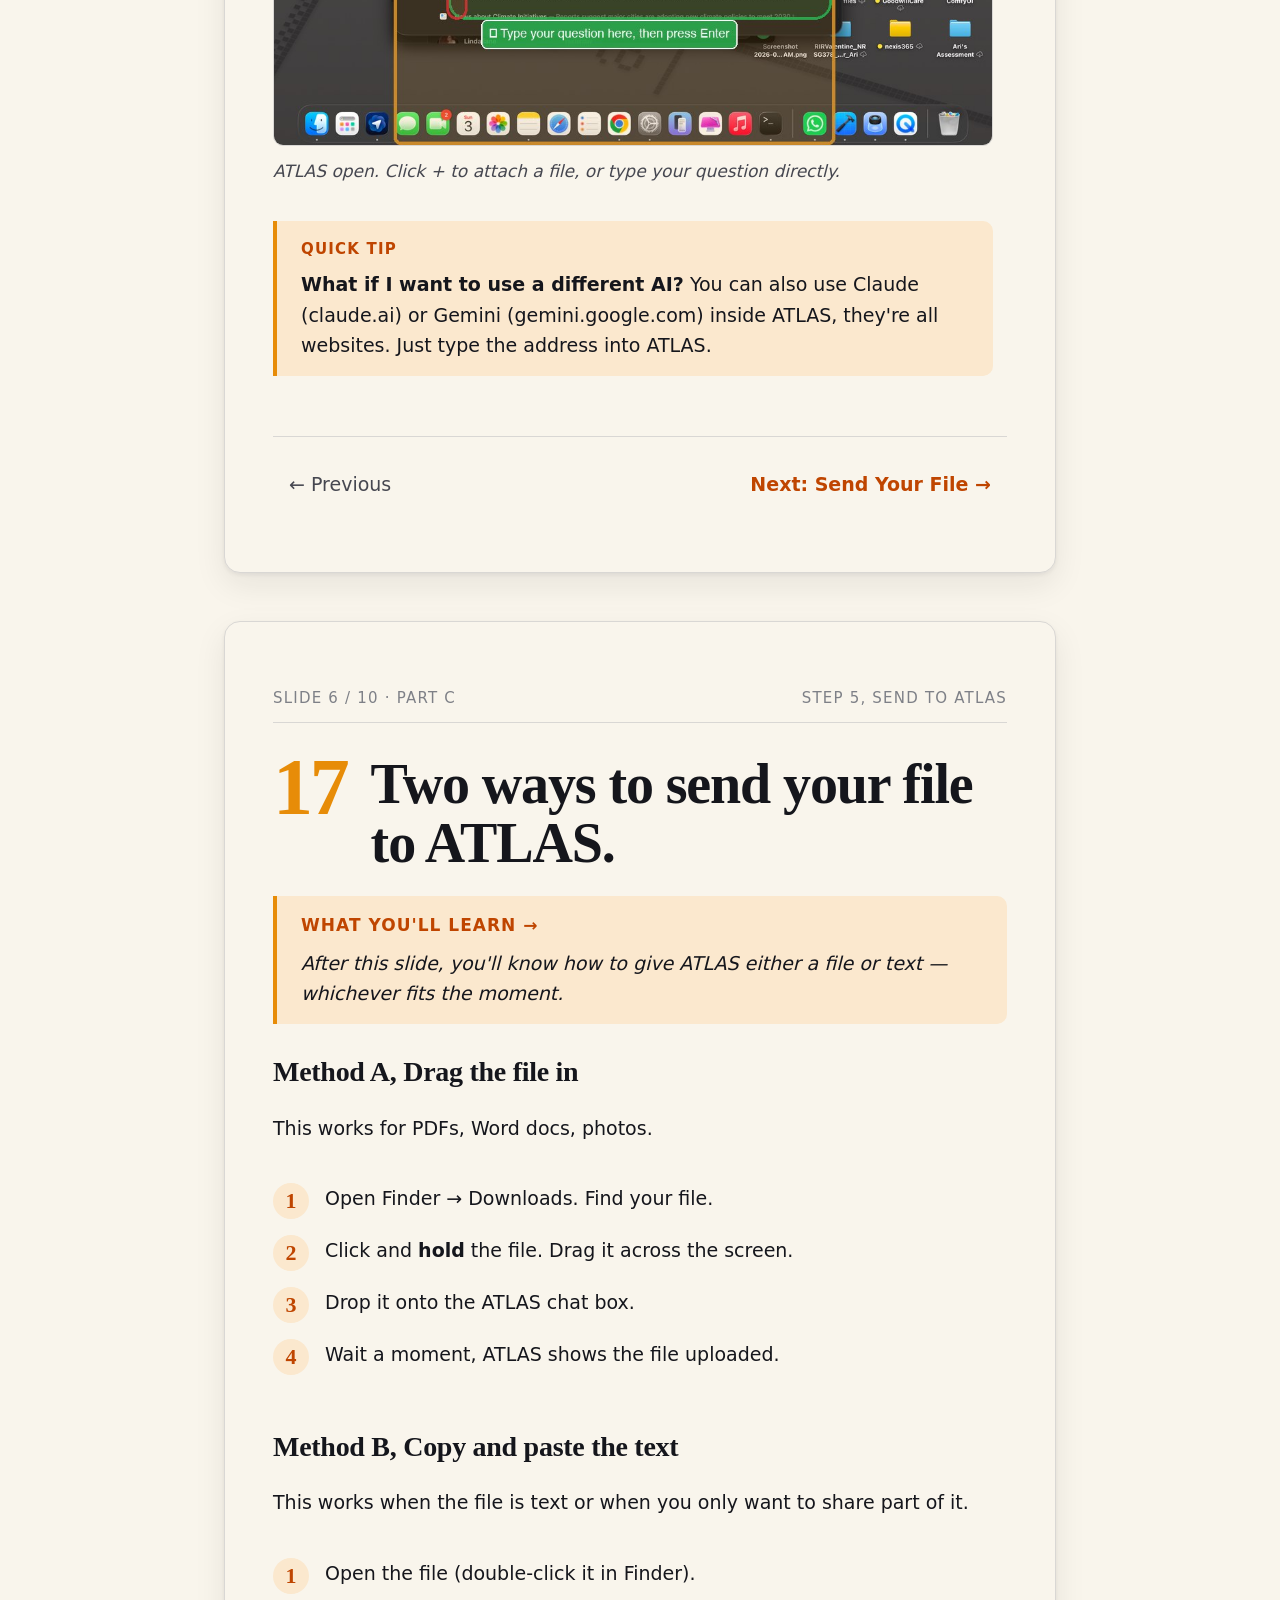
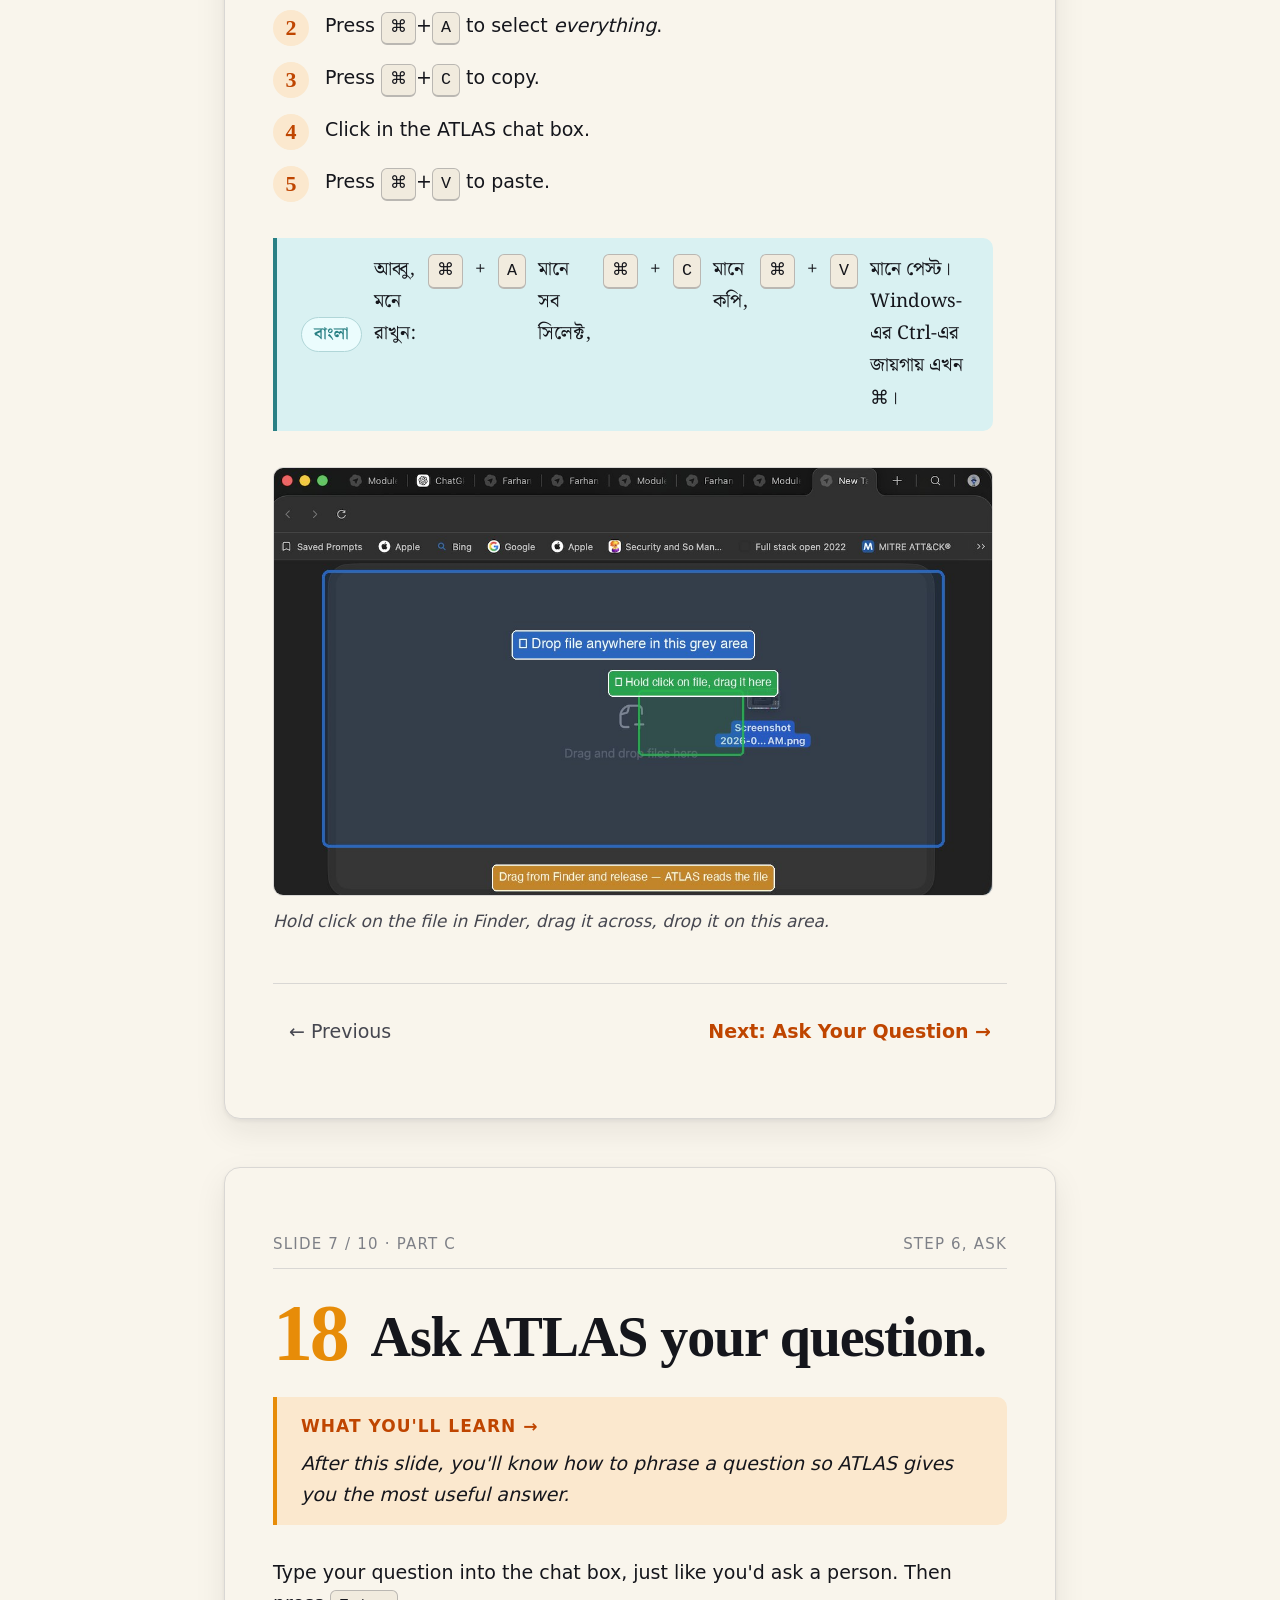
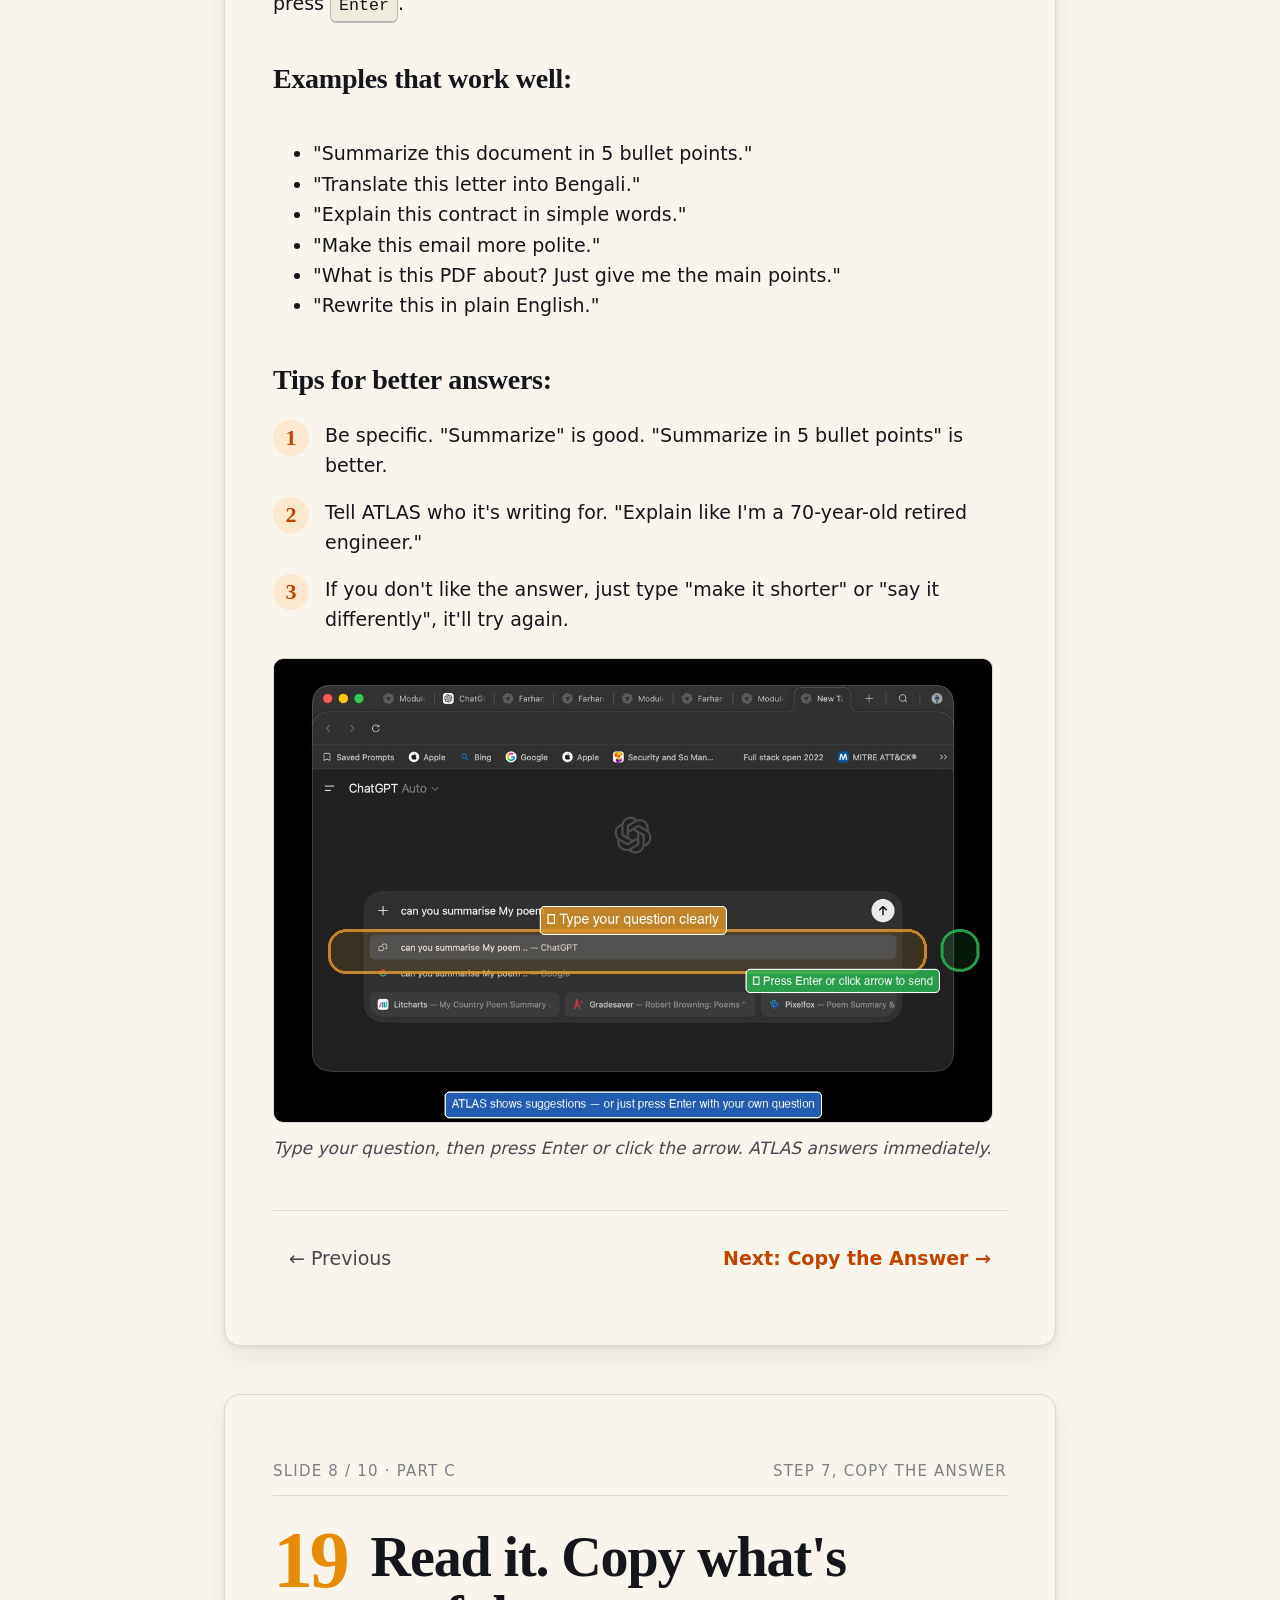
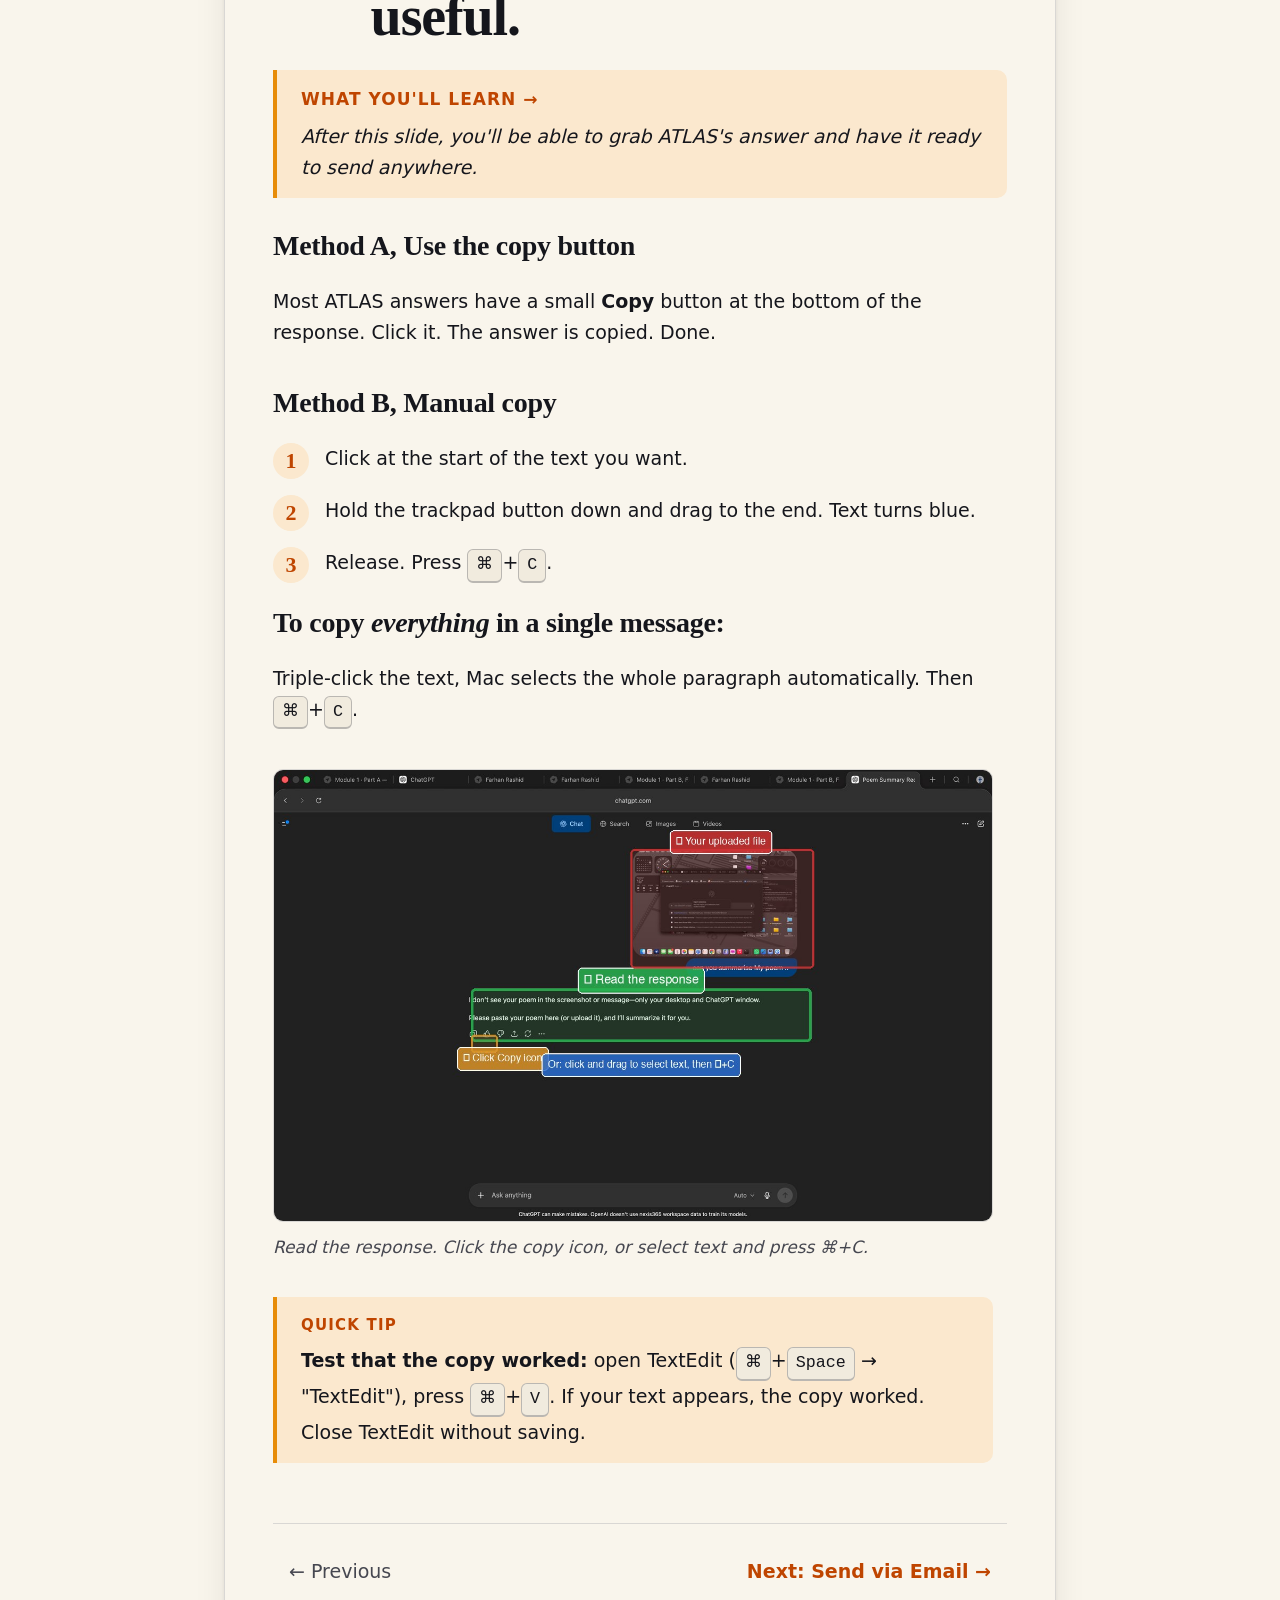
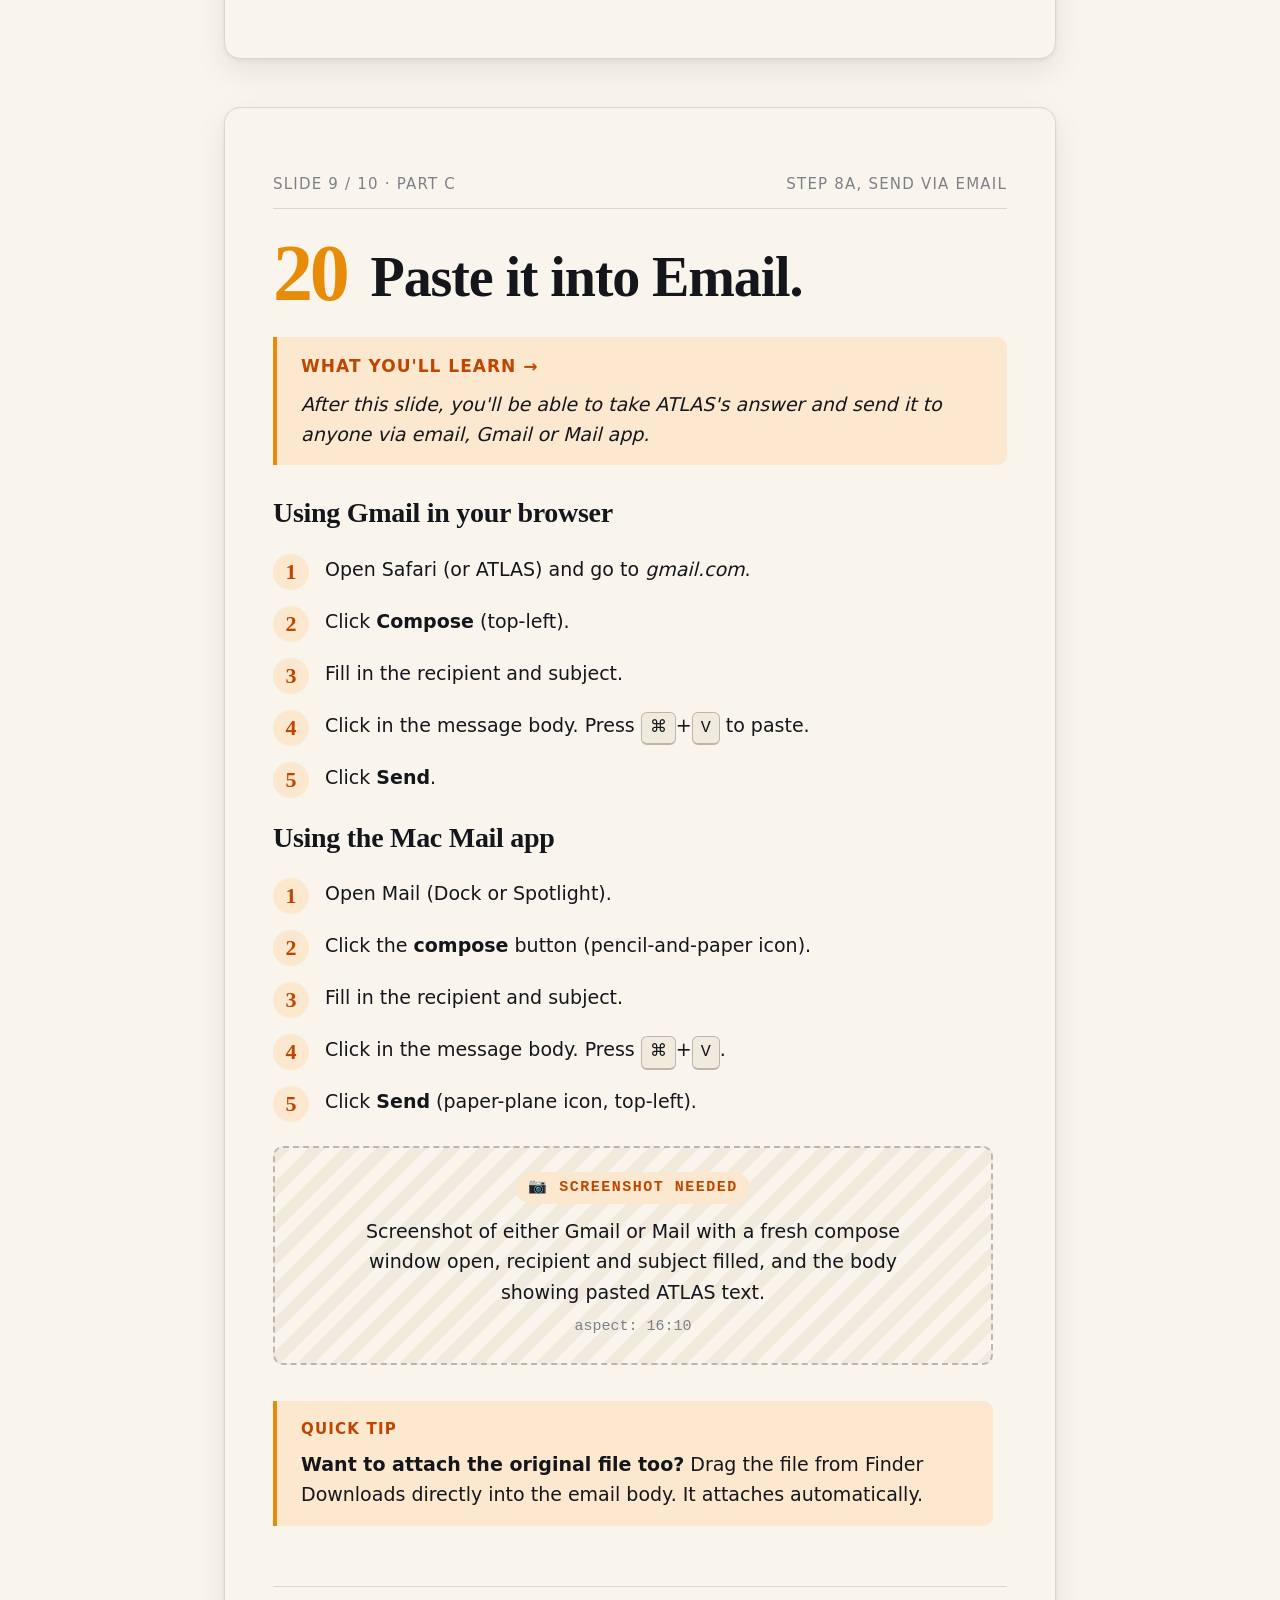
==== commit 2f32904c: "Farhanfeat(module-1): add workflow screenshots S15-S19 S15: Downloads file selected with path shown " ====
--- a/module-1/03-workflow.html
+++ b/module-1/03-workflow.html
@@ -210,11 +210,9 @@
           </li>
         </ol>
 
-        <figure class="placeholder" data-needed id="M1-S15-IMG1">
-          <span class="placeholder-label">
-            Screenshot: Finder Downloads folder, sorted by most recent, with one file at the top highlighted.
-          </span>
-          <span class="placeholder-aspect">aspect: 16:10</span>
+        <figure id="M1-S15-IMG1">
+          <img src="assets/M1-S15-IMG1.jpg" alt="Downloads folder with file selected and path shown at bottom" style="width:100%;border-radius:var(--radius-md);border:1px solid var(--rule);">
+          <figcaption>One click selects a file. The path at the bottom shows exactly where it lives.</figcaption>
         </figure>
 
         <div class="success">
@@ -263,11 +261,9 @@
           </li>
         </ol>
 
-        <figure class="placeholder" data-needed id="M1-S16-IMG1">
-          <span class="placeholder-label">
-            Screenshot: ATLAS browser open with the ChatGPT-style chat input visible. Show its empty starting screen.
-          </span>
-          <span class="placeholder-aspect">aspect: 16:10</span>
+        <figure id="M1-S16-IMG1">
+          <img src="assets/M1-S16-IMG1.jpg" alt="ATLAS ChatGPT browser open with chat input box visible" style="width:100%;border-radius:var(--radius-md);border:1px solid var(--rule);">
+          <figcaption>ATLAS open. Click + to attach a file, or type your question directly.</figcaption>
         </figure>
 
         <div class="tip">
@@ -325,11 +321,9 @@
           আব্বু, মনে রাখুন: <kbd>⌘</kbd>+<kbd>A</kbd> মানে সব সিলেক্ট, <kbd>⌘</kbd>+<kbd>C</kbd> মানে কপি, <kbd>⌘</kbd>+<kbd>V</kbd> মানে পেস্ট। Windows-এর Ctrl-এর জায়গায় এখন ⌘।
         </aside>
 
-        <figure class="placeholder" data-needed id="M1-S17-IMG1">
-          <span class="placeholder-label">
-            Screenshot or composite: side-by-side showing (left) dragging a file from Finder into ATLAS, (right) a text paste with ⌘+V.
-          </span>
-          <span class="placeholder-aspect">aspect: 16:9</span>
+        <figure id="M1-S17-IMG1">
+          <img src="assets/M1-S17-IMG1.jpg" alt="ATLAS file upload area with drag and drop in progress" style="width:100%;border-radius:var(--radius-md);border:1px solid var(--rule);">
+          <figcaption>Hold click on the file in Finder, drag it across, drop it on this area.</figcaption>
         </figure>
       </div>
 
@@ -381,11 +375,9 @@
           <li><div>If you don't like the answer, just type "make it shorter" or "say it differently", it'll try again.</div></li>
         </ol>
 
-        <figure class="placeholder" data-needed id="M1-S18-IMG1">
-          <span class="placeholder-label">
-            Screenshot of ATLAS with an uploaded file and a question typed in: "Summarize this in 5 bullet points." Show the response beginning.
-          </span>
-          <span class="placeholder-aspect">aspect: 16:10</span>
+        <figure id="M1-S18-IMG1">
+          <img src="assets/M1-S18-IMG1.jpg" alt="ATLAS with question typed and send button visible" style="width:100%;border-radius:var(--radius-md);border:1px solid var(--rule);">
+          <figcaption>Type your question, then press Enter or click the arrow. ATLAS answers immediately.</figcaption>
         </figure>
       </div>
 
@@ -431,11 +423,9 @@
         <p>Triple-click the text, Mac selects the whole paragraph automatically.
           Then <kbd>⌘</kbd>+<kbd>C</kbd>.</p>
 
-        <figure class="placeholder" data-needed id="M1-S19-IMG1">
-          <span class="placeholder-label">
-            Screenshot of ATLAS response with the Copy button highlighted, plus a second screenshot showing text selected (highlighted in blue).
-          </span>
-          <span class="placeholder-aspect">aspect: 16:10</span>
+        <figure id="M1-S19-IMG1">
+          <img src="assets/M1-S19-IMG1.jpg" alt="ChatGPT response with copy button and action icons visible" style="width:100%;border-radius:var(--radius-md);border:1px solid var(--rule);">
+          <figcaption>Read the response. Click the copy icon, or select text and press ⌘+C.</figcaption>
         </figure>
 
         <div class="tip">
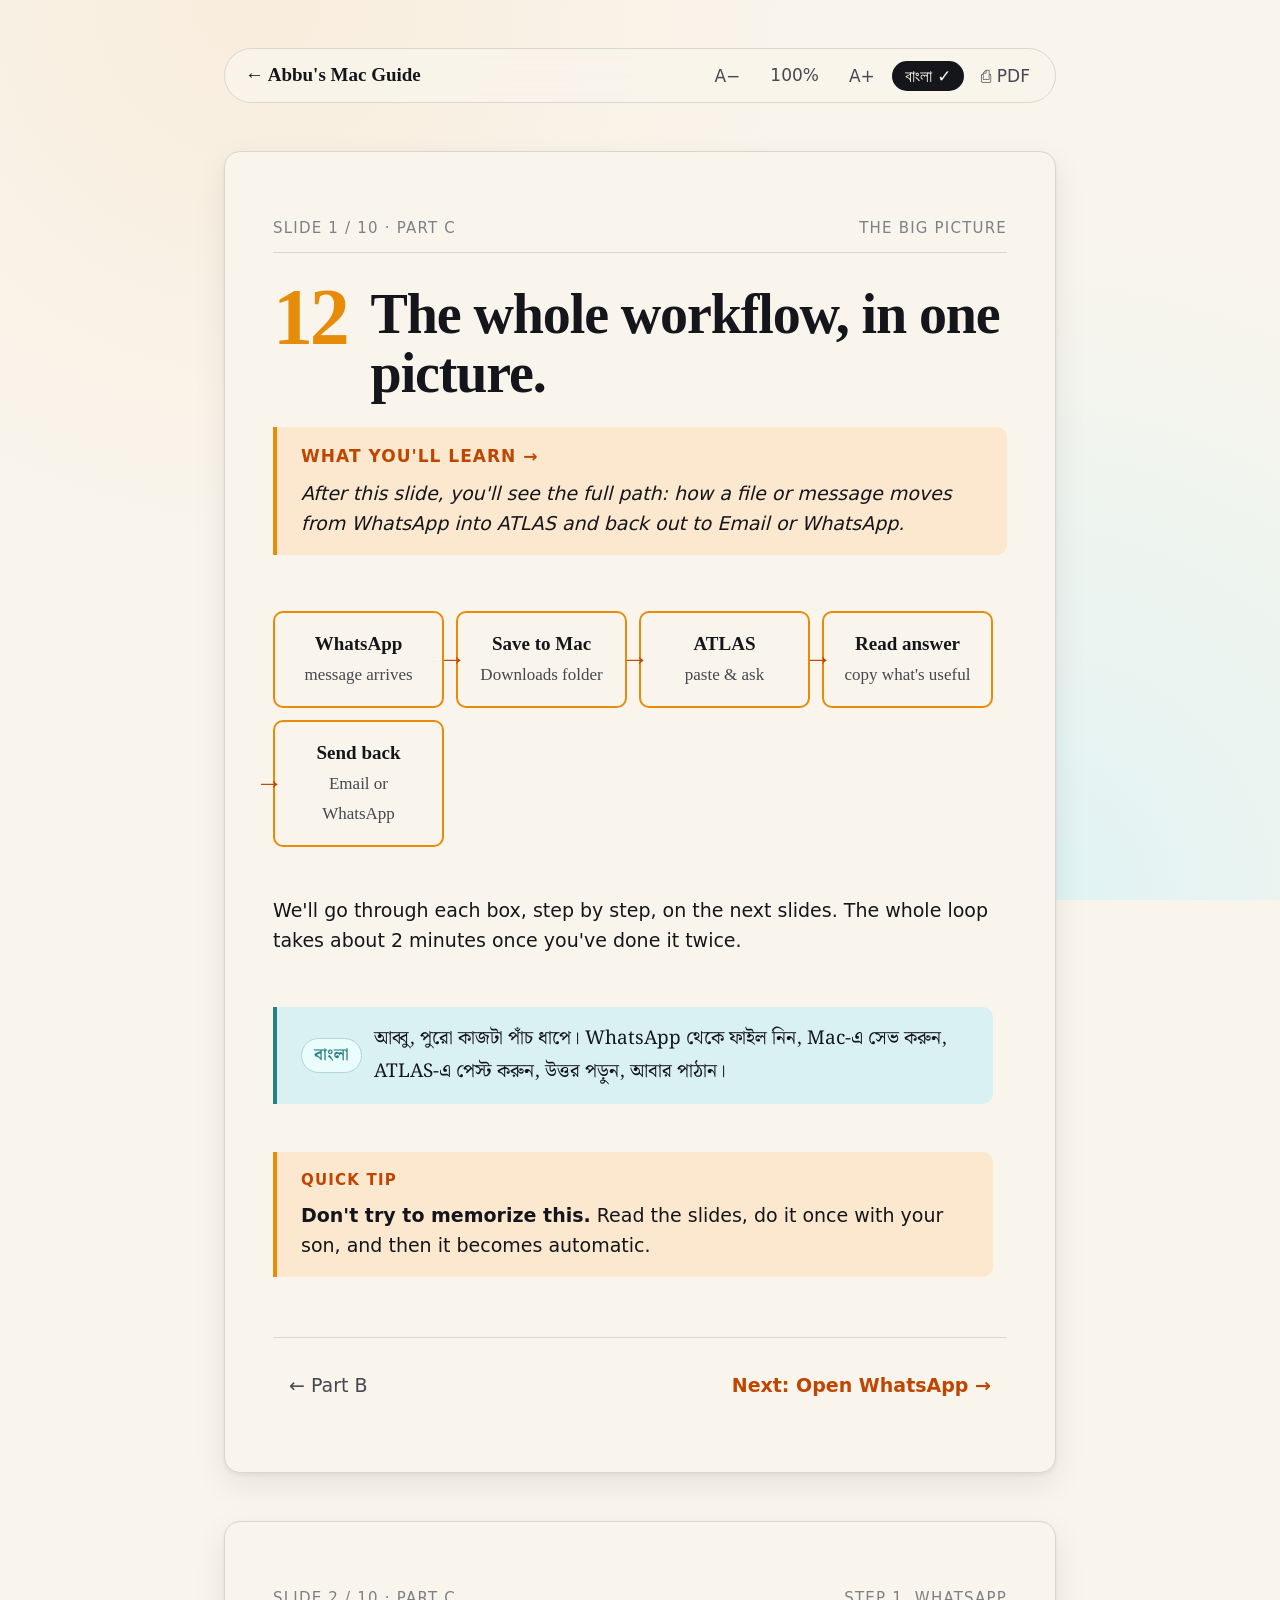
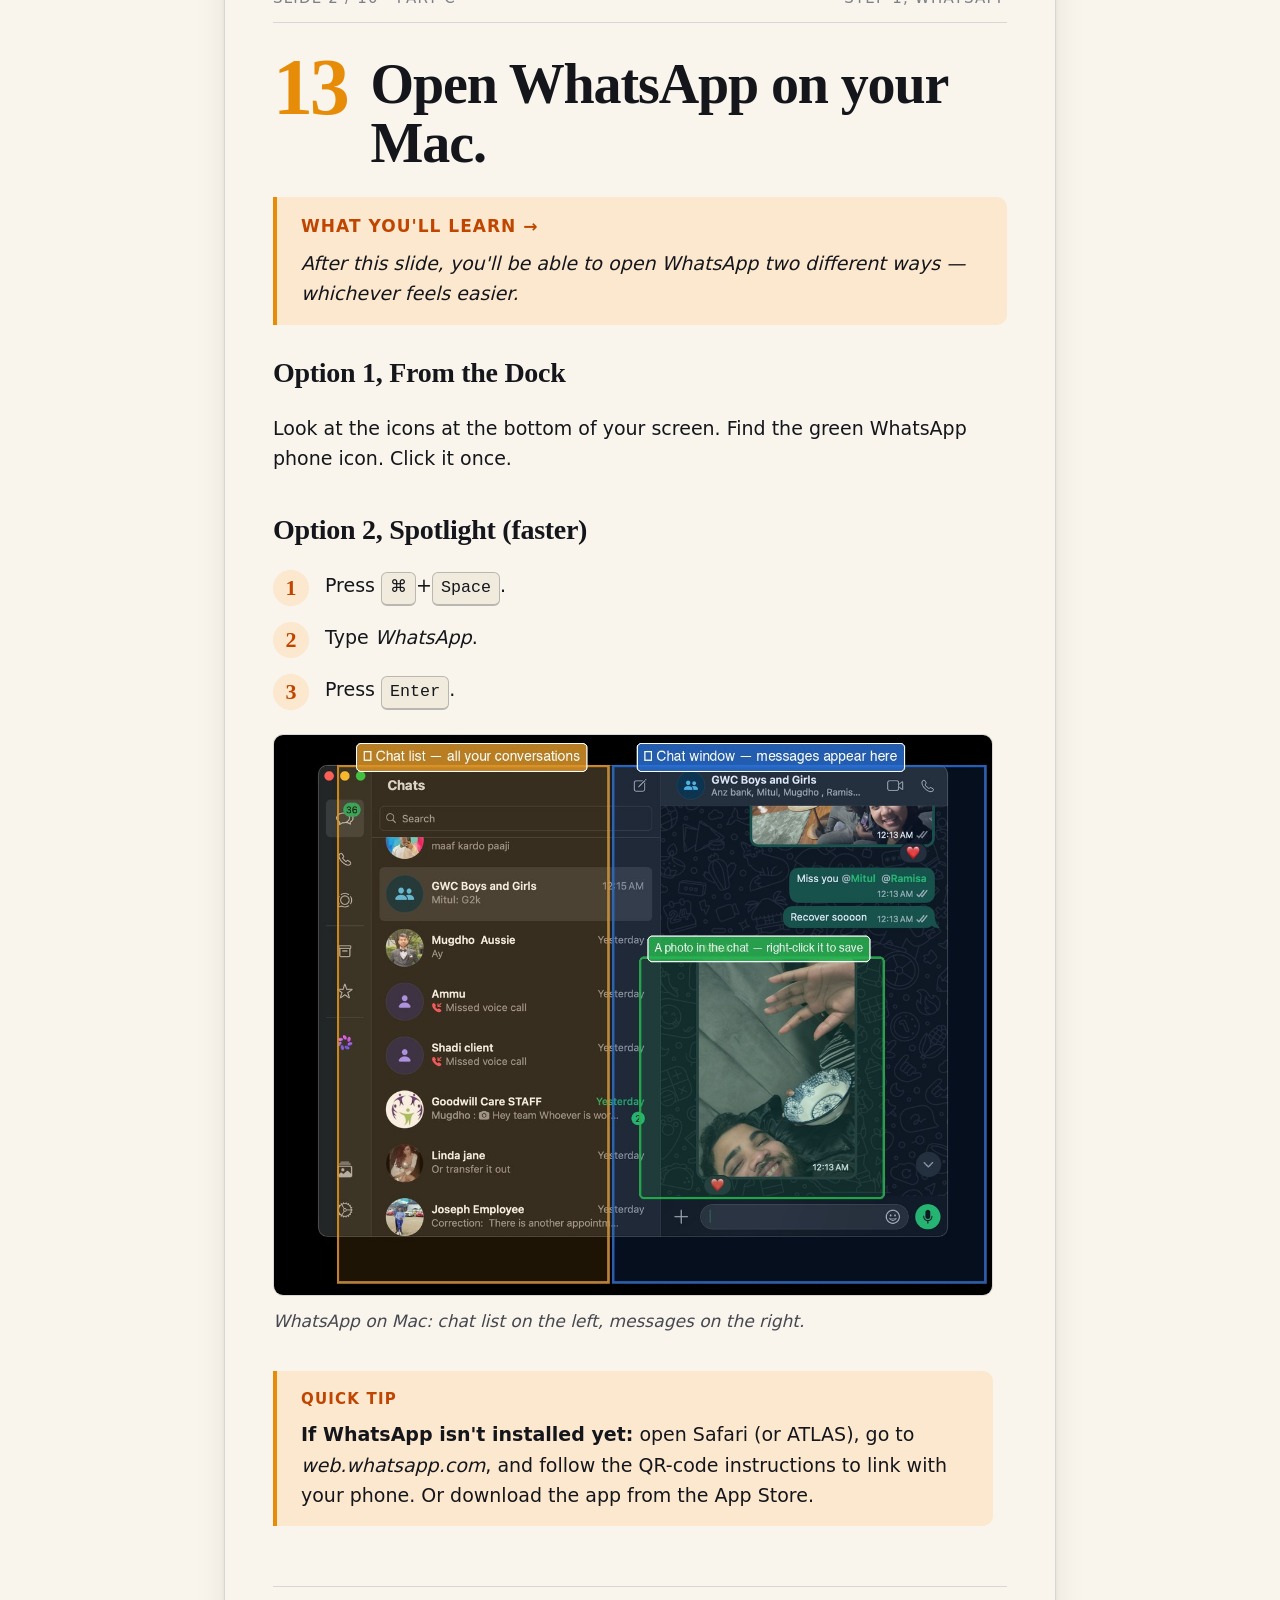
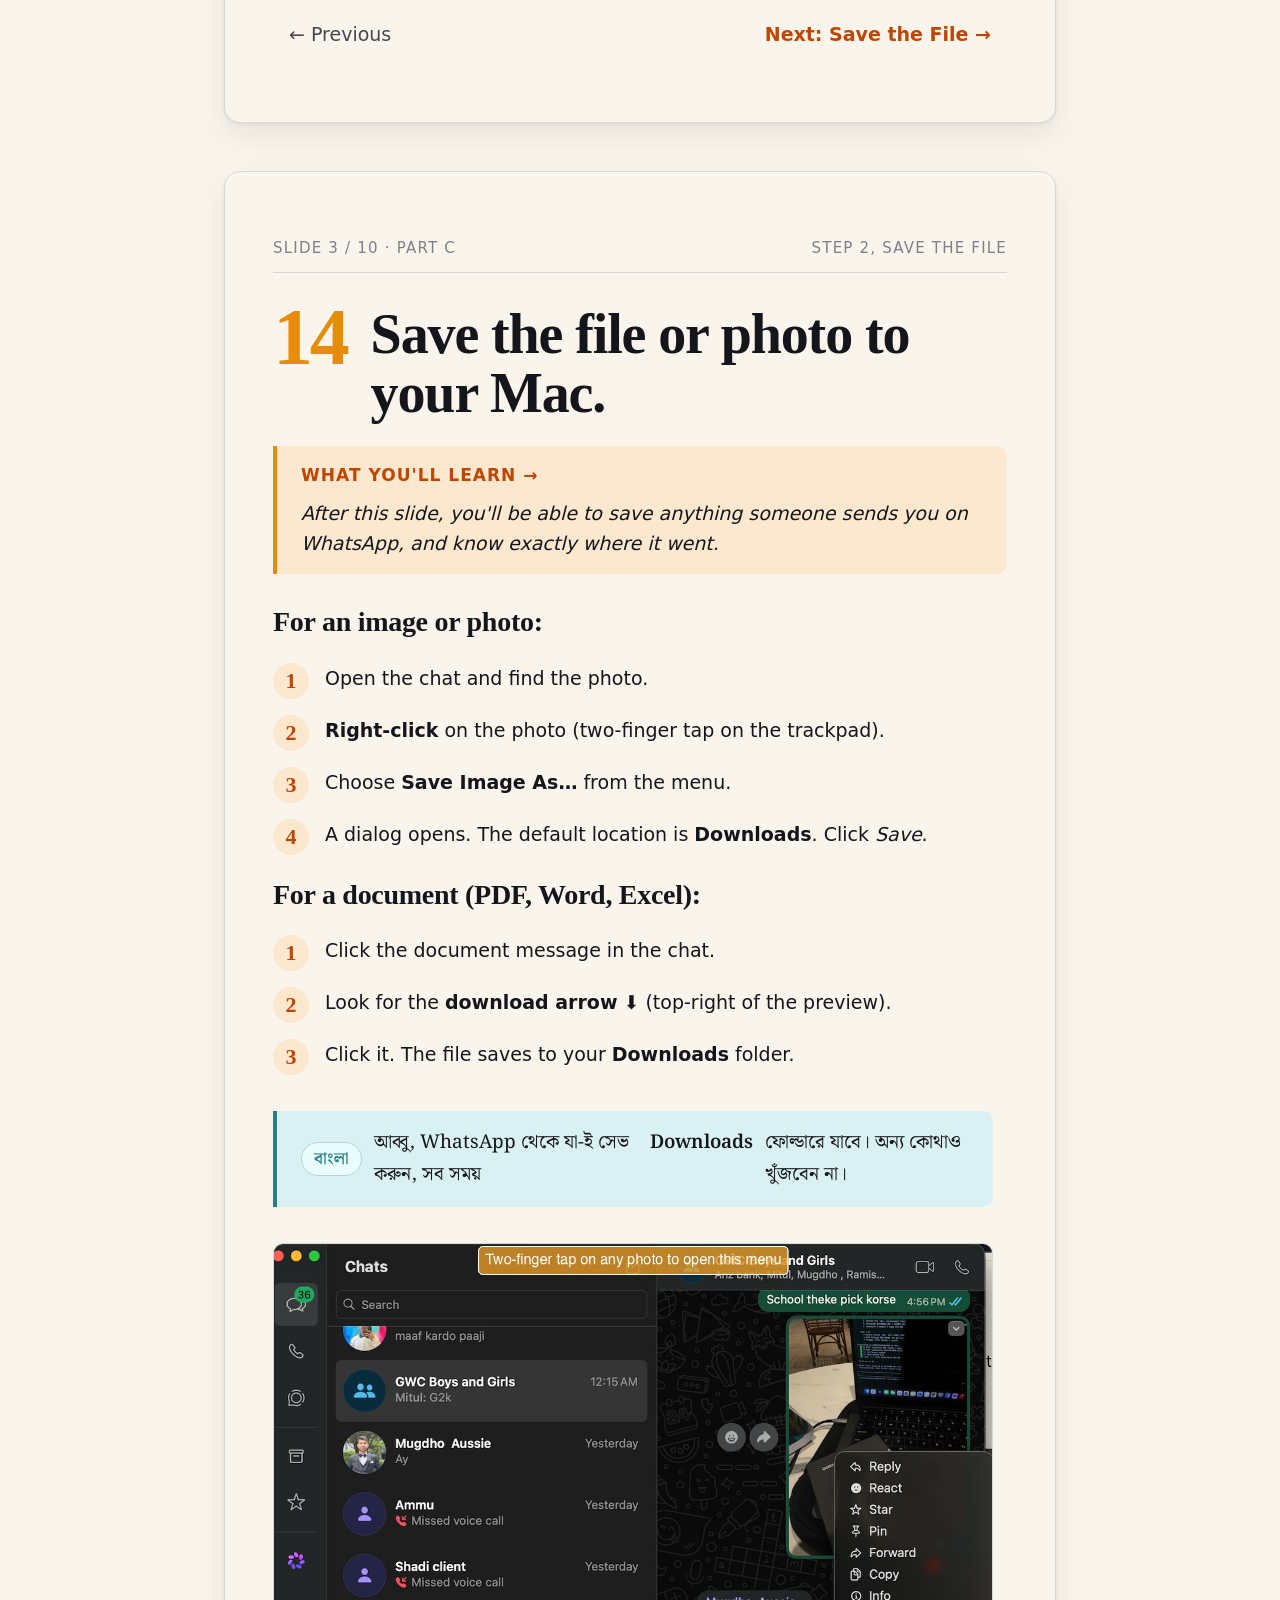
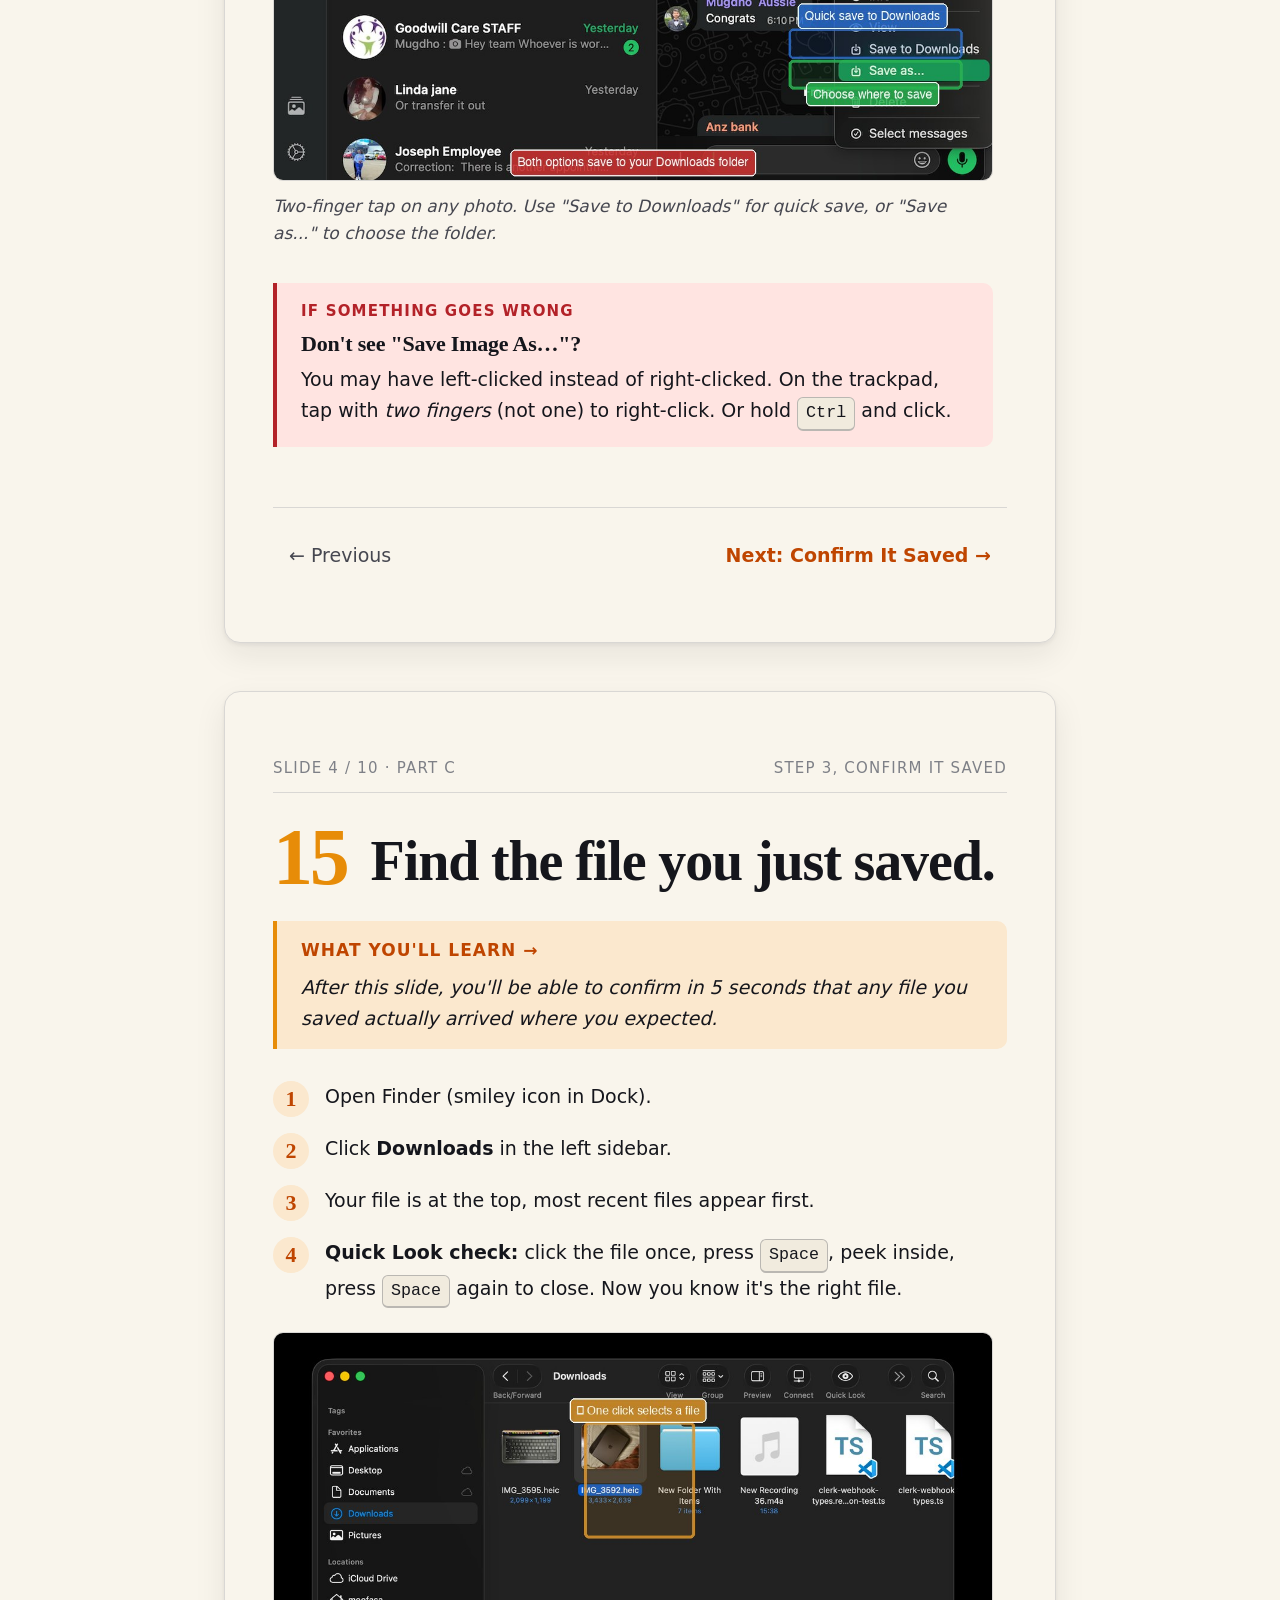
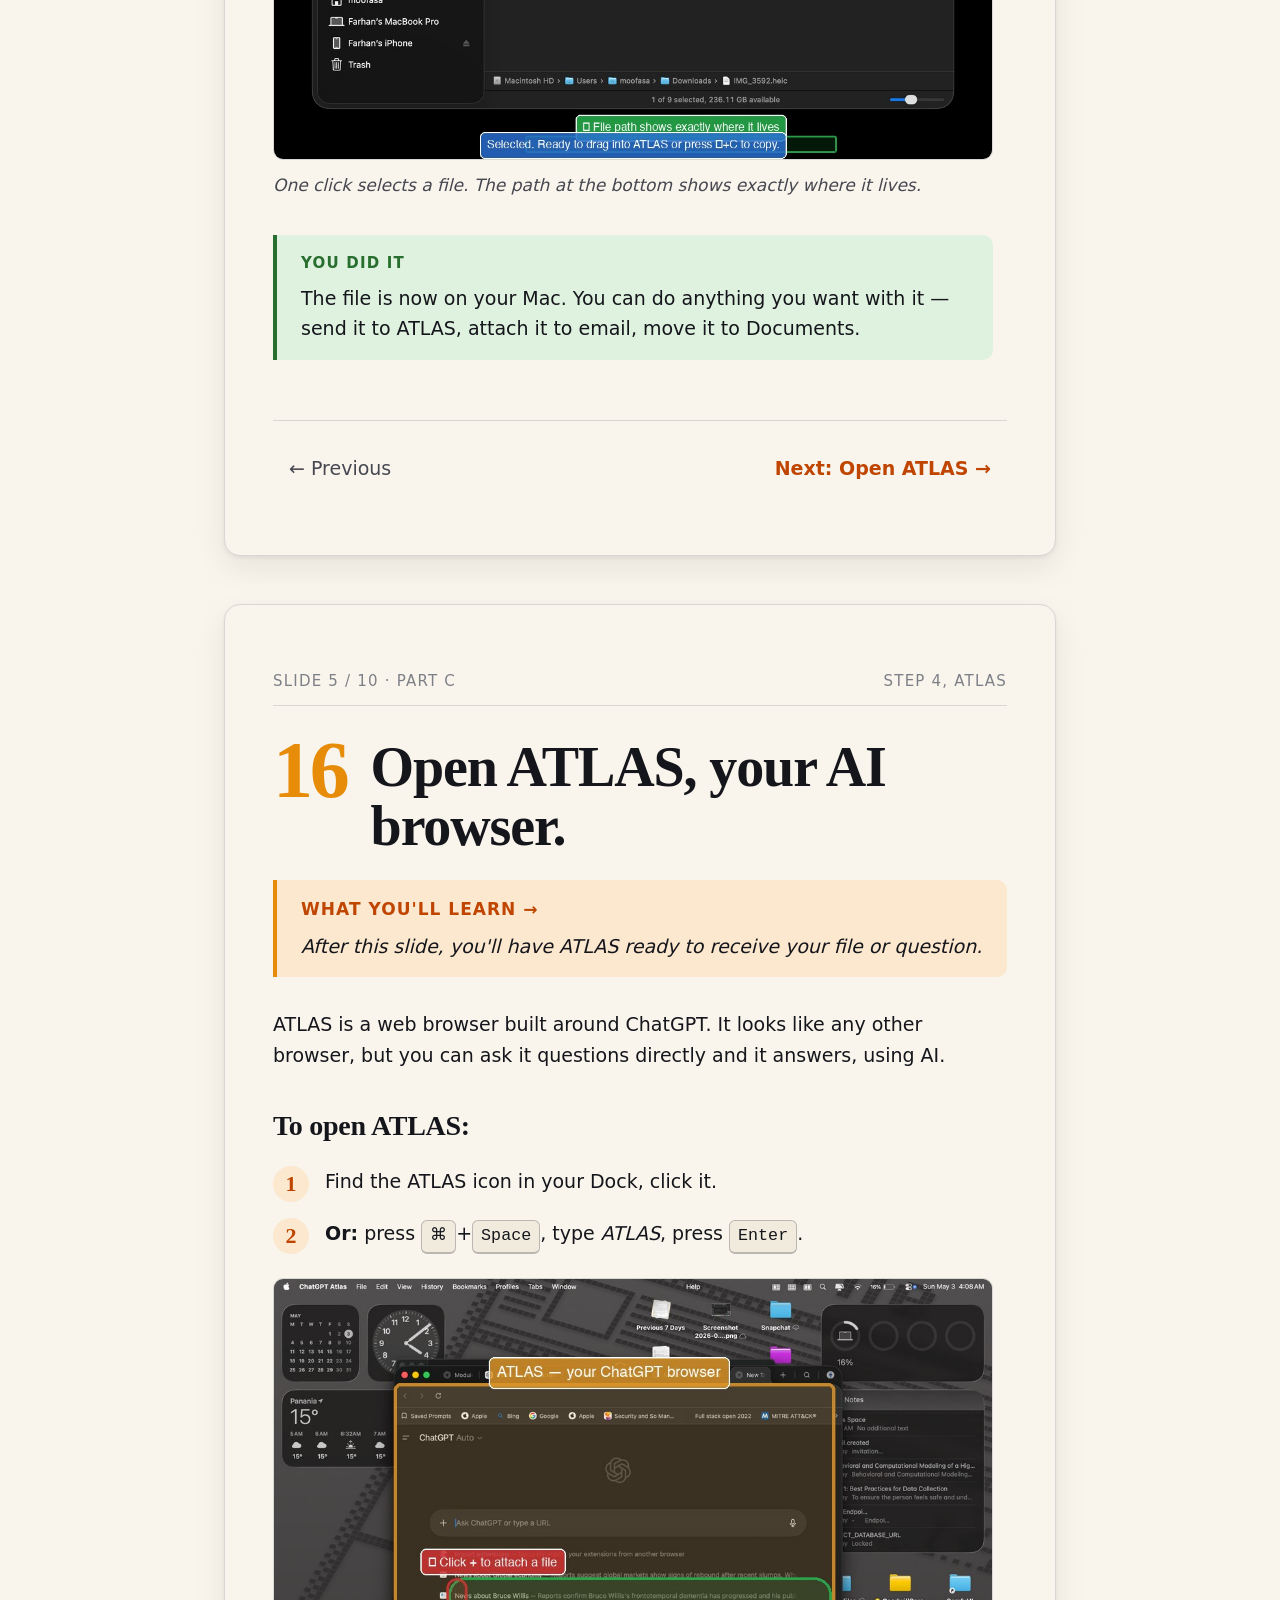
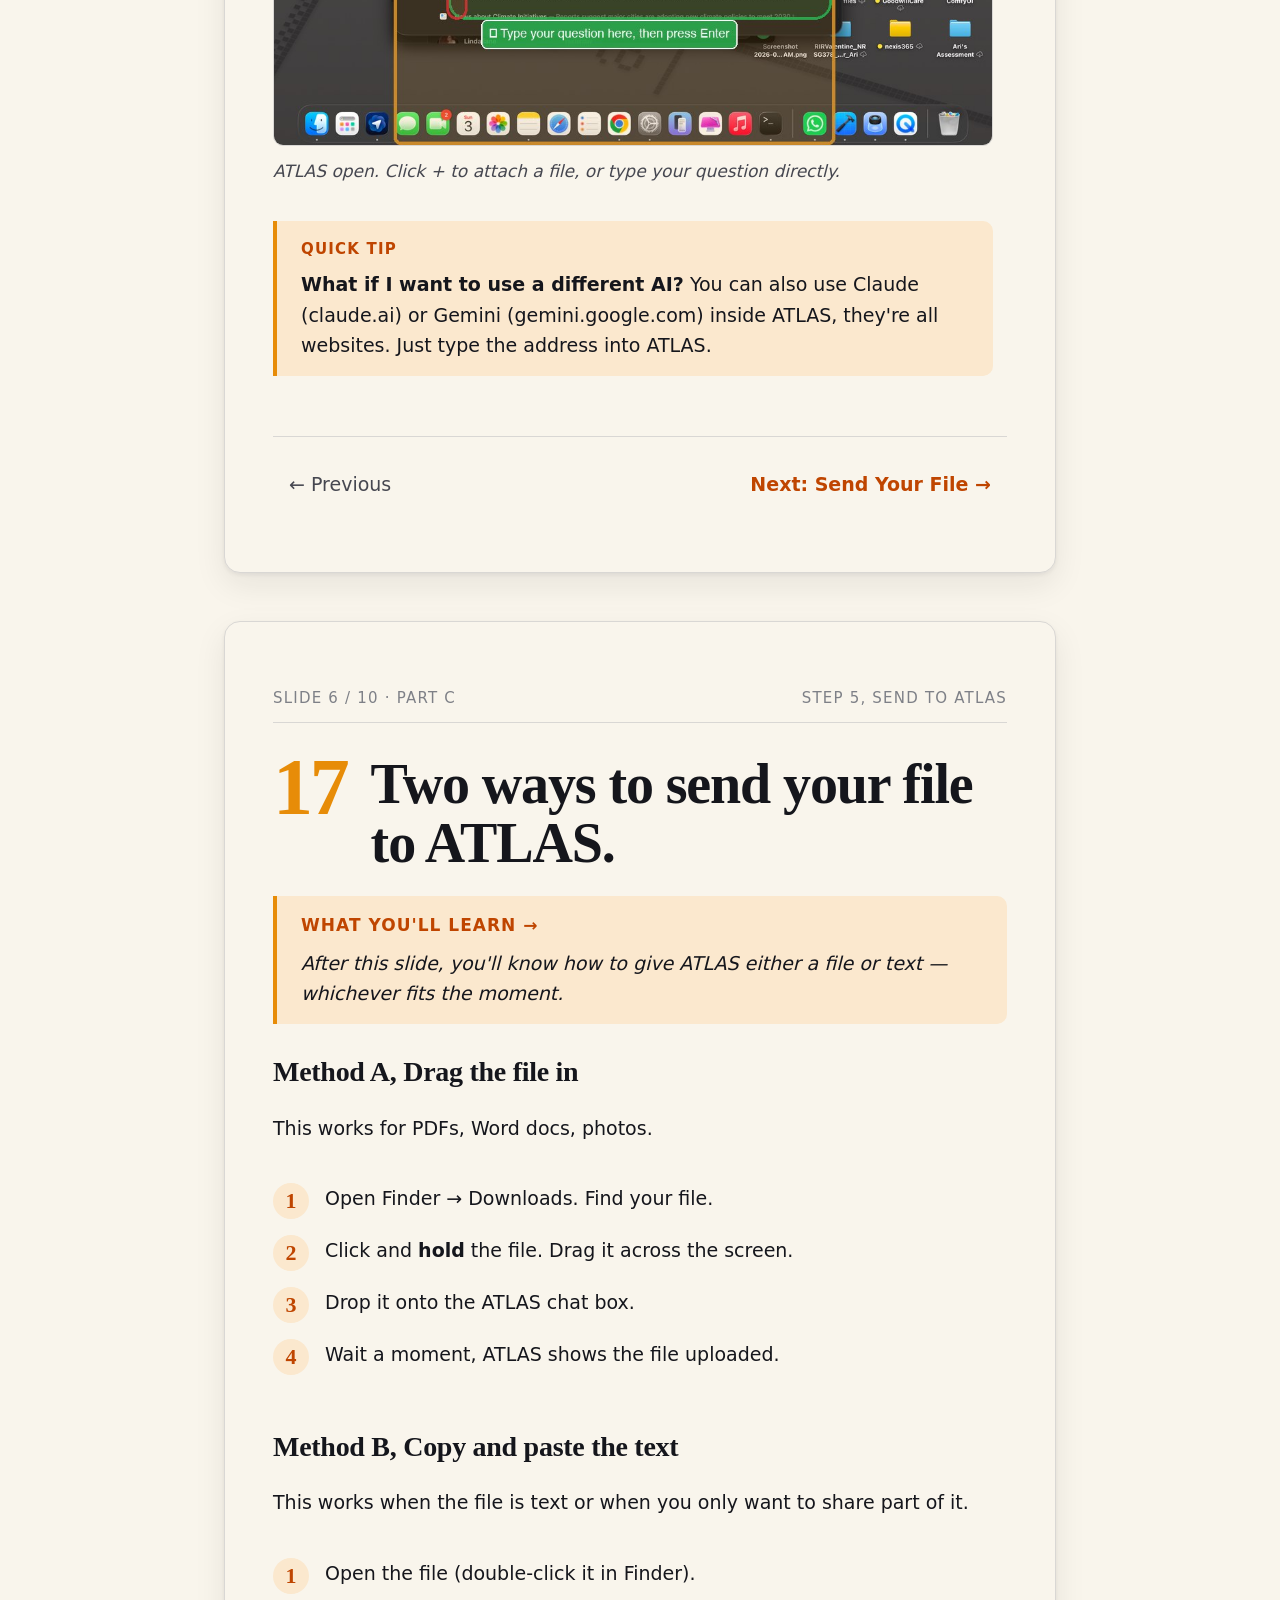
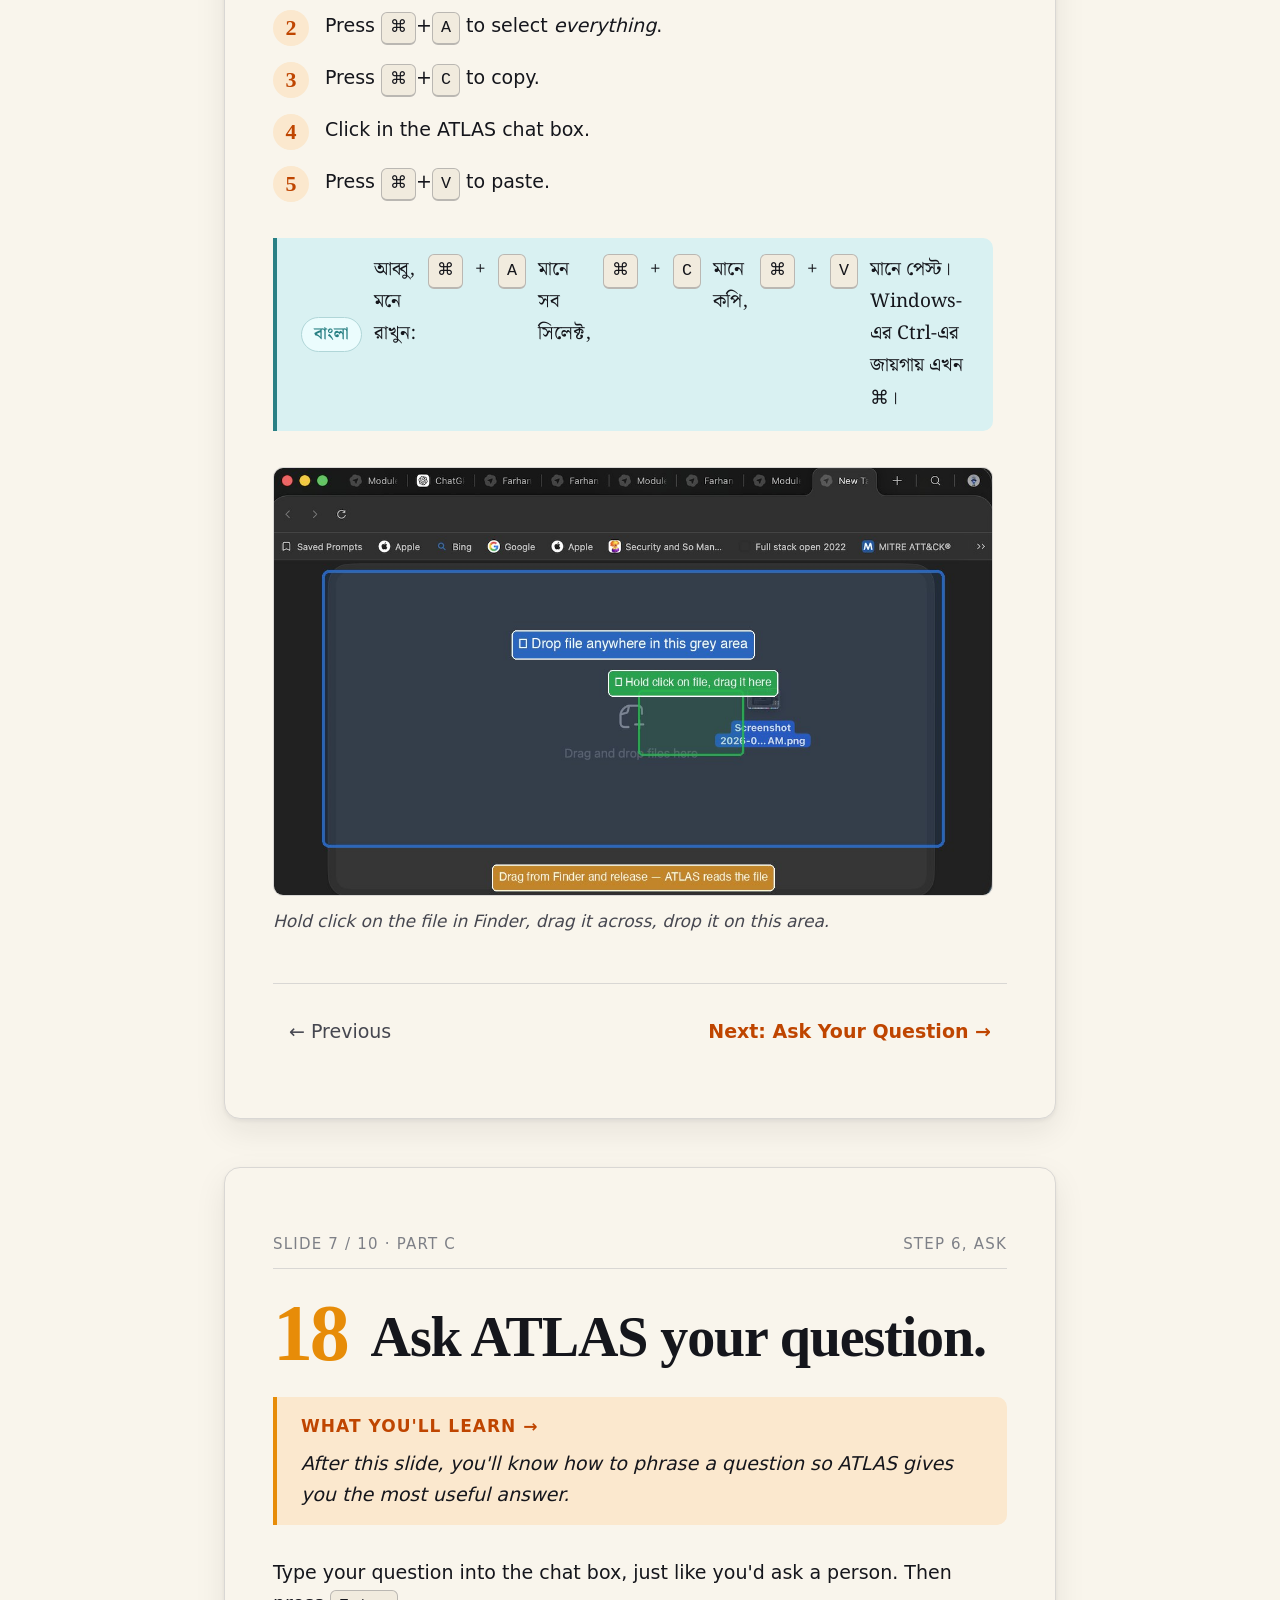
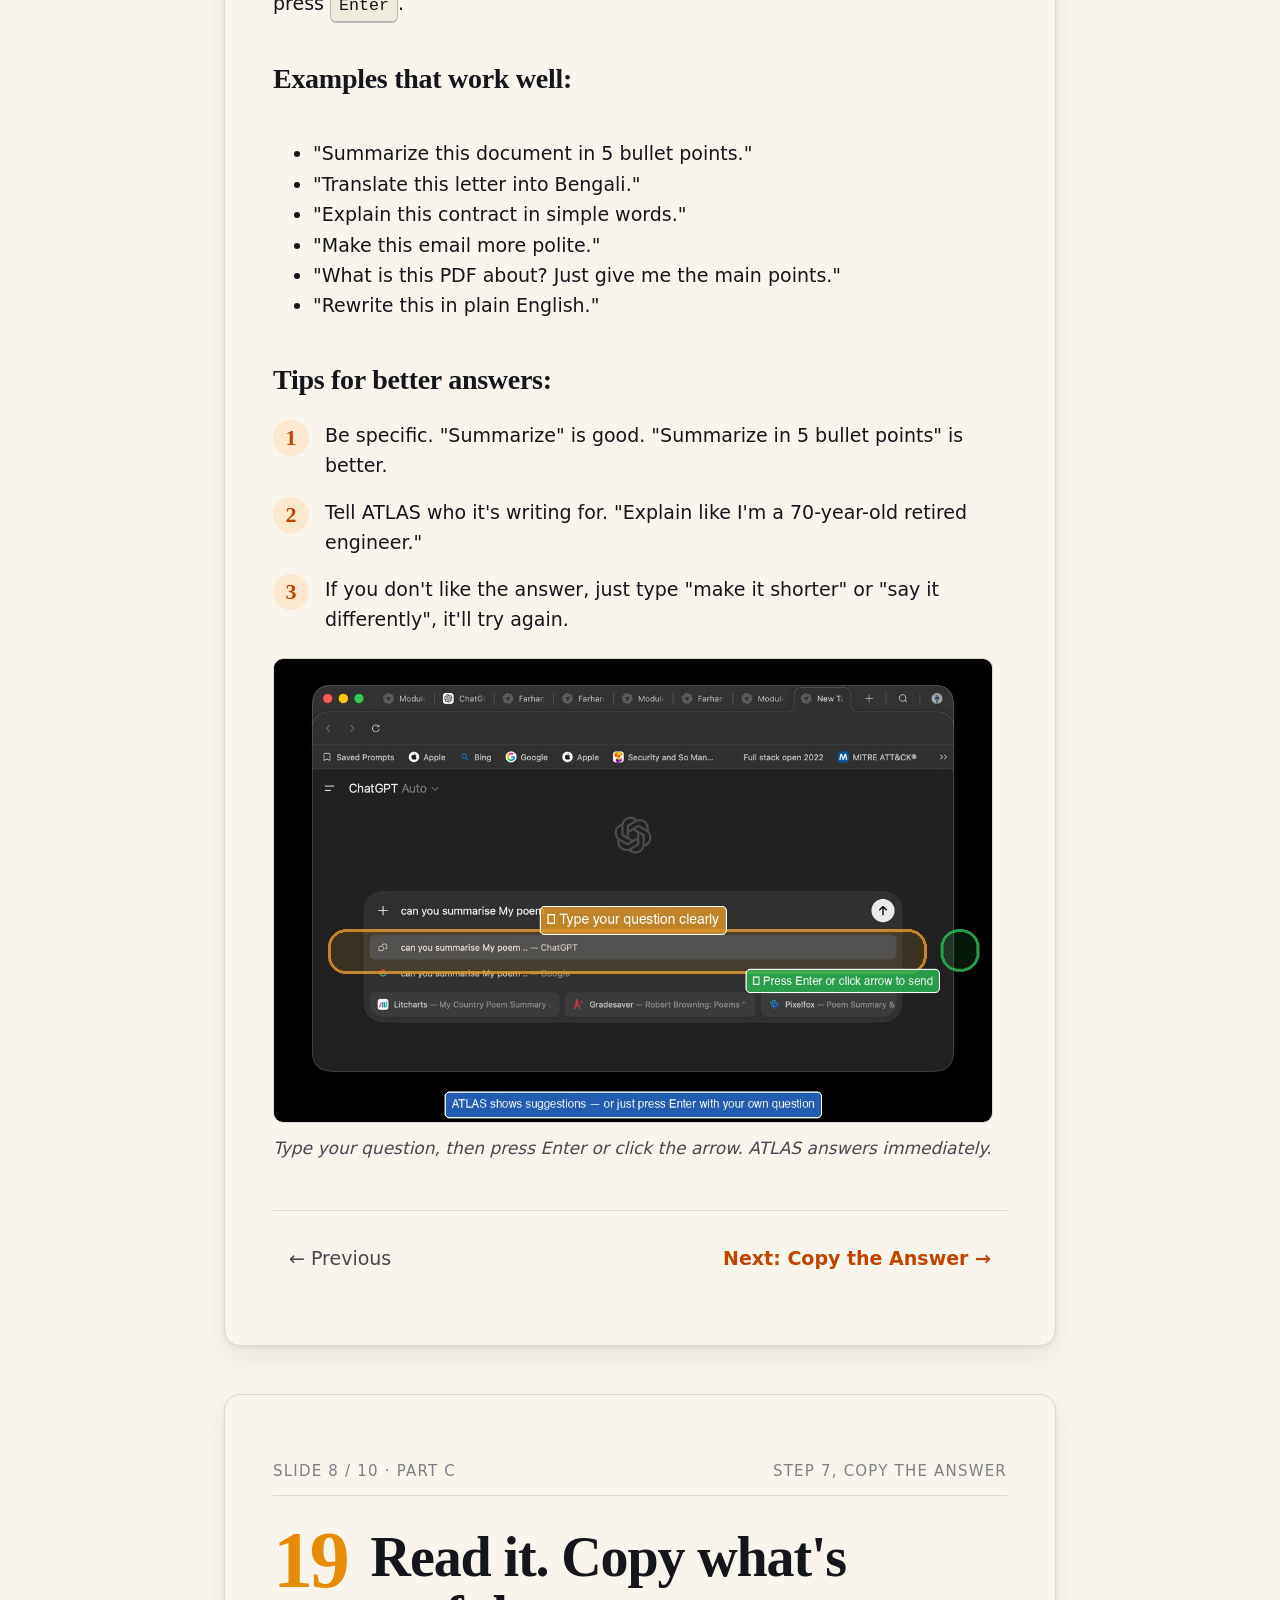
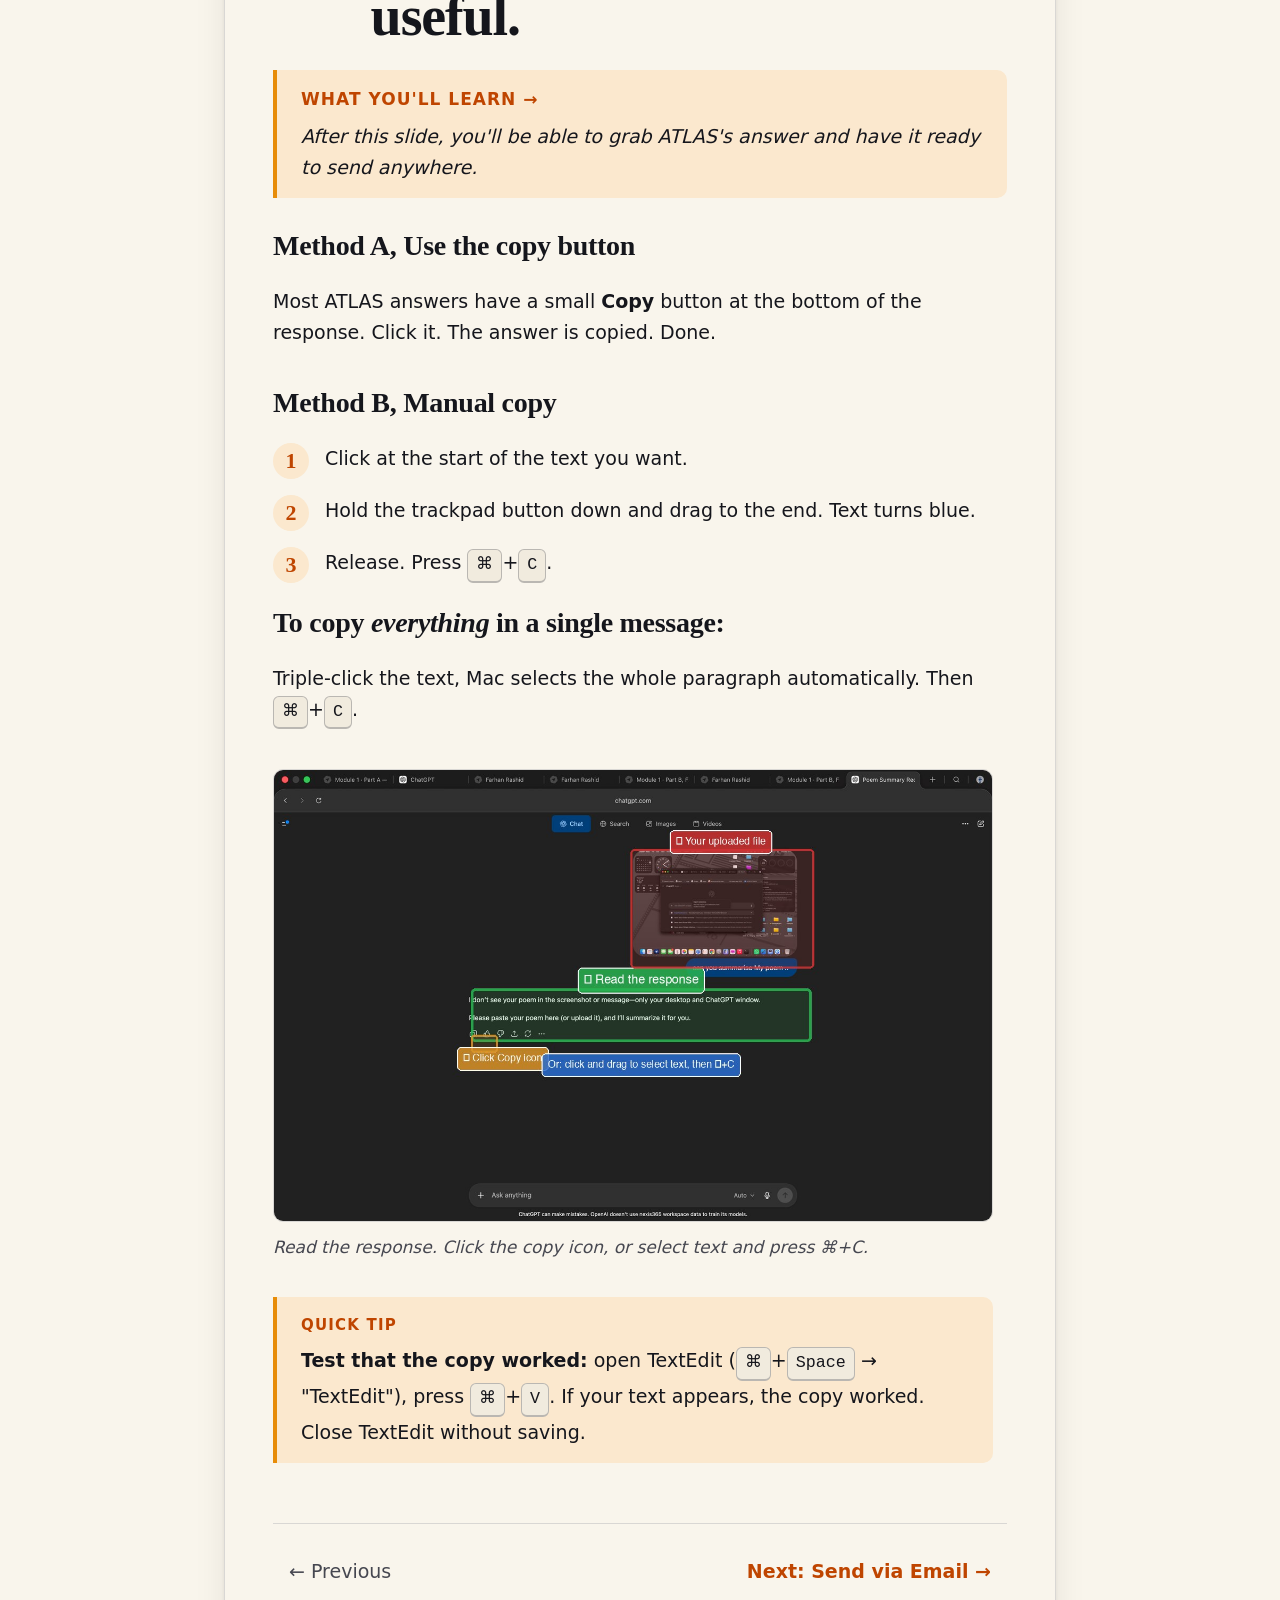
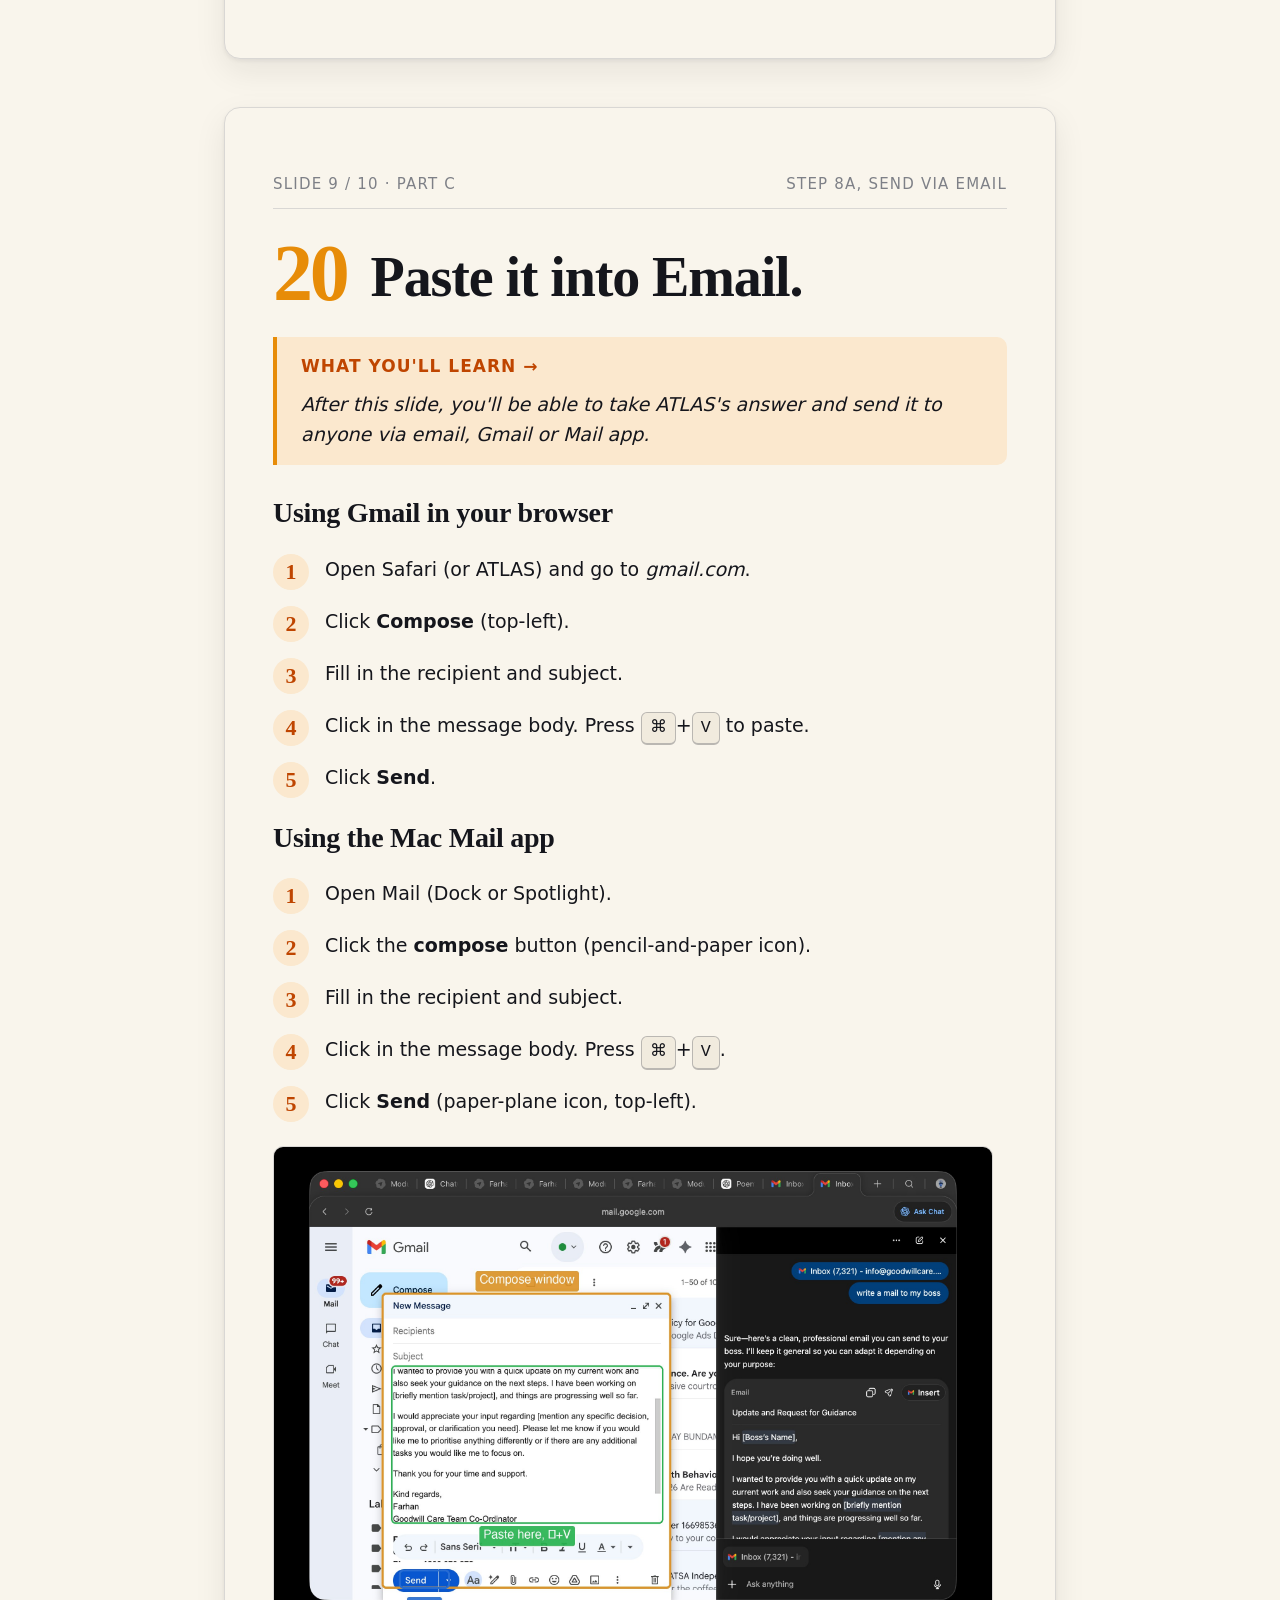
==== commit f2ec9492: "Farhanfeat(module-1): add final screenshots S20-S24, complete Module 1 illustrations All 21 placehol" ====
--- a/module-1/03-workflow.html
+++ b/module-1/03-workflow.html
@@ -478,11 +478,9 @@
           <li><div>Click <strong>Send</strong> (paper-plane icon, top-left).</div></li>
         </ol>
 
-        <figure class="placeholder" data-needed id="M1-S20-IMG1">
-          <span class="placeholder-label">
-            Screenshot of either Gmail or Mail with a fresh compose window open, recipient and subject filled, and the body showing pasted ATLAS text.
-          </span>
-          <span class="placeholder-aspect">aspect: 16:10</span>
+        <figure id="M1-S20-IMG1">
+          <img src="assets/M1-S20-IMG1.jpg" alt="Gmail compose window with pasted ATLAS reply in the body, Send button highlighted." style="width:100%;border-radius:var(--radius-md);border:1px solid var(--rule);">
+          <figcaption>Compose window open, paste with ⌘+V into the body, then Send.</figcaption>
         </figure>
 
         <div class="tip">
@@ -524,11 +522,9 @@
           <li><div>Press <kbd>Enter</kbd> (or click the send arrow ➤).</div></li>
         </ol>
 
-        <figure class="placeholder" data-needed id="M1-S21-IMG1">
-          <span class="placeholder-label">
-            Screenshot of WhatsApp on Mac with a chat open and the pasted ATLAS response visible in the message box, ready to send.
-          </span>
-          <span class="placeholder-aspect">aspect: 16:10</span>
+        <figure id="M1-S21-IMG1">
+          <img src="assets/M1-S21-IMG1.jpg" alt="WhatsApp on Mac showing the pasted ATLAS reply ready to send to the contact." style="width:100%;border-radius:var(--radius-md);border:1px solid var(--rule);">
+          <figcaption>WhatsApp chat with the pasted reply, green Send button on the right.</figcaption>
         </figure>
 
         <h3>Want to send the original file along with the message?</h3>
